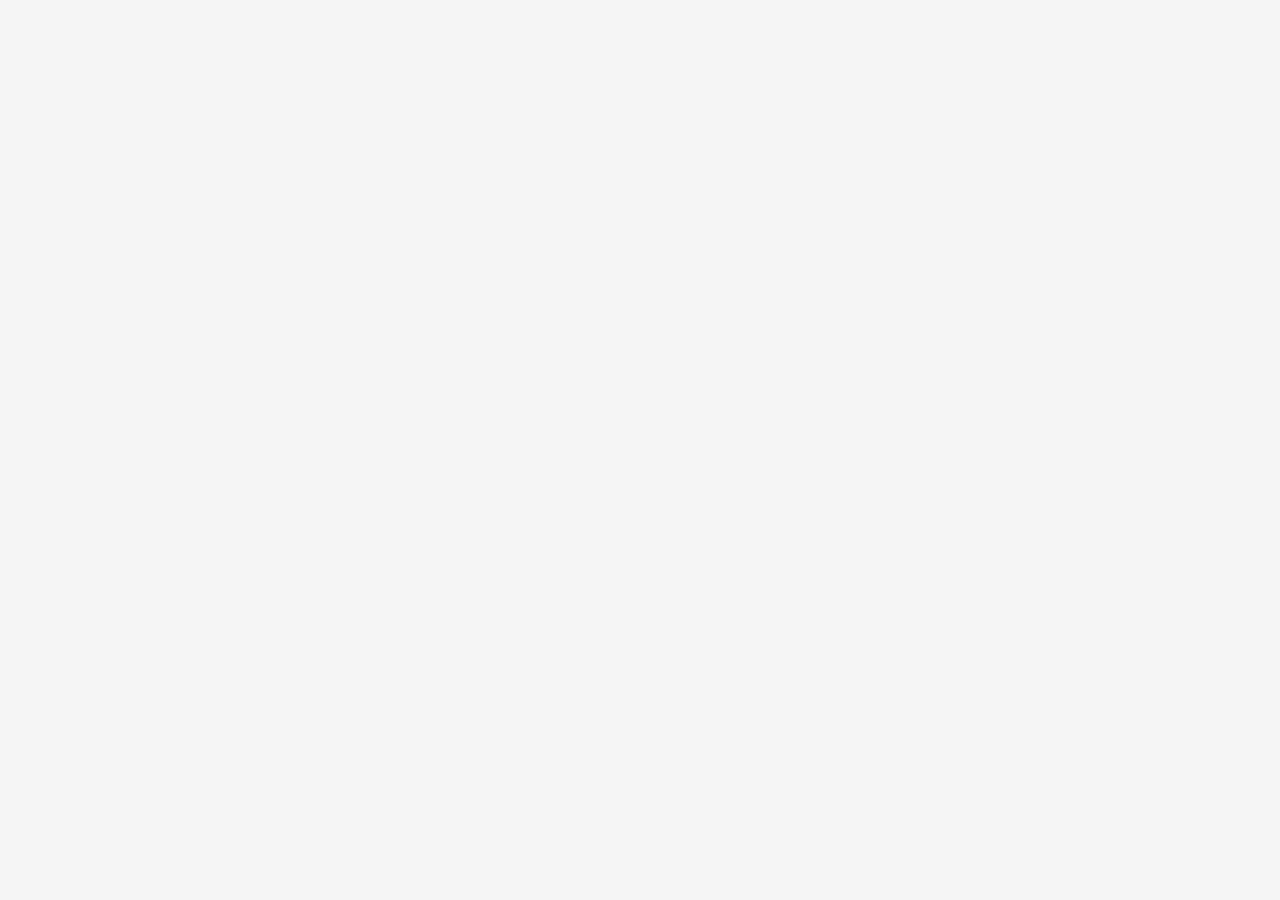
==== index.html @ ee931773 "Инициализация" ====
<!DOCTYPE html>
<html lang="ru-Ru">
  <head>
    <meta charset="utf-8">
    <title>Шаблон</title>
    <meta content="SM-group" name="author">
    <meta content="description" name="description">
    <meta content="prepros" name="keywords">
    <meta content="width=device-width, initial-scale=1" name="viewport">
    <meta content="ie=edge" http-equiv="x-ua-compatible">
    <link rel="shortcut icon" href="./favicon.ico" type="image/ico">
    <link rel="stylesheet" href="./assets/css/normalize.css">
    <link rel="stylesheet" href="./assets/css/animate.min.css">
    <link rel="stylesheet" href="./assets/css/hover-min.css">
    <link rel="stylesheet" href="./assets/css/app.css"><!--[if lt IE 9]>
    <script src="http://cdnjs.cloudflare.com/ajax/libs/html5shiv/3.7.2/html5shiv.min.js"></script><![endif]-->
  </head>
  <body>
    <div class="wrapper">
      <footer class="animated rubberBand">
        <div class="footer">
              <div class="example class2"></div>
        </div>
      </footer>
    </div>
    <script type="module" src="./assets/js/script.js"></script>
  </body>
</html>
---- assets/css/app.css ----
@charset "UTF-8";
/* ---БАЗОВАЯ НАСТРОЙКА СТРАНИЦЫ--- */
body, html {
  height: 100%;
  margin: 0;
}

.wrapper {
  position: relative;
  display: flex;
  flex-direction: column;
  min-height: 100%;
  background: #f5f5f5;
  color: #364f6b;
  overflow-x: hidden;
  font-family: "Roboto";
  font-weight: normal;
}

/* ---НАСТРОЙКА ШРИФТОВ СТРАНИЦЫ--- */
@font-face {
  font-family: 'Roboto';
  src: url("../fonts/Roboto-Regular.eot");
  src: local("☺"), url("../fonts/Roboto-Regular.woff") format("woff"), url("../fonts/Roboto-Regular.ttf") format("truetype");
  font-weight: 400;
  font-style: normal;
}

/* ---ПОДВАЛ СТРАНИЦЫ--- */
.content {
  flex: 1 0 auto;
}

footer {
  position: relative;
  background-color: #364f6b;
  color: #f5f5f5;
  flex: 0 0 auto;
}

.footer {
  text-align: center;
}
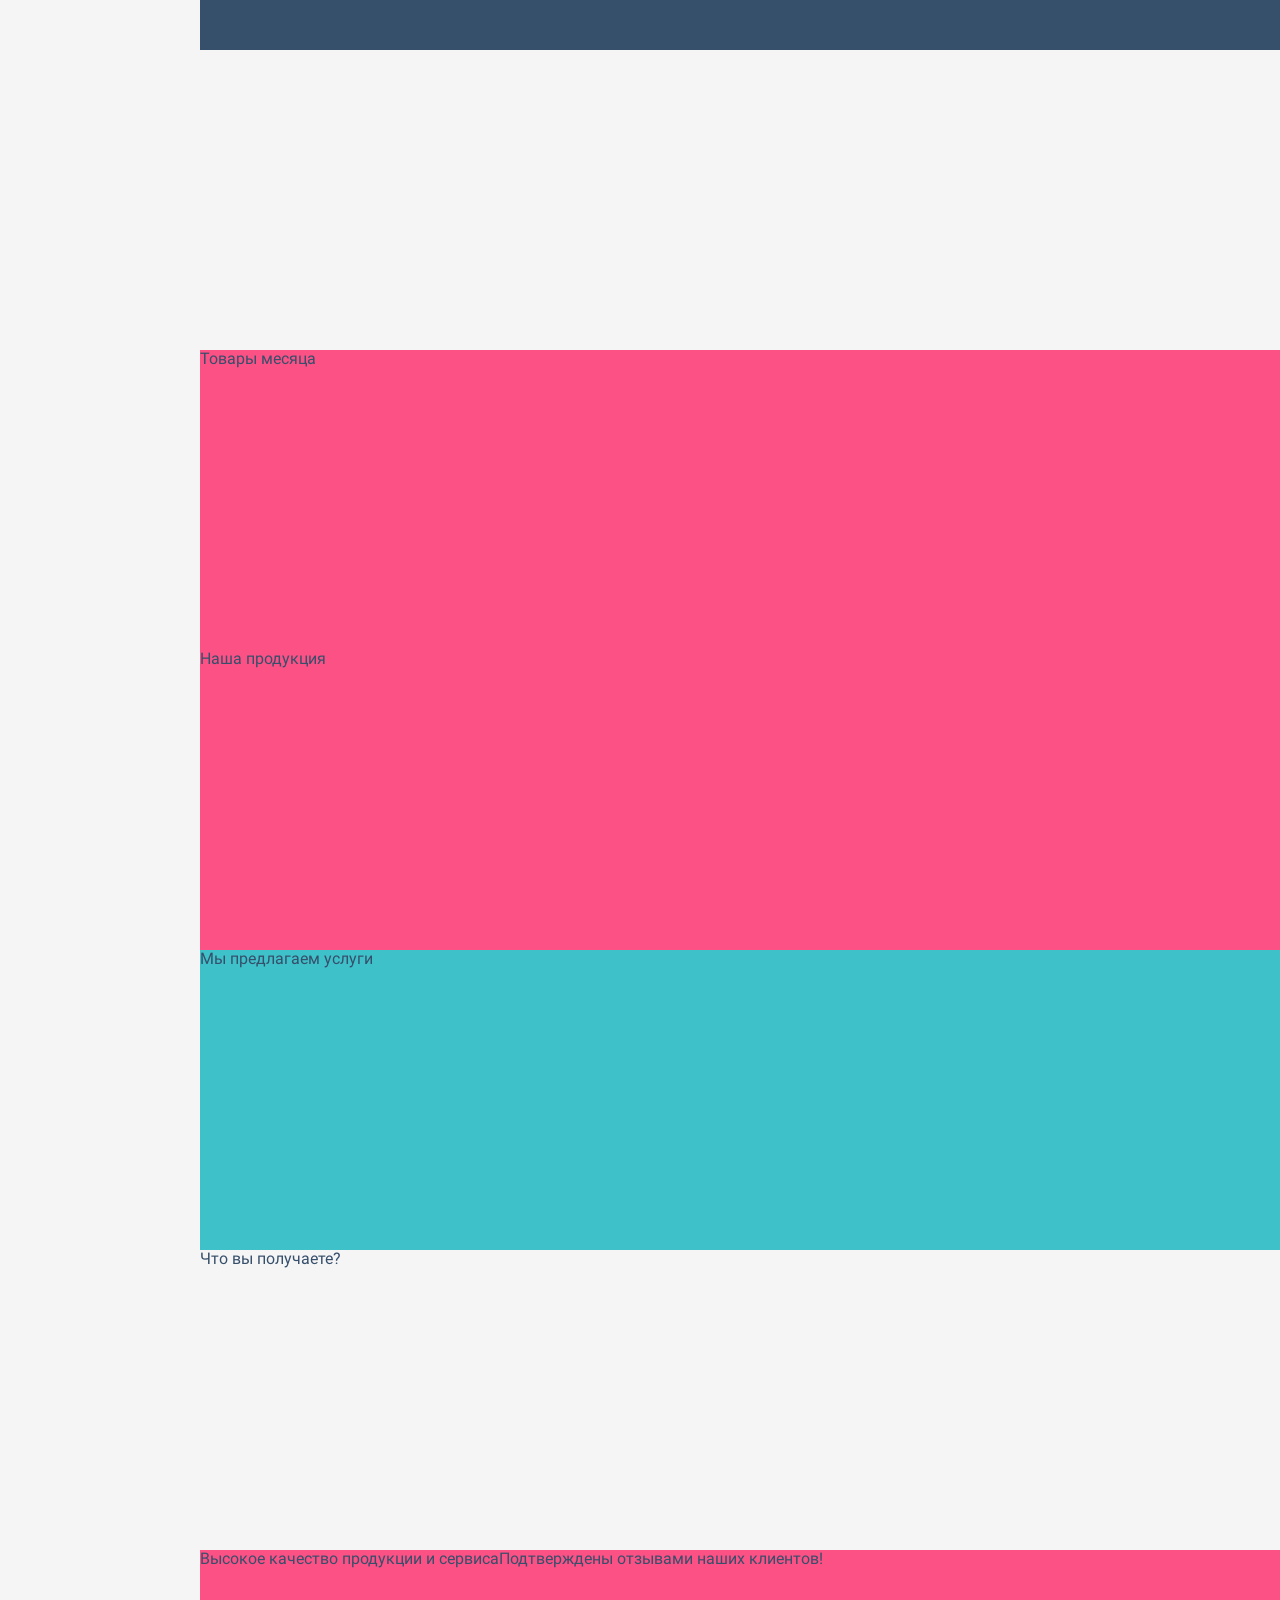
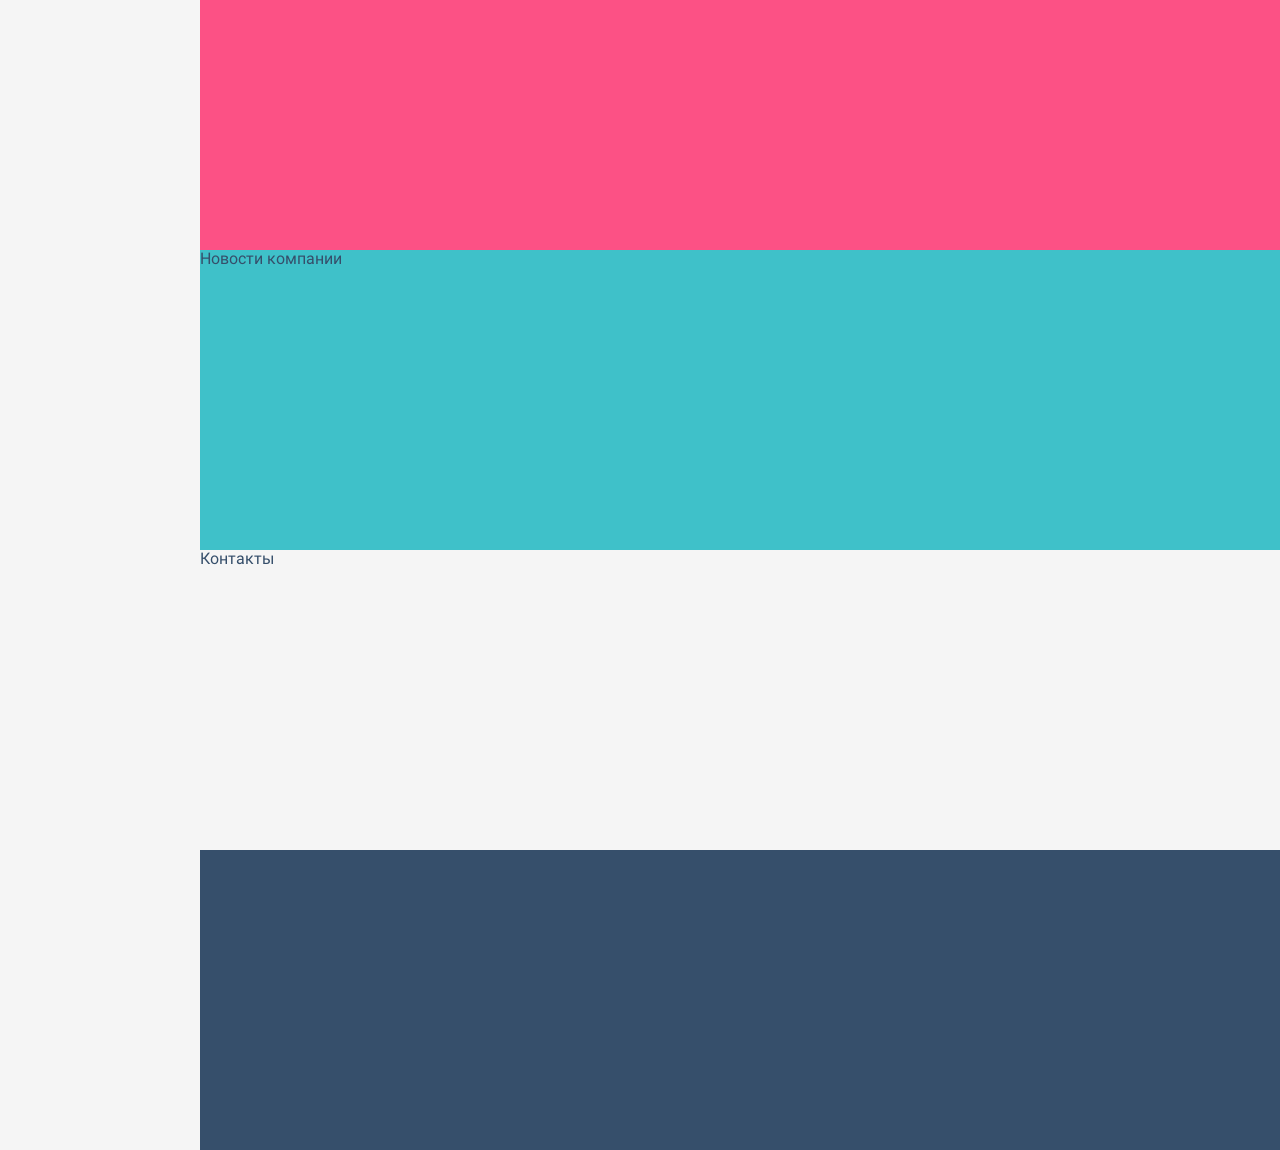
==== commit 9186978b: "Разбил главную страницу на разделы" ====
--- a/index.html
+++ b/index.html
@@ -17,12 +17,56 @@
   </head>
   <body>
     <div class="wrapper">
-      <footer class="animated rubberBand">
-        <div class="footer">
-              <div class="example class2"></div>
-        </div>
-      </footer>
+      <sidebar class="sidebar"></sidebar>
+      <div class="container">
+        <nav class="navigation"></nav>
+        <header class="header"></header>
+        <section class="section goods" id="goods">
+          <div class="goods__content">
+            <div class="goods__title">Товары месяца</div>
+            <div class="goods__body"></div>
+          </div>
+        </section>
+        <section class="section products" id="products">
+          <div class="products__content">
+            <div class="products__title">Наша продукция</div>
+            <div class="products__body"></div>
+          </div>
+        </section>
+        <section class="section services" id="services">
+          <div class="services__content">
+            <div class="services__title">Мы предлагаем услуги</div>
+            <div class="services__body"></div>
+          </div>
+        </section>
+        <section class="section advantages" id="advantages">
+          <div class="advantages__content">
+            <div class="advantages__title">Что вы получаете?</div>
+            <div class="advantages__body"></div>
+          </div>
+        </section>
+        <section class="section reviews" id="reviews">
+          <div class="reviews__content">
+            <div class="reviews__title"> <span>Высокое качество продукции и сервиса</span><span>Подтверждены отзывами наших клиентов!</span></div>
+            <div class="reviews__body"></div>
+          </div>
+        </section>
+        <section class="section news" id="news">
+          <div class="news__content">
+            <div class="news__title">Новости компании</div>
+            <div class="news__body"></div>
+          </div>
+        </section>
+        <section class="section contacts" id="contacts">
+          <div class="contacts__content">
+            <div class="contacts__title">Контакты</div>
+            <div class="contacts__body"></div>
+          </div>
+        </section>
+        <footer class="animated rubberBand">
+          <div class="footer"></div>
+        </footer>
+      </div>
     </div>
-    <script type="module" src="./assets/js/script.js"></script>
   </body>
 </html>
--- a/assets/css/app.css
+++ b/assets/css/app.css
@@ -26,6 +26,82 @@
   font-style: normal;
 }
 
+.goods {
+  position: relative;
+  min-height: 300px;
+  background: #f5f5f5;
+}
+
+.products {
+  position: relative;
+  min-height: 300px;
+  background: #fc5185;
+}
+
+.services {
+  position: relative;
+  min-height: 300px;
+  background: #3fc1c9;
+}
+
+.advantages {
+  position: relative;
+  min-height: 300px;
+  background: #f5f5f5;
+}
+
+.reviews {
+  position: relative;
+  min-height: 300px;
+  background: #fc5185;
+}
+
+.news {
+  position: relative;
+  min-height: 300px;
+  background: #3fc1c9;
+}
+
+.contacts {
+  position: relative;
+  min-height: 300px;
+  background: #f5f5f5;
+}
+
+.goods {
+  position: relative;
+  min-height: 300px;
+  background: #fc5185;
+}
+
+.container {
+  position: relative;
+  margin-left: 200px;
+}
+
+.sidebar {
+  position: fixed;
+  z-index: 999;
+  top: 0;
+  left: 0;
+  min-height: 100%;
+  width: 200px;
+  background: #f5f5f5;
+}
+
+.navigation {
+  position: relative;
+  min-height: 50px;
+  background: #364f6b;
+  color: #f5f5f5;
+}
+
+.header {
+  position: relative;
+  min-height: 300px;
+  background: #f5f5f5;
+}
+
 /* ---ПОДВАЛ СТРАНИЦЫ--- */
 .content {
   flex: 1 0 auto;
@@ -39,5 +115,6 @@
 }
 
 .footer {
+  min-height: 300px;
   text-align: center;
 }
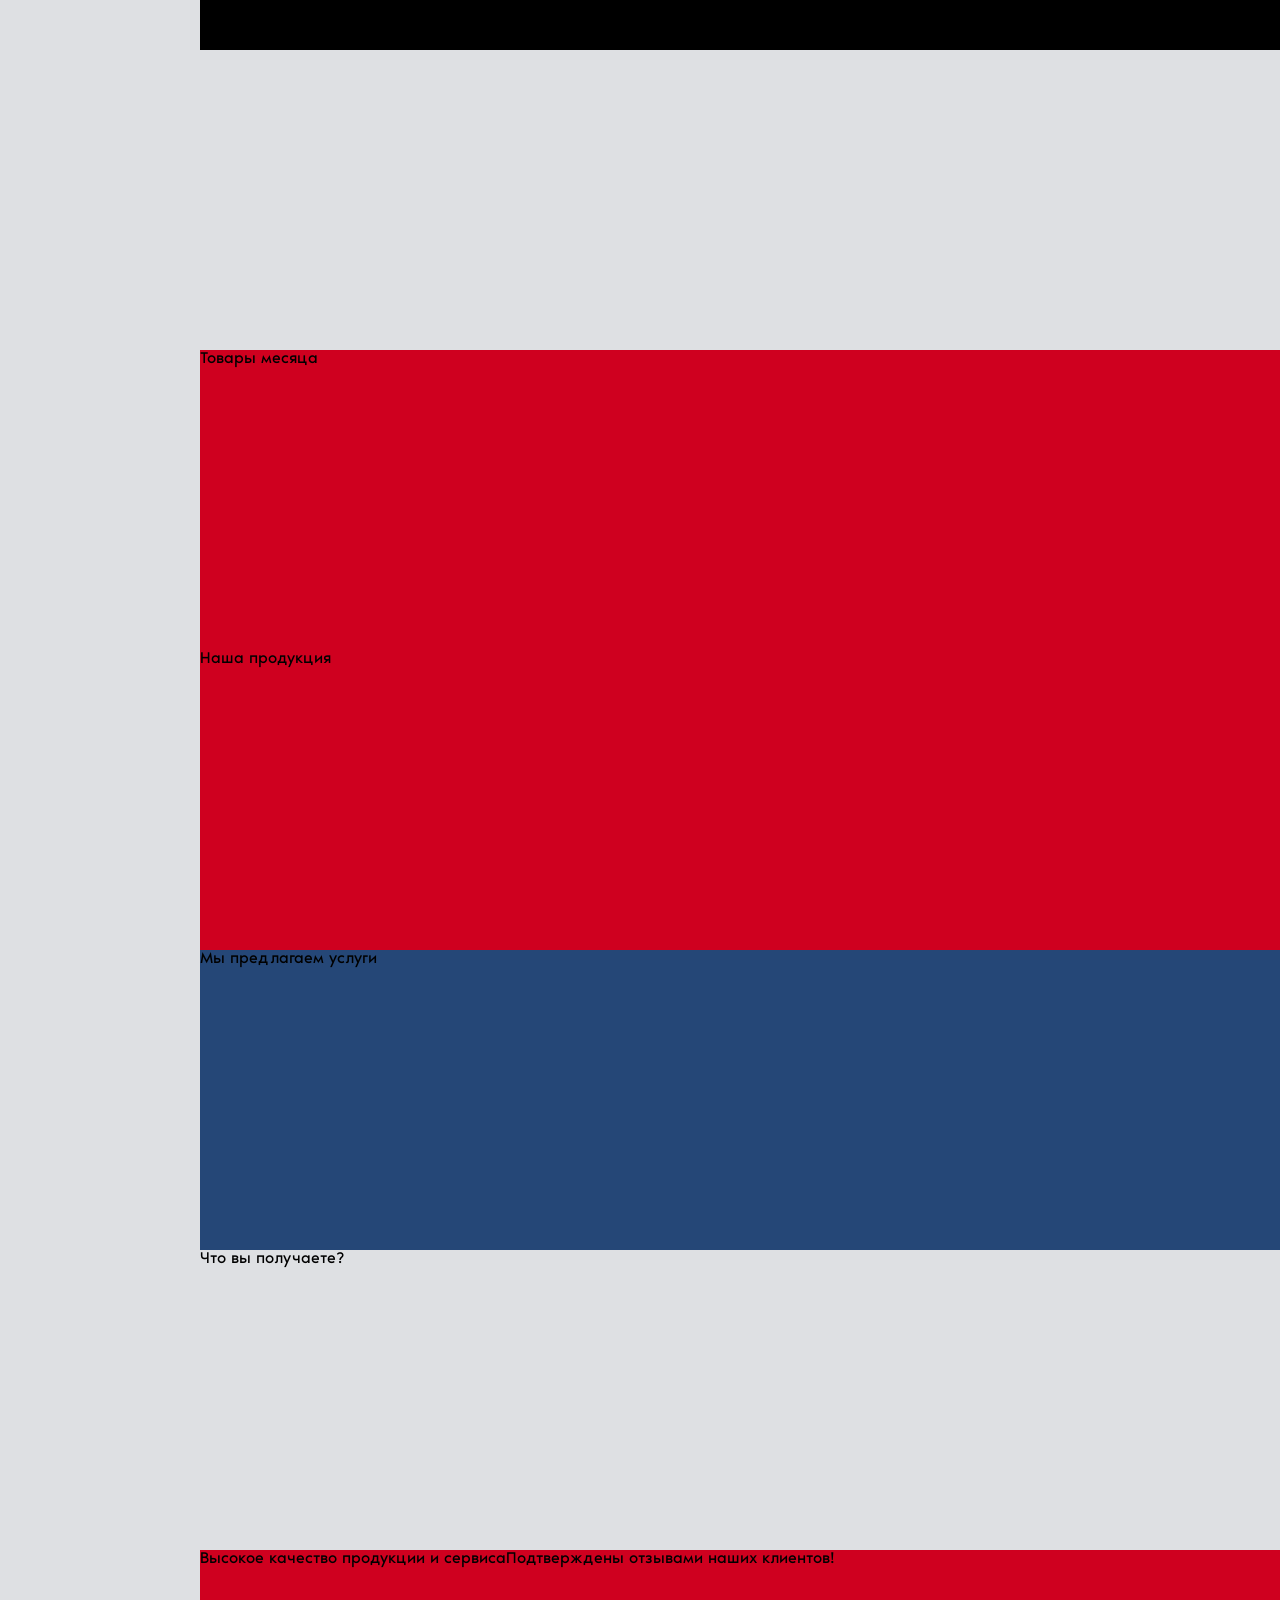
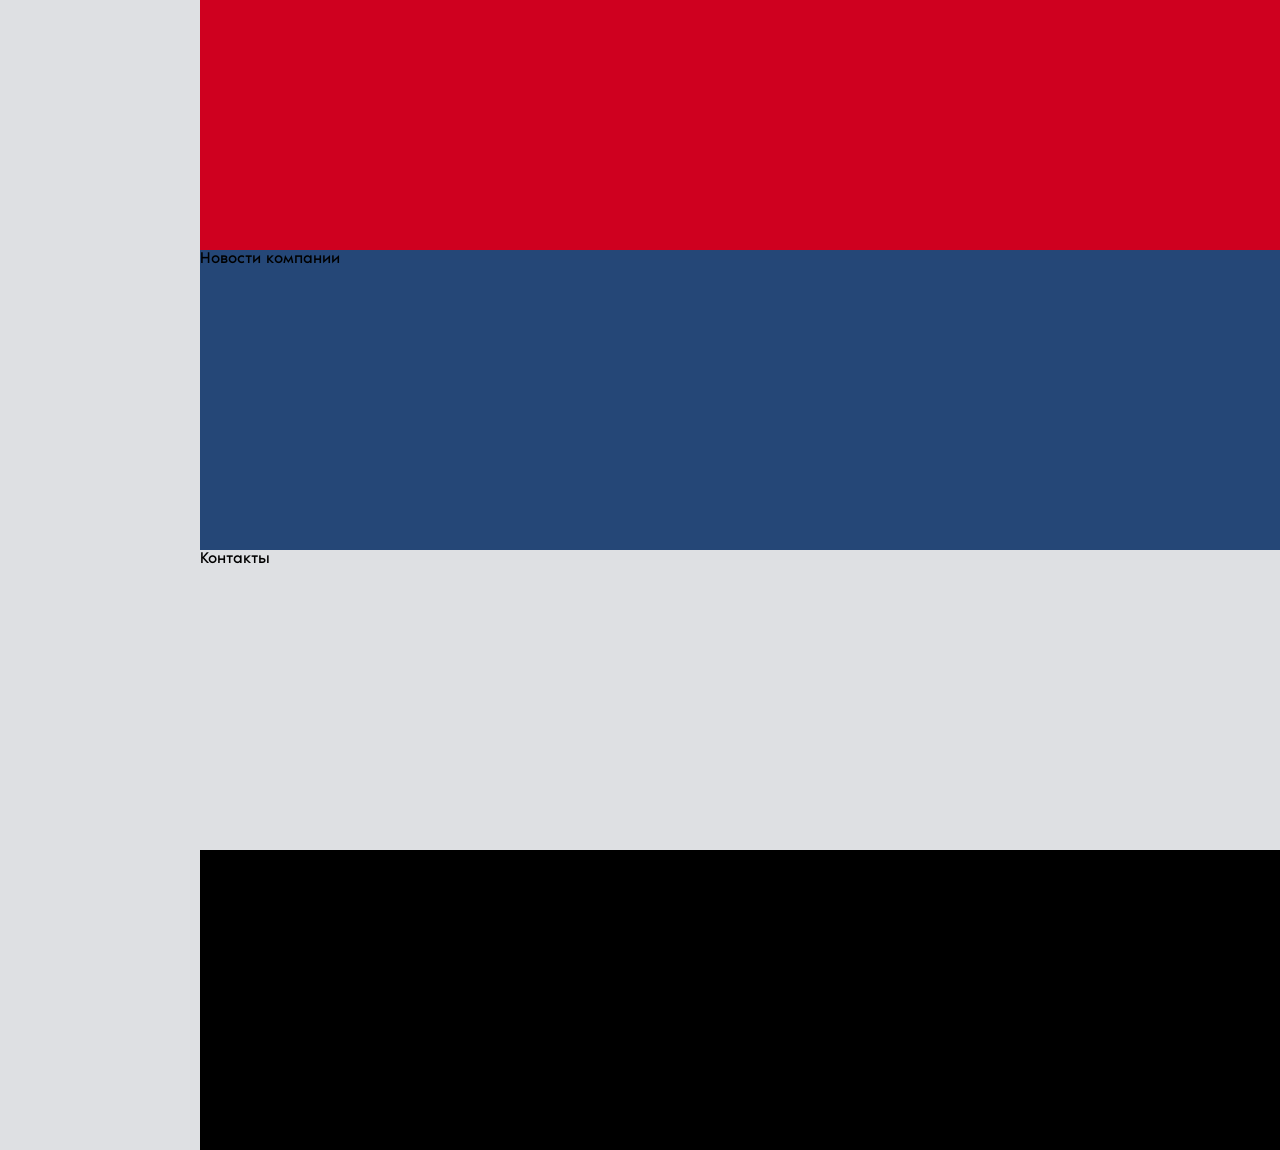
==== commit 07efde77: "Подготовка произведена кроме нарезки макета" ====
--- a/index.html
+++ b/index.html
@@ -2,7 +2,7 @@
 <html lang="ru-Ru">
   <head>
     <meta charset="utf-8">
-    <title>Шаблон</title>
+    <title>МГСЗ</title>
     <meta content="SM-group" name="author">
     <meta content="description" name="description">
     <meta content="prepros" name="keywords">
--- a/assets/css/app.css
+++ b/assets/css/app.css
@@ -10,68 +10,108 @@
   display: flex;
   flex-direction: column;
   min-height: 100%;
-  background: #f5f5f5;
-  color: #364f6b;
+  background: #dee0e3;
+  color: black;
   overflow-x: hidden;
-  font-family: "Roboto";
+  font-family: "NoirPro";
   font-weight: normal;
 }
 
 /* ---НАСТРОЙКА ШРИФТОВ СТРАНИЦЫ--- */
 @font-face {
+  font-family: 'NoirPro';
+  src: url("../fonts/NoirPro-Light.eot");
+  src: local("☺"), url("../fonts/NoirPro-Light.woff") format("woff"), url("../fonts/NoirPro-Light.ttf") format("truetype"), url("../fonts/NoirPro-Light.svg") format("svg");
+  font-weight: 300;
+  font-style: normal;
+}
+
+@font-face {
+  font-family: 'NoirPro';
+  src: url("../fonts/NoirPro-Regular.eot");
+  src: local("☺"), url("../fonts/NoirPro-Regular.woff") format("woff"), url("../fonts/NoirPro-Regular.ttf") format("truetype"), url("../fonts/NoirPro-Regular.svg") format("svg");
+  font-weight: normal;
+  font-style: normal;
+}
+
+@font-face {
+  font-family: 'NoirPro';
+  src: url("../fonts/NoirPro-Medium.eot");
+  src: local("☺"), url("../fonts/NoirPro-Medium.woff") format("woff"), url("../fonts/NoirPro-Medium.ttf") format("truetype"), url("../fonts/NoirPro-Medium.svg") format("svg");
+  font-weight: 500;
+  font-style: normal;
+}
+
+@font-face {
+  font-family: 'NoirPro';
+  src: url("../fonts/NoirPro-Bold.eot");
+  src: local("☺"), url("../fonts/NoirPro-Bold.woff") format("woff"), url("../fonts/NoirPro-Bold.ttf") format("truetype"), url("../fonts/NoirPro-Bold.svg") format("svg");
+  font-weight: 700;
+  font-style: normal;
+}
+
+@font-face {
+  font-family: 'Roboto';
+  src: url("../fonts/Roboto-Light.eot");
+  src: local("☺"), url("../fonts/Roboto-Light.woff") format("woff"), url("../fonts/Roboto-Light.ttf") format("truetype"), url("../fonts/Roboto-Light.svg") format("svg");
+  font-weight: 300;
+  font-style: normal;
+}
+
+@font-face {
   font-family: 'Roboto';
   src: url("../fonts/Roboto-Regular.eot");
-  src: local("☺"), url("../fonts/Roboto-Regular.woff") format("woff"), url("../fonts/Roboto-Regular.ttf") format("truetype");
-  font-weight: 400;
+  src: local("☺"), url("../fonts/Roboto-Regular.woff") format("woff"), url("../fonts/Roboto-Regular.ttf") format("truetype"), url("../fonts/Roboto-Regular.svg") format("svg");
+  font-weight: normal;
   font-style: normal;
 }
 
 .goods {
   position: relative;
   min-height: 300px;
-  background: #f5f5f5;
+  background: #dee0e3;
 }
 
 .products {
   position: relative;
   min-height: 300px;
-  background: #fc5185;
+  background: #cf001f;
 }
 
 .services {
   position: relative;
   min-height: 300px;
-  background: #3fc1c9;
+  background: #254777;
 }
 
 .advantages {
   position: relative;
   min-height: 300px;
-  background: #f5f5f5;
+  background: #dee0e3;
 }
 
 .reviews {
   position: relative;
   min-height: 300px;
-  background: #fc5185;
+  background: #cf001f;
 }
 
 .news {
   position: relative;
   min-height: 300px;
-  background: #3fc1c9;
+  background: #254777;
 }
 
 .contacts {
   position: relative;
   min-height: 300px;
-  background: #f5f5f5;
+  background: #dee0e3;
 }
 
 .goods {
   position: relative;
   min-height: 300px;
-  background: #fc5185;
+  background: #cf001f;
 }
 
 .container {
@@ -86,20 +126,20 @@
   left: 0;
   min-height: 100%;
   width: 200px;
-  background: #f5f5f5;
+  background: #dee0e3;
 }
 
 .navigation {
   position: relative;
   min-height: 50px;
-  background: #364f6b;
-  color: #f5f5f5;
+  background: black;
+  color: #dee0e3;
 }
 
 .header {
   position: relative;
   min-height: 300px;
-  background: #f5f5f5;
+  background: #dee0e3;
 }
 
 /* ---ПОДВАЛ СТРАНИЦЫ--- */
@@ -109,8 +149,8 @@
 
 footer {
   position: relative;
-  background-color: #364f6b;
-  color: #f5f5f5;
+  background-color: black;
+  color: #dee0e3;
   flex: 0 0 auto;
 }
 
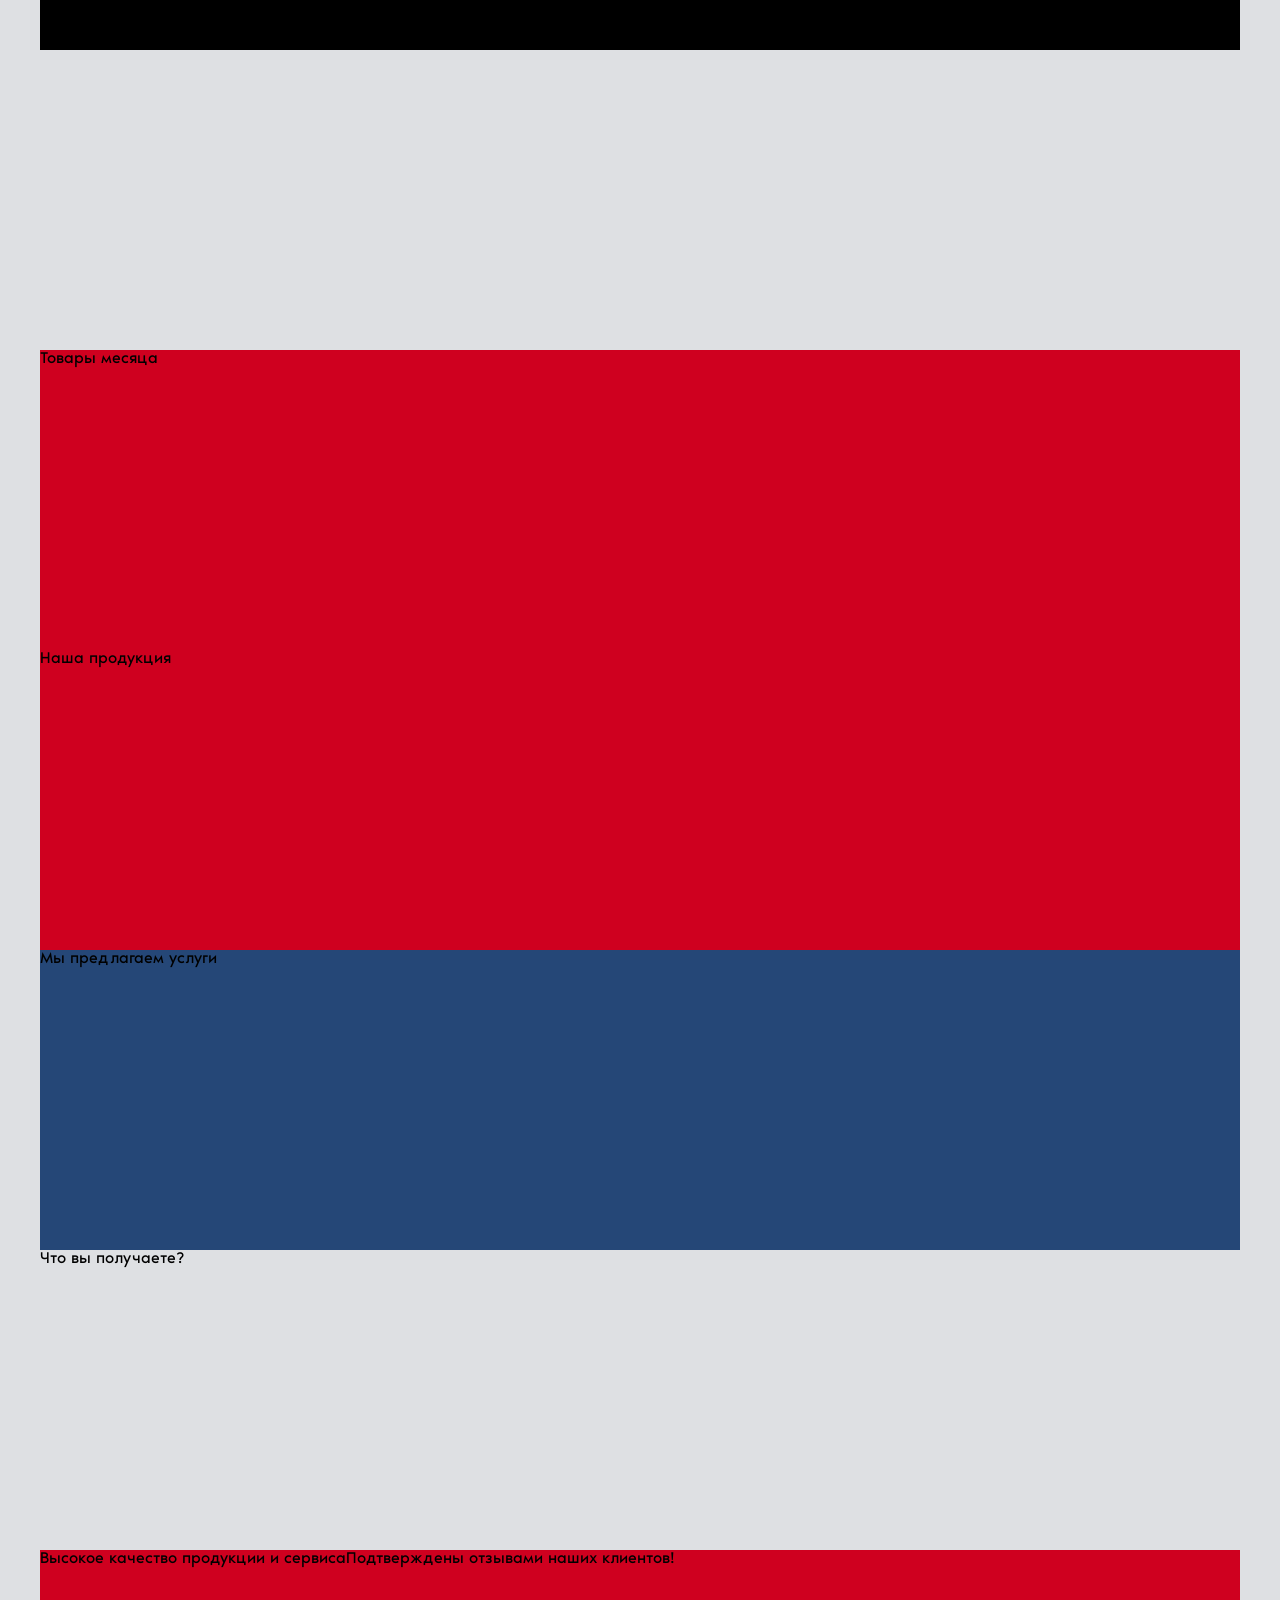
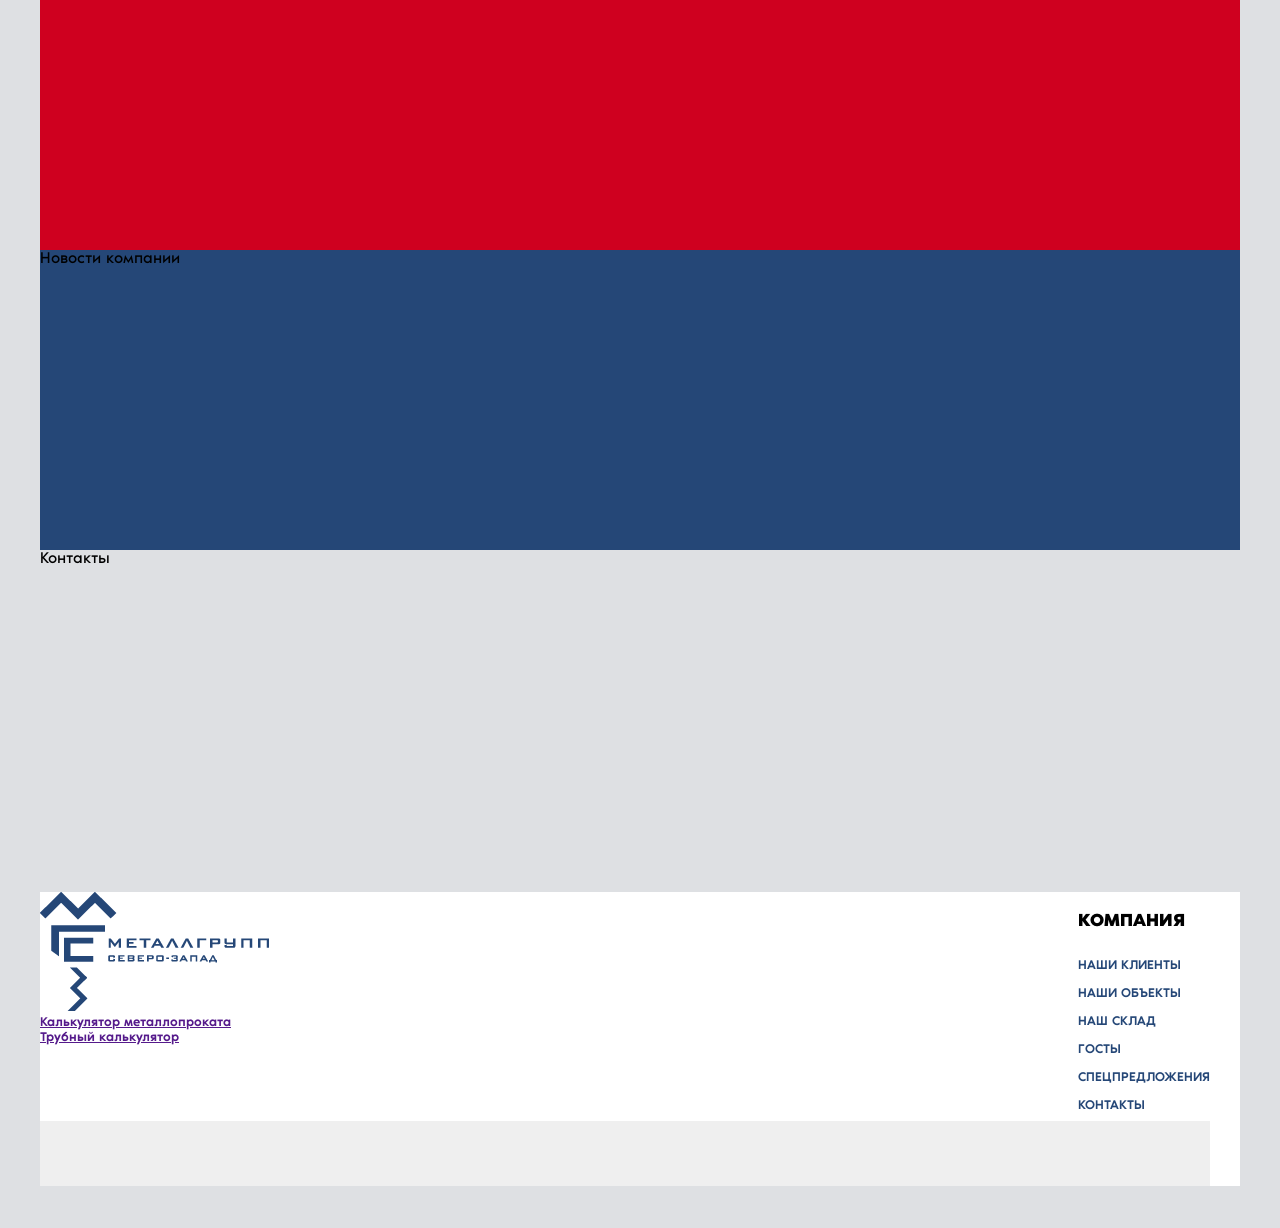
==== commit 273ae79a: "Почти сделал sidebar" ====
--- a/index.html
+++ b/index.html
@@ -17,7 +17,21 @@
   </head>
   <body>
     <div class="wrapper">
-      <sidebar class="sidebar"></sidebar>
+      <sidebar class="sidebar">
+        <div class="sidebar__logo"><img class="sidebar__svg" src="./assets/images/logo.png"></div>
+        <div class="sidebar__phones">
+          <div class="sidebar__place"><span>Санкт-Петербург</span><a href="tel:88124481348">
+              <p>8 (812) 448-13-48</p></a></div>
+          <div class="sidebar__place"><span>Москва</span><a href="tel:84996537548">
+              <p>8 (499) 653-75-48</p></a></div>
+        </div>
+        <div class="sidebar__call"><a href="#"><span>Заказать звонок</span></a></div>
+        <div class="sidebar__rolling"></div>
+        <div class="sidebar__construct"></div>
+        <div class="sidebar__services"></div>
+        <div class="sidebar__calc"></div>
+        <div class="sidebar__price"></div>
+      </sidebar>
       <div class="container">
         <nav class="navigation"></nav>
         <header class="header"></header>
@@ -64,7 +78,26 @@
           </div>
         </section>
         <footer class="animated rubberBand">
-          <div class="footer"></div>
+          <div class="footer">
+            <div class="footer__top">
+              <div class="footer__image">
+                <div class="footer__logo"><img src="./assets/images/logo.png" alt="logo"></div><a class="footer__calc-metal" href="">Калькулятор металлопроката</a><a class="footer__calc-tube" href="">Трубный калькулятор</a>
+              </div>
+                  <div class="footer-column">
+                    <div class="footer-column__name">Компания</div>
+                    <div class="footer-column__lines">
+                      <div class="footer-column__line1">Наши клиенты</div>
+                      <div class="footer-column__line2">Наши объекты</div>
+                      <div class="footer-column__line3">Наш склад</div>
+                      <div class="footer-column__line4">Госты</div>
+                      <div class="footer-column__line5">Спецпредложения</div>
+                      <div class="footer-column__line6">Контакты</div>
+                      <div class="footer-column__line7"></div>
+                    </div>
+                  </div>
+            </div>
+            <div class="footer__bottom"></div>
+          </div>
         </footer>
       </div>
     </div>
--- a/assets/css/app.css
+++ b/assets/css/app.css
@@ -108,6 +108,47 @@
   background: #dee0e3;
 }
 
+#burger {
+  position: absolute;
+  z-index: -1;
+  opacity: 0;
+}
+
+#burger:checked ~ .sidebar {
+  transform: translate3d(0, 0, 0);
+  box-shadow: 0 0 10px rgba(0, 0, 0, 0.7);
+}
+
+#burger:checked ~ .burger {
+  transform: translate3d(250px, 0, 0);
+}
+
+.burger {
+  position: fixed;
+  display: none;
+  width: 30px;
+  height: 30px;
+  top: 10px;
+  left: 10px;
+  transform: translate3d(0, 0, 0);
+  transition: all .4s;
+}
+
+.burger-line {
+  position: relative;
+  width: 100%;
+  height: 3px;
+  background: black;
+}
+
+@media (max-width: 1439px) {
+  .burger {
+    display: flex;
+    flex-direction: column;
+    justify-content: space-between;
+  }
+}
+
 .goods {
   position: relative;
   min-height: 300px;
@@ -116,7 +157,15 @@
 
 .container {
   position: relative;
-  margin-left: 200px;
+  width: calc($sidebar-width + 1200px);
+  margin-left: 240px;
+}
+
+@media (max-width: 1439px) {
+  .container {
+    width: 1200px;
+    margin: auto;
+  }
 }
 
 .sidebar {
@@ -124,9 +173,163 @@
   z-index: 999;
   top: 0;
   left: 0;
-  min-height: 100%;
-  width: 200px;
-  background: #dee0e3;
+  height: 100vh;
+  width: 240px;
+  background: #dee0e3;
+  box-shadow: 0 0 10px rgba(0, 0, 0, 0.7);
+  overflow-x: hidden;
+  overflow-y: auto;
+  scrollbar-width: none;
+}
+
+.sidebar::-webkit-scrollbar {
+  width: 0;
+}
+
+@media (max-width: 1439px) {
+  .sidebar {
+    transform: translate3d(-100%, 0, 0);
+    box-shadow: 0 0 0 rgba(0, 0, 0, 0.1);
+    transition: all 0.4s;
+  }
+}
+
+.sidebar__logo {
+  position: relative;
+  padding: 15px 10px;
+}
+
+.sidebar__svg {
+  position: relative;
+  width: 100%;
+  opacity: 0.3;
+}
+
+.sidebar__place {
+  position: relative;
+  display: flex;
+  flex-direction: column;
+}
+
+.sidebar__place span {
+  font-size: 12px;
+  font-family: "NoirPro";
+  font-weight: 500;
+  color: #729ccf;
+  text-transform: uppercase;
+  padding: 7px 30px;
+}
+
+.sidebar__place a {
+  font-size: 20px;
+  font-family: "NoirPro";
+  font-weight: 500;
+  color: #254777;
+  text-decoration: none;
+  text-transform: uppercase;
+  padding: 7px 30px;
+}
+
+.sidebar__call a {
+  font-size: 12px;
+  font-family: "NoirPro";
+  font-weight: 500;
+  color: #cf001f;
+  text-decoration: underline;
+  text-transform: uppercase;
+  line-height: 4;
+  padding: 7px 30px;
+}
+
+.sidebar__type {
+  position: relative;
+  display: none;
+  padding: 15px 30px;
+  font-size: 15px;
+  font-family: "NoirPro";
+  color: #254777;
+  font-weight: bold;
+  text-transform: uppercase;
+}
+
+.sidebar__type:after {
+  content: "";
+  position: absolute;
+  box-shadow: 0 1px 1px rgba(0, 0, 0, 0.3), 0 -1px 1px rgba(255, 255, 255, 0.3);
+  left: -3px;
+  width: calc(100% + 6px);
+  height: 1px;
+}
+
+.sidebar__type:after {
+  bottom: -0.5px;
+}
+
+.sidebar__category label h3 {
+  position: relative;
+  padding: 20px 30px;
+  margin: 0;
+  background: #d6d6d6;
+  -webkit-user-select: none;
+          user-select: none;
+  font-size: 14px;
+  font-family: "NoirPro";
+  color: black;
+  font-weight: bold;
+  text-transform: uppercase;
+}
+
+.sidebar__category input[type="checkbox"] {
+  position: absolute;
+  z-index: -1;
+  opacity: 0;
+}
+
+.sidebar__category input[type="checkbox"]:checked ~ .sidebar__type {
+  display: flex;
+  flex-direction: column;
+}
+
+.sidebar__other {
+  position: relative;
+  display: flex;
+  align-items: center;
+  justify-content: flex-start;
+  padding: 20px 30px;
+}
+
+.sidebar__other img {
+  position: relative;
+  width: 100%;
+  height: 100%;
+  object-fit: cover;
+  filter: invert(100%);
+}
+
+.sidebar__other span {
+  font-size: 14px;
+  font-family: "NoirPro";
+  font-weight: 500;
+  color: white;
+  text-transform: uppercase;
+  text-align: left;
+  padding-left: 15px;
+}
+
+.sidebar__icon {
+  position: relative;
+  width: 25px;
+  height: 25px;
+}
+
+.sidebar__calc {
+  position: relative;
+  background-color: #285087;
+}
+
+.sidebar__price {
+  position: relative;
+  background-color: #cf001f;
 }
 
 .navigation {
@@ -149,12 +352,62 @@
 
 footer {
   position: relative;
-  background-color: black;
-  color: #dee0e3;
+  background-color: white;
+  color: #254777;
   flex: 0 0 auto;
 }
 
 .footer {
-  min-height: 300px;
-  text-align: center;
-}
+  width: 1170px;
+  height: auto;
+  font-size: 13px;
+  font-weight: 500;
+  margin: 42px 0;
+}
+
+.footer__top {
+  position: relative;
+  display: flex;
+  justify-content: space-between;
+}
+
+.footer__image {
+  position: relative;
+  display: flex;
+  flex-direction: column;
+}
+
+.footer-column {
+  position: relative;
+  display: flex;
+  flex-direction: column;
+  align-items: flex-start;
+}
+
+.footer-column__name {
+  position: relative;
+  margin: 20px 0;
+  font-size: 18px;
+  font-weight: 600;
+  color: black;
+  text-transform: uppercase;
+}
+
+.footer-column__lines {
+  position: relative;
+  display: flex;
+  flex-direction: column;
+  align-items: flex-start;
+  line-height: 2.154;
+  text-transform: uppercase;
+}
+
+.footer__bottom {
+  position: relative;
+  width: 100%;
+  height: 65px;
+  display: flex;
+  justify-content: space-between;
+  align-items: center;
+  background-color: #efefef;
+}
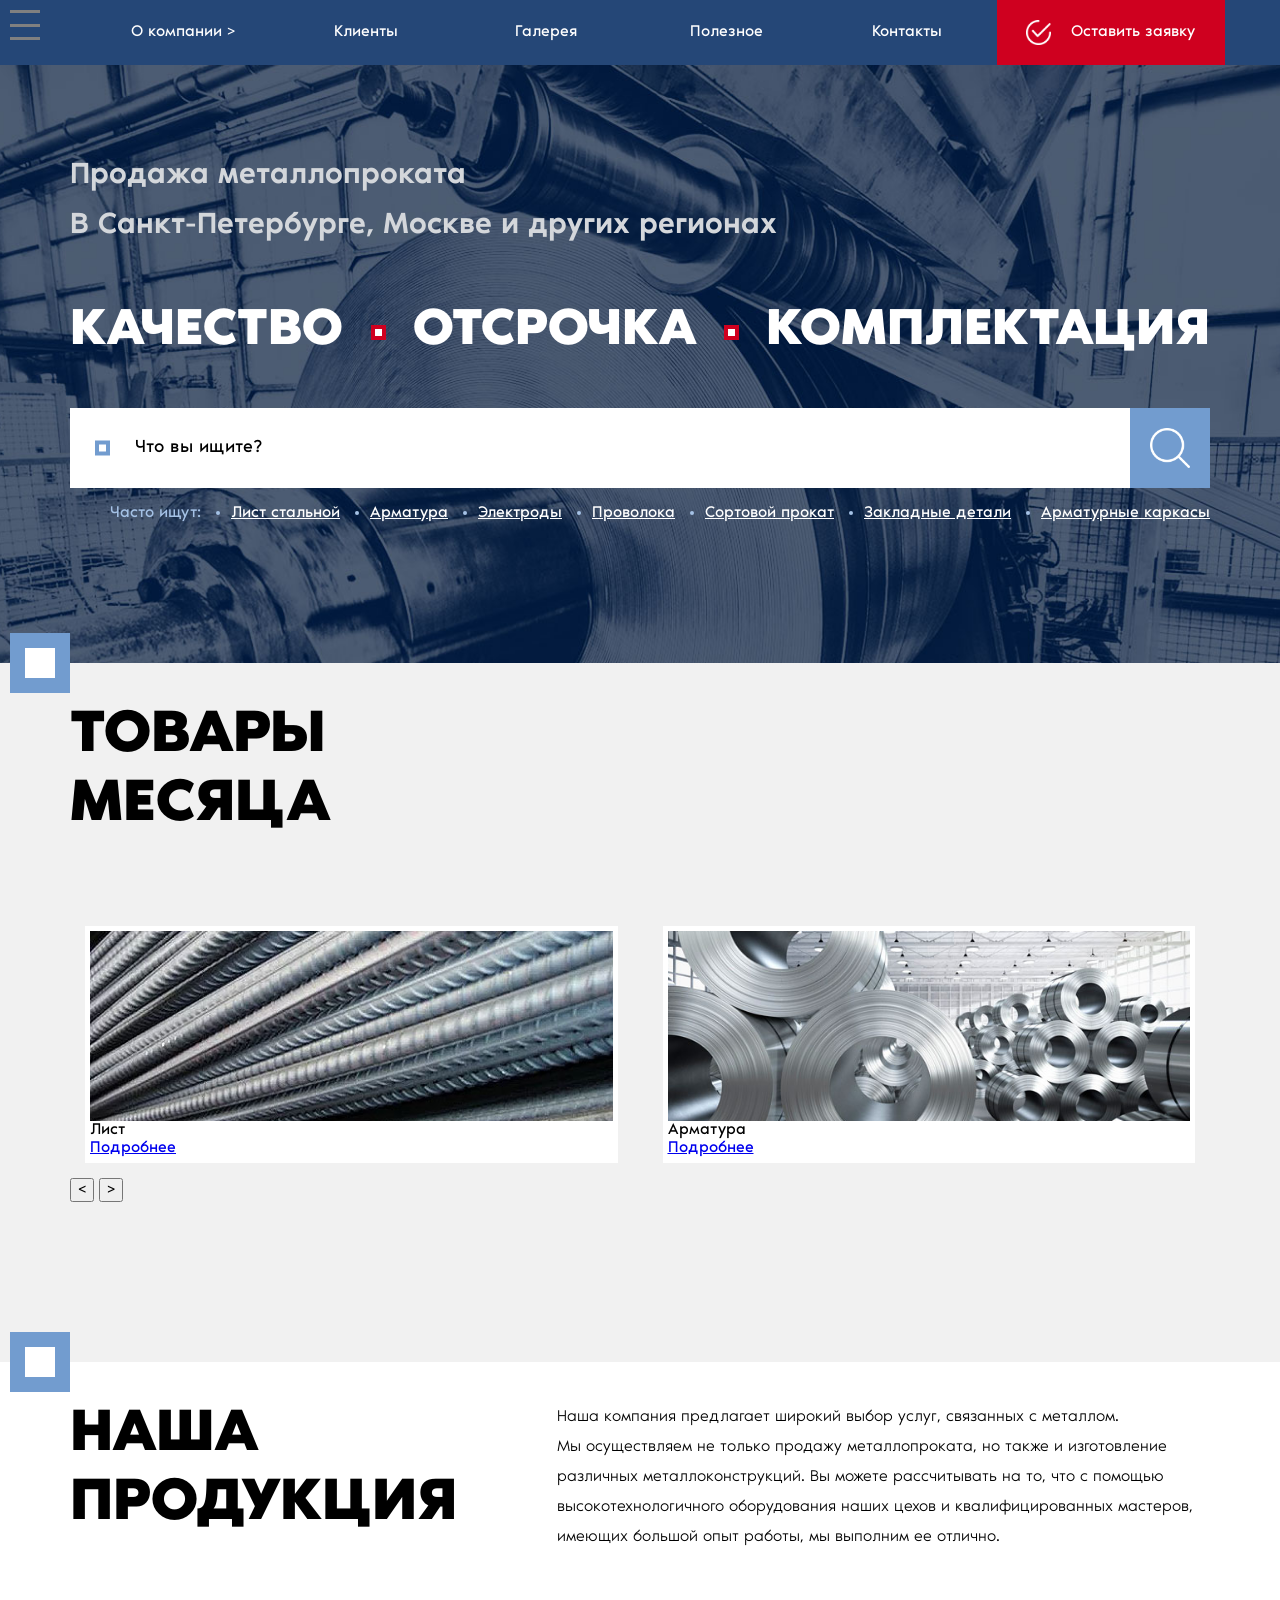
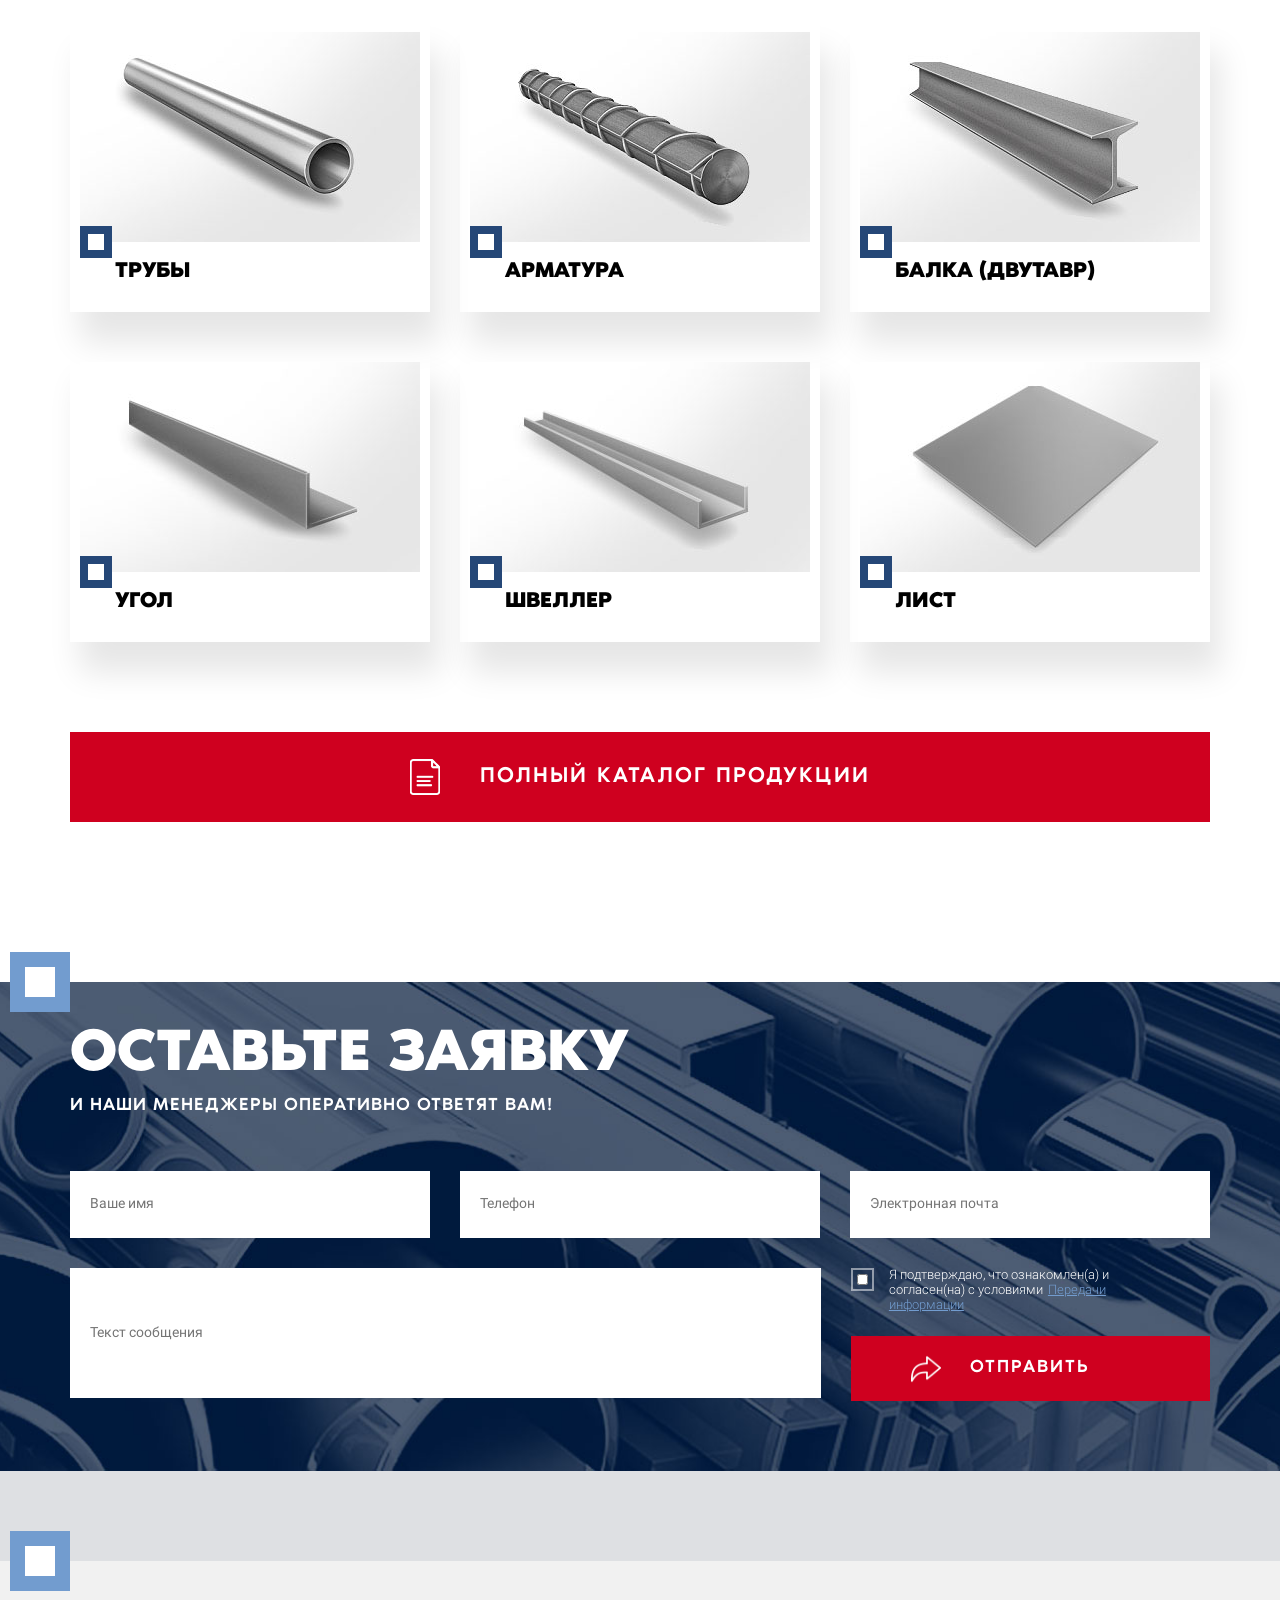
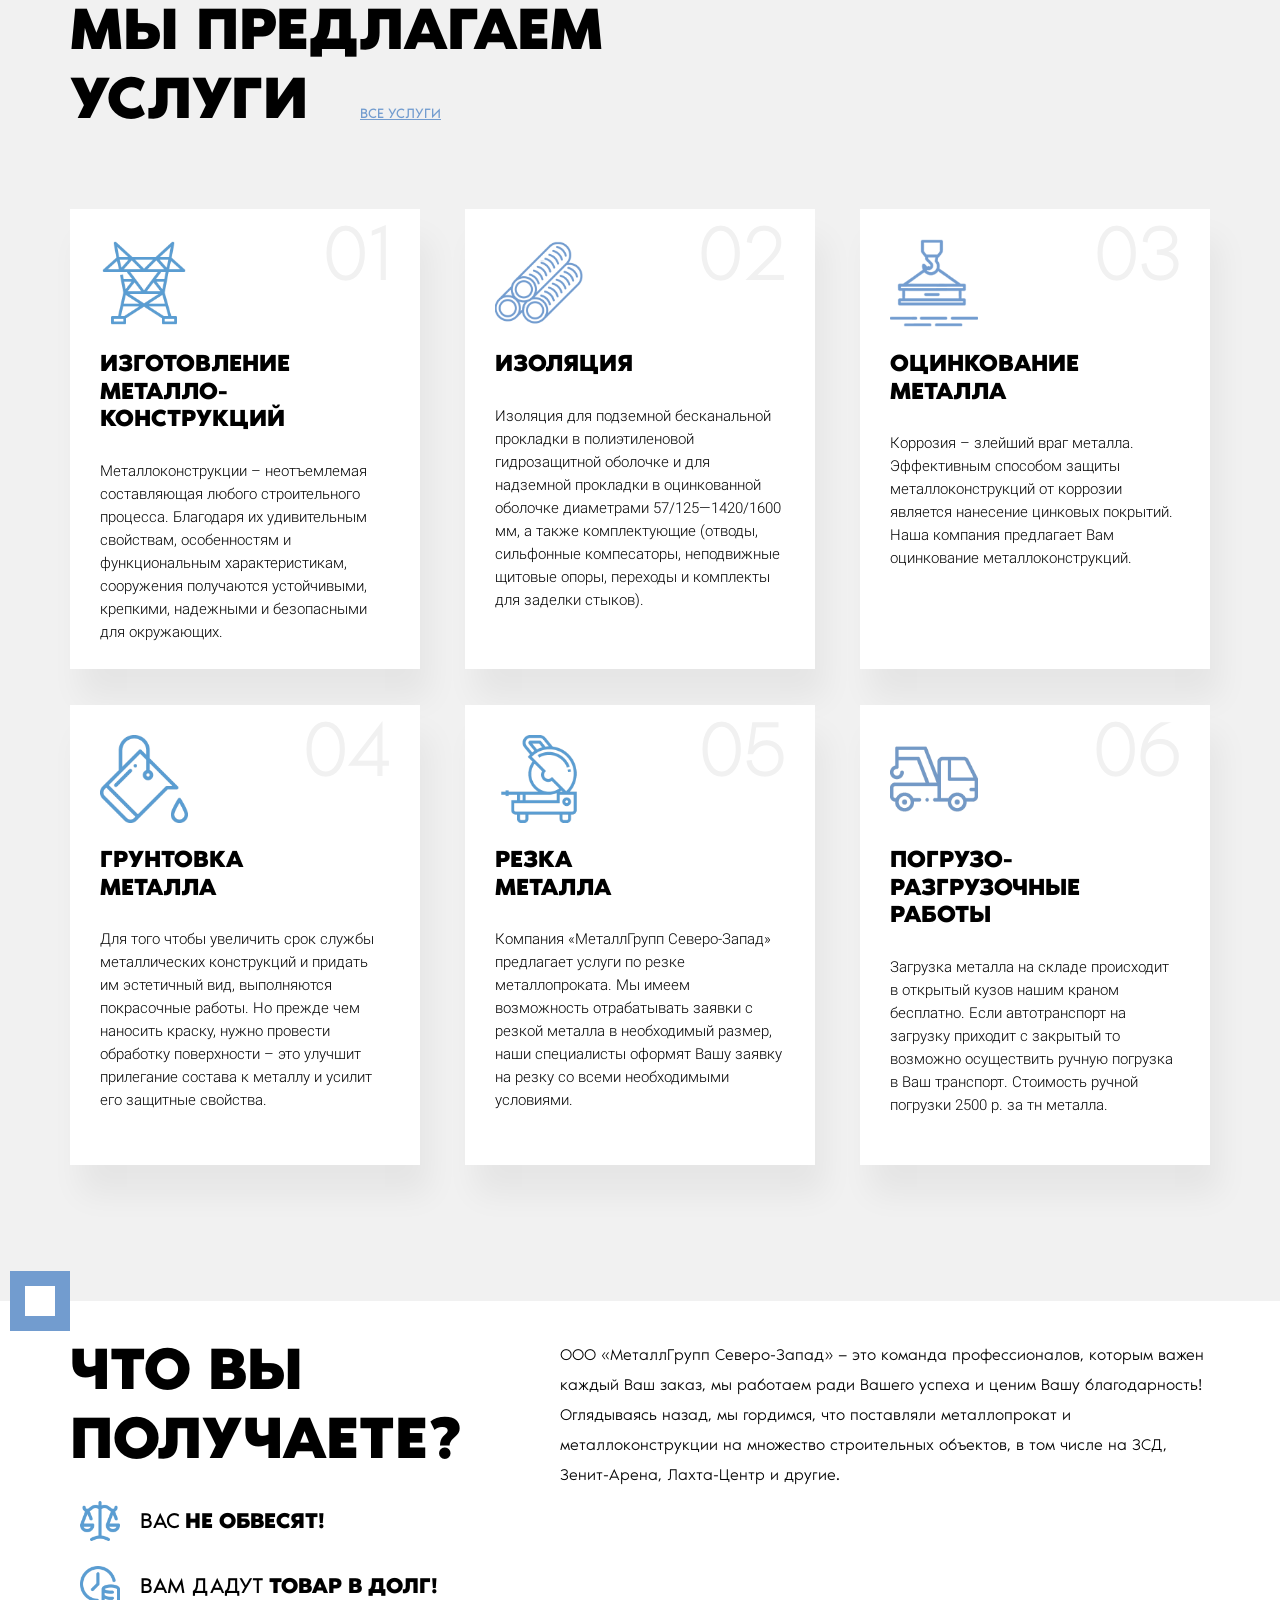
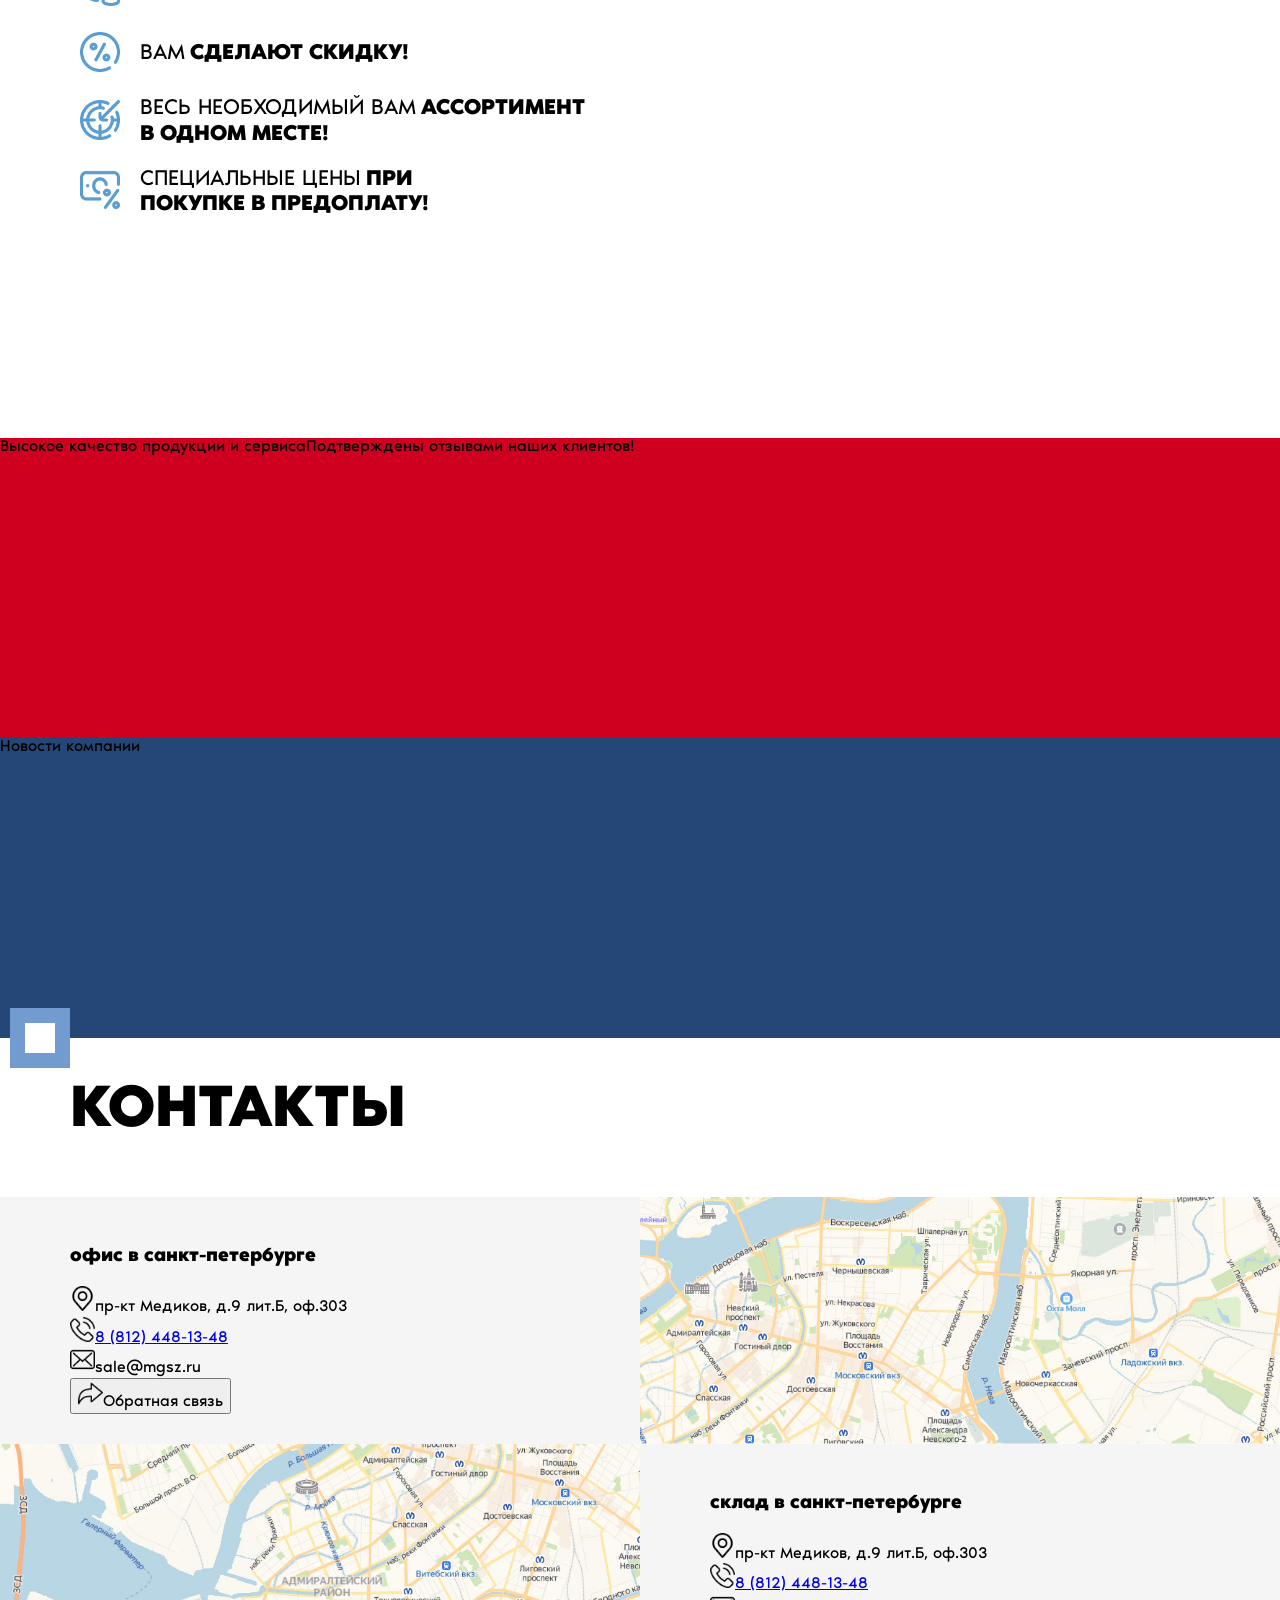
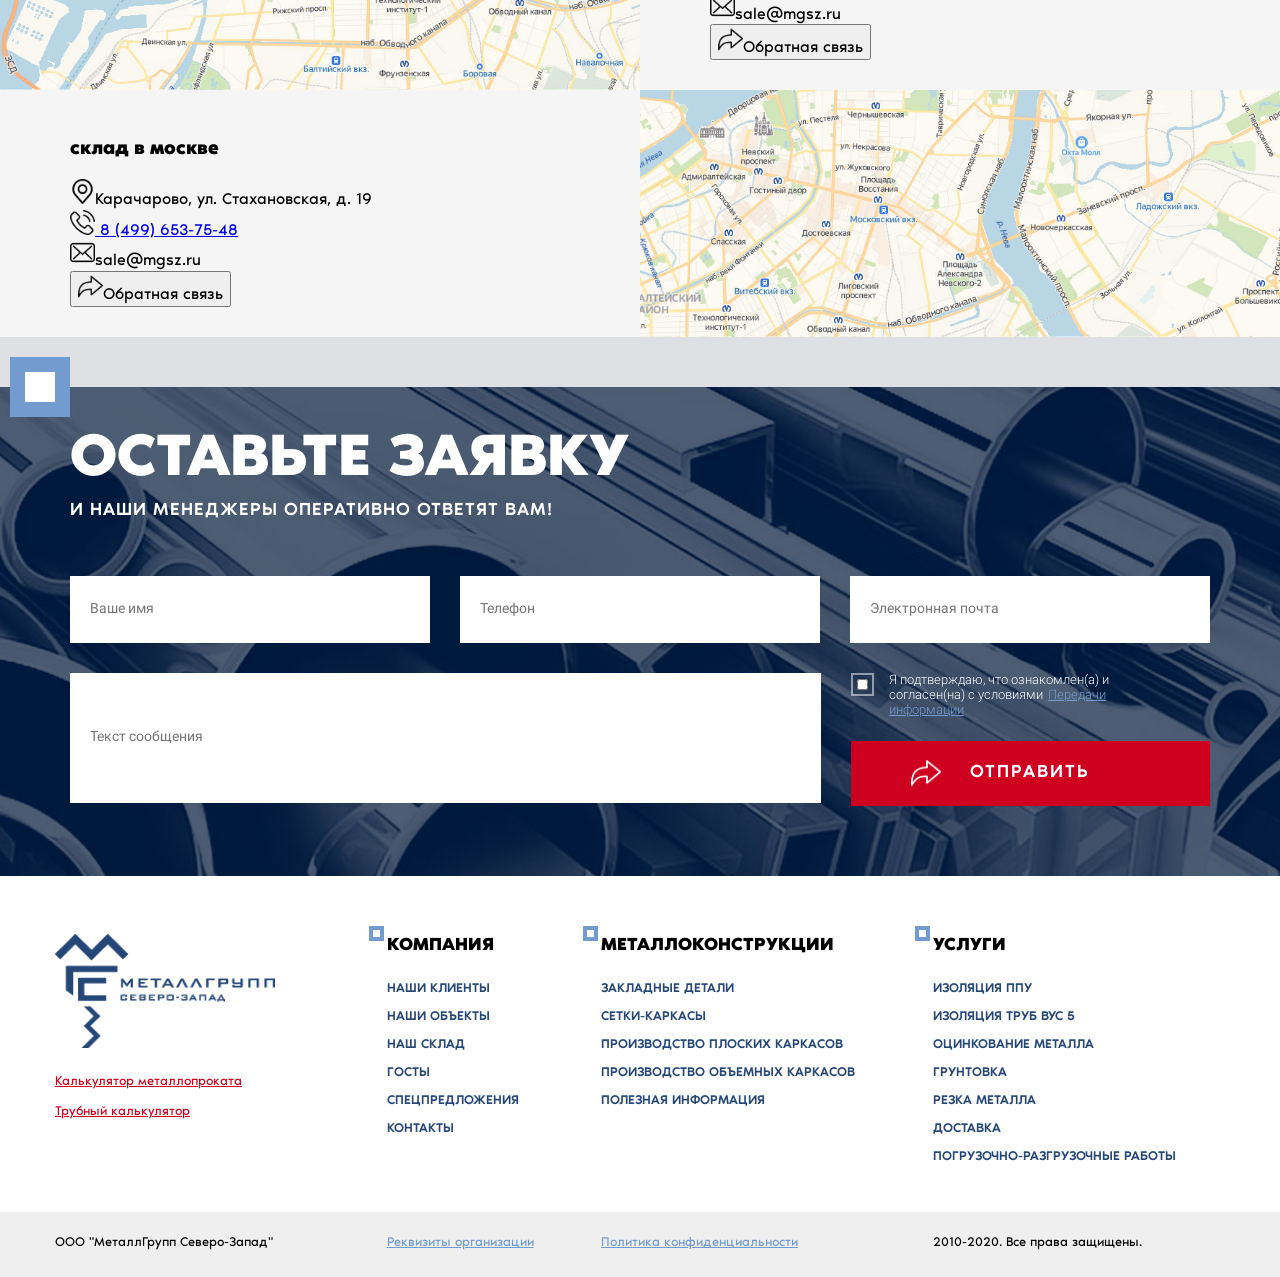
==== commit 674a7271: "Сделали огромный кусман работы" ====
--- a/index.html
+++ b/index.html
@@ -12,51 +12,508 @@
     <link rel="stylesheet" href="./assets/css/normalize.css">
     <link rel="stylesheet" href="./assets/css/animate.min.css">
     <link rel="stylesheet" href="./assets/css/hover-min.css">
+    <link rel="stylesheet" href="./assets/libraries/glide-3.4.1/dist/css/glide.core.min.css">
     <link rel="stylesheet" href="./assets/css/app.css"><!--[if lt IE 9]>
     <script src="http://cdnjs.cloudflare.com/ajax/libs/html5shiv/3.7.2/html5shiv.min.js"></script><![endif]-->
   </head>
   <body>
     <div class="wrapper">
+      <input type="checkbox" id="burger">
+      <label class="burger" for="burger">
+        <div class="burger-line"></div>
+        <div class="burger-line"></div>
+        <div class="burger-line"></div>
+      </label>
       <sidebar class="sidebar">
         <div class="sidebar__logo"><img class="sidebar__svg" src="./assets/images/logo.png"></div>
         <div class="sidebar__phones">
-          <div class="sidebar__place"><span>Санкт-Петербург</span><a href="tel:88124481348">
-              <p>8 (812) 448-13-48</p></a></div>
-          <div class="sidebar__place"><span>Москва</span><a href="tel:84996537548">
-              <p>8 (499) 653-75-48</p></a></div>
+          <div class="sidebar__place"><span>Санкт-Петербург</span><a href="tel:88124481348">8 (812) 448-13-48</a></div>
+          <div class="sidebar__place"><span>Москва</span><a href="tel:84996537548">8 (499) 653-75-48</a></div>
         </div>
-        <div class="sidebar__call"><a href="#"><span>Заказать звонок</span></a></div>
-        <div class="sidebar__rolling"></div>
-        <div class="sidebar__construct"></div>
-        <div class="sidebar__services"></div>
-        <div class="sidebar__calc"></div>
-        <div class="sidebar__price"></div>
+        <div class="sidebar__call"><a href="#">Заказать звонок</a></div>
+        <div class="sidebar__rolling sidebar__category">
+          <input type="checkbox" id="rolling">
+          <label for="rolling">
+            <h3>Металлопрокат</h3>
+          </label>
+              <div class="sideType">
+                <input type="checkbox" id="tube">
+                <label for="tube"><span>Трубы и фасонные изделия</span><span>></span></label>
+                <ul class="sideType__list">
+                  <li class="sideType__item"><a href="#">Изделие 1</a></li>
+                  <li class="sideType__item"><a href="#">Изделие 2</a></li>
+                  <li class="sideType__item"><a href="#">Изделие 3</a></li>
+                </ul>
+              </div>
+              <div class="sideType">
+                <input type="checkbox" id="fastener">
+                <label for="fastener"><span>Метизы</span><span>></span></label>
+                <ul class="sideType__list">
+                  <li class="sideType__item"><a href="#">Изделие 1</a></li>
+                  <li class="sideType__item"><a href="#">Изделие 2</a></li>
+                  <li class="sideType__item"><a href="#">Изделие 3</a></li>
+                </ul>
+              </div>
+              <div class="sideType">
+                <input type="checkbox" id="sheet">
+                <label for="sheet"><span>Листовой прокат</span><span>></span></label>
+                <ul class="sideType__list">
+                  <li class="sideType__item"><a href="#">Изделие 1</a></li>
+                  <li class="sideType__item"><a href="#">Изделие 2</a></li>
+                  <li class="sideType__item"><a href="#">Изделие 3</a></li>
+                </ul>
+              </div>
+              <div class="sideType">
+                <input type="checkbox" id="sort">
+                <label for="sort"><span>Сортовой прокат</span><span>></span></label>
+                <ul class="sideType__list">
+                  <li class="sideType__item"><a href="#">Изделие 1</a></li>
+                  <li class="sideType__item"><a href="#">Изделие 2</a></li>
+                  <li class="sideType__item"><a href="#">Изделие 3</a></li>
+                </ul>
+              </div>
+              <div class="sideType">
+                <input type="checkbox" id="dowel">
+                <label for="dowel"><span>Шпунn</span><span>></span></label>
+                <ul class="sideType__list">
+                </ul>
+              </div>
+              <div class="sideType">
+                <input type="checkbox" id="strip">
+                <label for="strip"><span>Полособульб</span><span>></span></label>
+                <ul class="sideType__list">
+                </ul>
+              </div>
+              <div class="sideType">
+                <input type="checkbox" id="forging">
+                <label for="forging"><span>Поковки</span><span>></span></label>
+                <ul class="sideType__list">
+                </ul>
+              </div>
+        </div>
+        <div class="sidebar__construct sidebar__category">
+          <input type="checkbox" id="construct">
+          <label for="construct">
+            <h3>Металлоконструкции</h3>
+          </label>
+              <div class="sideType">
+                <input type="checkbox" id="tube2">
+                <label for="tube2"><span>Трубы и фасонные изделия</span><span>></span></label>
+                <ul class="sideType__list">
+                  <li class="sideType__item"><a href="#">Изделие 1</a></li>
+                  <li class="sideType__item"><a href="#">Изделие 2</a></li>
+                  <li class="sideType__item"><a href="#">Изделие 3</a></li>
+                </ul>
+              </div>
+              <div class="sideType">
+                <input type="checkbox" id="fastener2">
+                <label for="fastener2"><span>Метизы</span><span>></span></label>
+                <ul class="sideType__list">
+                  <li class="sideType__item"><a href="#">Изделие 1</a></li>
+                  <li class="sideType__item"><a href="#">Изделие 2</a></li>
+                  <li class="sideType__item"><a href="#">Изделие 3</a></li>
+                </ul>
+              </div>
+              <div class="sideType">
+                <input type="checkbox" id="sheet2">
+                <label for="sheet2"><span>Листовой прокат</span><span>></span></label>
+                <ul class="sideType__list">
+                  <li class="sideType__item"><a href="#">Изделие 1</a></li>
+                  <li class="sideType__item"><a href="#">Изделие 2</a></li>
+                  <li class="sideType__item"><a href="#">Изделие 3</a></li>
+                </ul>
+              </div>
+              <div class="sideType">
+                <input type="checkbox" id="sort2">
+                <label for="sort2"><span>Сортовой прокат</span><span>></span></label>
+                <ul class="sideType__list">
+                  <li class="sideType__item"><a href="#">Изделие 1</a></li>
+                  <li class="sideType__item"><a href="#">Изделие 2</a></li>
+                  <li class="sideType__item"><a href="#">Изделие 3</a></li>
+                </ul>
+              </div>
+              <div class="sideType">
+                <input type="checkbox" id="dowel2">
+                <label for="dowel2"><span>Шпунn</span><span>></span></label>
+                <ul class="sideType__list">
+                </ul>
+              </div>
+              <div class="sideType">
+                <input type="checkbox" id="strip2">
+                <label for="strip2"><span>Полособульб</span><span>></span></label>
+                <ul class="sideType__list">
+                </ul>
+              </div>
+              <div class="sideType">
+                <input type="checkbox" id="forging2">
+                <label for="forging2"><span>Поковки</span><span>></span></label>
+                <ul class="sideType__list">
+                </ul>
+              </div>
+        </div>
+        <div class="sidebar__serv sidebar__category">
+          <input type="checkbox" id="serv">
+          <label for="serv">
+            <h3>Услуги</h3>
+          </label>
+              <div class="sideType">
+                <input type="checkbox" id="tube3">
+                <label for="tube3"><span>Трубы и фасонные изделия</span><span>></span></label>
+                <ul class="sideType__list">
+                  <li class="sideType__item"><a href="#">Изделие 1</a></li>
+                  <li class="sideType__item"><a href="#">Изделие 2</a></li>
+                  <li class="sideType__item"><a href="#">Изделие 3</a></li>
+                </ul>
+              </div>
+              <div class="sideType">
+                <input type="checkbox" id="fastener3">
+                <label for="fastener3"><span>Метизы</span><span>></span></label>
+                <ul class="sideType__list">
+                  <li class="sideType__item"><a href="#">Изделие 1</a></li>
+                  <li class="sideType__item"><a href="#">Изделие 2</a></li>
+                  <li class="sideType__item"><a href="#">Изделие 3</a></li>
+                </ul>
+              </div>
+              <div class="sideType">
+                <input type="checkbox" id="sheet3">
+                <label for="sheet3"><span>Листовой прокат</span><span>></span></label>
+                <ul class="sideType__list">
+                  <li class="sideType__item"><a href="#">Изделие 1</a></li>
+                  <li class="sideType__item"><a href="#">Изделие 2</a></li>
+                  <li class="sideType__item"><a href="#">Изделие 3</a></li>
+                </ul>
+              </div>
+              <div class="sideType">
+                <input type="checkbox" id="sort3">
+                <label for="sort3"><span>Сортовой прокат</span><span>></span></label>
+                <ul class="sideType__list">
+                  <li class="sideType__item"><a href="#">Изделие 1</a></li>
+                  <li class="sideType__item"><a href="#">Изделие 2</a></li>
+                  <li class="sideType__item"><a href="#">Изделие 3</a></li>
+                </ul>
+              </div>
+              <div class="sideType">
+                <input type="checkbox" id="dowel3">
+                <label for="dowel3"><span>Шпунn</span><span>></span></label>
+                <ul class="sideType__list">
+                </ul>
+              </div>
+              <div class="sideType">
+                <input type="checkbox" id="strip3">
+                <label for="strip3"><span>Полособульб</span><span>></span></label>
+                <ul class="sideType__list">
+                </ul>
+              </div>
+              <div class="sideType">
+                <input type="checkbox" id="forging3">
+                <label for="forging3"><span>Поковки</span><span>></span></label>
+                <ul class="sideType__list">
+                </ul>
+              </div>
+        </div>
+        <div class="sidebar__calc sidebar__other">
+          <div class="sidebar__icon"><img src="./assets/images/calculator.png" alt="calculator"></div><span>Калькулятор</span>
+        </div>
+        <div class="sidebar__price sidebar__other">
+          <div class="sidebar__icon"><img src="./assets/images/copy.png" alt="copy"></div><span>Скачать прайс-лист</span>
+        </div>
       </sidebar>
       <div class="container">
-        <nav class="navigation"></nav>
-        <header class="header"></header>
+        <nav class="navigation" id="navigation">
+          <div class="navigation__menu">
+            <ul class="navigation__list">
+              <li class="navigation__item"><a href=""><span>О компании</span><span>></span></a></li>
+              <li class="navigation__item"><a href=""><span>Клиенты</span></a></li>
+              <li class="navigation__item"><a href=""><span>Галерея</span></a></li>
+              <li class="navigation__item"><a href=""><span>Полезное</span></a></li>
+              <li class="navigation__item"><a href=""><span>Контакты</span></a></li>
+            </ul>
+            <button class="navigation__tick">
+              <div class="navigation__img"><img src="./assets/images/tick.png" alt="order"></div><span>Оставить заявку</span>
+            </button>
+          </div>
+        </nav>
+        <header class="header">
+          <div class="header__bg"><img src="./assets/images/bg_main_lg.jpg" alt="bg"></div>
+          <div class="header__content">
+            <h1 class="header__title"> <span>Продажа металлопроката</span><span>В Санкт-Петербурге, Москве и других регионах</span></h1>
+            <div class="header__advantages"><span>Качество</span>
+                  <div class="square-small-red">
+                    <div class="square-small-red__inner"></div>
+                  </div><span>Отсрочка</span>
+                  <div class="square-small-red">
+                    <div class="square-small-red__inner"></div>
+                  </div><span>Комплектация</span>
+            </div>
+            <div class="header__search">
+                  <div class="search" id="search">
+                    <div class="search__input">
+                          <div class="square-small-blue">
+                            <div class="square-small-blue__inner"></div>
+                          </div>
+                      <input type="text">
+                      <label>Что вы ищите?</label>
+                      <div class="search__magnify"><img src="./assets/images/magnifying-glass.png" alt="magnifying-glass"></div>
+                    </div>
+                  </div>
+            </div>
+            <div class="header__oft">
+              <ul class="oft">Часто ищут:
+                <li><a href="#">Лист стальной</a></li>
+                <li> <a href="#">Арматура</a></li>
+                <li> <a href="#">Электроды</a></li>
+                <li> <a href="#">Проволока</a></li>
+                <li> <a href="#">Сортовой прокат</a></li>
+                <li> <a href="#">Закладные детали</a></li>
+                <li> <a href="#">Арматурные каркасы</a></li>
+              </ul>
+            </div>
+          </div>
+        </header>
         <section class="section goods" id="goods">
           <div class="goods__content">
-            <div class="goods__title">Товары месяца</div>
-            <div class="goods__body"></div>
+                <div class="square-large-blue">
+                  <div class="square-large-blue__inner"></div>
+                </div>
+            <div class="products__heading">
+              <div class="products__title">Товары месяца</div>
+            </div>
+            <div class="goods__slider">
+              <div class="glide">
+                <div class="glide__track" data-glide-el="track">
+                  <div class="glide__slides goods__slides">
+                    <div class="glide-slide">
+                      <div class="good">
+                        <div class="good__image"><img src="./assets/images/goods_armature.jpg" alt="armature"></div>
+                            <div class="square-small-red">
+                              <div class="square-small-red__inner"></div>
+                            </div>
+                        <div class="good__title">Лист</div><a class="good__link" href="#">Подробнее</a>
+                      </div>
+                    </div>
+                    <div class="glide-slide">
+                      <div class="good">
+                        <div class="good__image"><img src="./assets/images/goods_steel.jpg" alt="steel"></div>
+                            <div class="square-small-red">
+                              <div class="square-small-red__inner"></div>
+                            </div>
+                        <div class="good__title">Арматура</div><a class="good__link" href="#">Подробнее</a>
+                      </div>
+                    </div>
+                    <div class="glide-slide">
+                      <div class="good">
+                        <div class="good__image"><img src="./assets/images/goods_steel.jpg" alt="steel"></div>
+                            <div class="square-small-red">
+                              <div class="square-small-red__inner"></div>
+                            </div>
+                        <div class="good__title">Арматура</div><a class="good__link" href="#">Подробнее</a>
+                      </div>
+                    </div>
+                  </div>
+                </div>
+                <div data-glide-el="controls">
+                  <button data-glide-dir="&lt;&lt;"><</button>
+                  <button data-glide-dir="&gt;&gt;">></button>
+                </div>
+              </div>
+            </div>
           </div>
         </section>
         <section class="section products" id="products">
           <div class="products__content">
-            <div class="products__title">Наша продукция</div>
-            <div class="products__body"></div>
+                <div class="square-large-blue">
+                  <div class="square-large-blue__inner"></div>
+                </div>
+            <div class="products__heading">
+              <div class="products__title">Наша продукция</div>
+              <div class="products__subtitle"> 
+                <p>Наша компания предлагает широкий выбор услуг, связанных с металлом.</p>
+                <p>Мы осуществляем не только продажу металлопроката, но также и изготовление различных металлоконструкций. Вы можете рассчитывать на то, что с помощью высокотехнологичного оборудования наших цехов и квалифицированных мастеров, имеющих большой опыт работы, мы выполним ее отлично.</p>
+              </div>
+            </div>
+            <div class="products__body">
+                  <div class="product">
+                    <div class="product__img"><img src="./assets/images/products_tube.jpg" alt="tube"></div>
+                    <div class="product__name">Трубы
+                          <div class="square-medium-blue">
+                            <div class="square-medium-blue__inner"></div>
+                          </div>
+                    </div>
+                  </div>
+                  <div class="product">
+                    <div class="product__img"><img src="./assets/images/products_armature.jpg" alt="armature"></div>
+                    <div class="product__name">Арматура
+                          <div class="square-medium-blue">
+                            <div class="square-medium-blue__inner"></div>
+                          </div>
+                    </div>
+                  </div>
+                  <div class="product">
+                    <div class="product__img"><img src="./assets/images/products_balk.jpg" alt="balk"></div>
+                    <div class="product__name">Балка (двутавр)
+                          <div class="square-medium-blue">
+                            <div class="square-medium-blue__inner"></div>
+                          </div>
+                    </div>
+                  </div>
+                  <div class="product">
+                    <div class="product__img"><img src="./assets/images/products_corner.jpg" alt="corner"></div>
+                    <div class="product__name">Угол
+                          <div class="square-medium-blue">
+                            <div class="square-medium-blue__inner"></div>
+                          </div>
+                    </div>
+                  </div>
+                  <div class="product">
+                    <div class="product__img"><img src="./assets/images/products_channel.jpg" alt="channel"></div>
+                    <div class="product__name">Швеллер
+                          <div class="square-medium-blue">
+                            <div class="square-medium-blue__inner"></div>
+                          </div>
+                    </div>
+                  </div>
+                  <div class="product">
+                    <div class="product__img"><img src="./assets/images/products_sheet.jpg" alt="sheet"></div>
+                    <div class="product__name">Лист
+                          <div class="square-medium-blue">
+                            <div class="square-medium-blue__inner"></div>
+                          </div>
+                    </div>
+                  </div>
+            </div>
+            <button class="products__button">
+              <div class="products__button-icon"><img src="./assets/images/products_button.png" alt="Полный каталог"></div>
+              <div class="products__button-text">Полный каталог продукции</div>
+            </button>
           </div>
         </section>
+            <div class="form">
+              <div class="form__bg"><img src="./assets/images/form_lg.jpg" alt="Фон формы"></div>
+              <div class="form__content">
+                    <div class="square-large-blue">
+                      <div class="square-large-blue__inner"></div>
+                    </div>
+                <div class="form__heading">
+                  <div class="form__title">Оставьте заявку</div>
+                  <div class="form__subtitle">и наши менеджеры оперативно ответят вам!</div>
+                </div>
+                <div class="form__body">
+                  <div class="form__body-top">
+                    <input type="name" placeholder="Ваше имя">
+                    <input type="phone" placeholder="Телефон">
+                    <input type="email" placeholder="Электронная почта">
+                  </div>
+                  <div class="form__body-bottom">
+                    <div class="form__body-message">
+                      <input type="textarea" placeholder="Текст сообщения">
+                    </div>
+                    <div class="form__body-submit">
+                      <div class="form__body-check">
+                        <div class="form__body-checker">
+                          <input type="checkbox">
+                        </div>
+                        <div class="form__body-text">Я подтверждаю, что ознакомлен(а) и согласен(на) с условиями<a href="">Передачи информации</a></div>
+                      </div>
+                      <button class="form__button">
+                        <div class="form__button-icon"><img src="./assets/images/form_button.png" alt="Отправить"></div>
+                        <div class="form__button-text">Отправить</div>
+                      </button>
+                    </div>
+                  </div>
+                </div>
+              </div>
+            </div>
         <section class="section services" id="services">
           <div class="services__content">
-            <div class="services__title">Мы предлагаем услуги</div>
-            <div class="services__body"></div>
+                <div class="square-large-blue">
+                  <div class="square-large-blue__inner"></div>
+                </div>
+            <div class="services__heading"><span class="services__title">Мы предлагаем услуги</span><a class="services__subtitle" href="">Все услуги</a></div>
+            <div class="services__body">
+                  <div class="service">
+                    <div class="service__heading">
+                      <div class="service__img"><img src="./assets/images/services_1.png" alt="service_1"></div>
+                      <div class="service__number">01</div>
+                    </div>
+                    <div class="service__title">Изготовление металло- конструкций</div>
+                    <div class="service__subtitle">Металлоконструкции – неотъемлемая составляющая любого строительного процесса. Благодаря их удивительным свойствам, особенностям и функциональным характеристикам, сооружения получаются устойчивыми, крепкими, надежными и безопасными для окружающих.</div>
+                  </div>
+                  <div class="service">
+                    <div class="service__heading">
+                      <div class="service__img"><img src="./assets/images/services_2.png" alt="service_2"></div>
+                      <div class="service__number">02</div>
+                    </div>
+                    <div class="service__title">Изоляция</div>
+                    <div class="service__subtitle">Изоляция для подземной бесканальной прокладки в полиэтиленовой гидрозащитной оболочке и для надземной прокладки в оцинкованной оболочке диаметрами 57/125—1420/1600 мм, а также комплектующие (отводы, сильфонные компесаторы, неподвижные щитовые опоры, переходы и комплекты для заделки стыков).</div>
+                  </div>
+                  <div class="service">
+                    <div class="service__heading">
+                      <div class="service__img"><img src="./assets/images/services_3.png" alt="service_3"></div>
+                      <div class="service__number">03</div>
+                    </div>
+                    <div class="service__title">Оцинкование металла</div>
+                    <div class="service__subtitle">Коррозия – злейший враг металла. Эффективным способом защиты металлоконструкций от коррозии является нанесение цинковых покрытий. Наша компания предлагает Вам оцинкование металлоконструкций.</div>
+                  </div>
+                  <div class="service">
+                    <div class="service__heading">
+                      <div class="service__img"><img src="./assets/images/services_4.png" alt="service_4"></div>
+                      <div class="service__number">04</div>
+                    </div>
+                    <div class="service__title">Грунтовка металла</div>
+                    <div class="service__subtitle">Для того чтобы увеличить срок службы металлических конструкций и придать им эстетичный вид, выполняются покрасочные работы. Но прежде чем наносить краску, нужно провести обработку поверхности – это улучшит прилегание состава к металлу и усилит его защитные свойства.</div>
+                  </div>
+                  <div class="service">
+                    <div class="service__heading">
+                      <div class="service__img"><img src="./assets/images/services_5.png" alt="service_5"></div>
+                      <div class="service__number">05</div>
+                    </div>
+                    <div class="service__title">Резка металла</div>
+                    <div class="service__subtitle">Компания «МеталлГрупп Северо-Запад» предлагает услуги по резке металлопроката. Мы имеем возможность отрабатывать заявки с резкой металла в необходимый размер, наши специалисты оформят Вашу заявку на резку со всеми необходимыми условиями. </div>
+                  </div>
+                  <div class="service">
+                    <div class="service__heading">
+                      <div class="service__img"><img src="./assets/images/services_6.png" alt="service_6"></div>
+                      <div class="service__number">06</div>
+                    </div>
+                    <div class="service__title">Погрузо-разгрузочные работы</div>
+                    <div class="service__subtitle">Загрузка металла на складе происходит в открытый кузов нашим краном бесплатно. Если автотранспорт на загрузку приходит с закрытый то возможно осуществить  ручную погрузка в Ваш транспорт. Стоимость ручной погрузки 2500 р. за тн металла.</div>
+                  </div>
+            </div>
           </div>
         </section>
         <section class="section advantages" id="advantages">
           <div class="advantages__content">
-            <div class="advantages__title">Что вы получаете?</div>
-            <div class="advantages__body"></div>
+                <div class="square-large-blue">
+                  <div class="square-large-blue__inner"></div>
+                </div>
+            <div class="advantages__heading">
+              <h2 class="advantages__title">Что вы получаете?</h2>
+              <div class="advantages__subtitle">
+                <p>ООО «МеталлГрупп Северо-Запад» — это команда профессионалов, которым важен каждый Ваш заказ, мы работаем ради Вашего успеха и ценим Вашу благодарность! Оглядываясь назад, мы гордимся, что поставляли металлопрокат и металлоконструкции на множество строительных объектов, в том числе на ЗСД, Зенит-Арена, Лахта-Центр и другие.</p>
+              </div>
+            </div>
+            <div class="advantages__list">
+              <div class="advantages__item">
+                <div class="advantages__image"><img src="./assets/images/advantages_1.png" alt="advantages_1"></div>
+                <div class="advantages__text"><span>Вас</span><span>не обвесят!</span></div>
+              </div>
+              <div class="advantages__item">
+                <div class="advantages__image"><img src="./assets/images/advantages_2.png" alt="advantages_2"></div>
+                <div class="advantages__text"><span>Вам дадут</span><span>товар в долг!</span></div>
+              </div>
+              <div class="advantages__item">
+                <div class="advantages__image"><img src="./assets/images/advantages_3.png" alt="advantages_3"></div>
+                <div class="advantages__text"><span>Вам</span><span>сделают скидку!</span></div>
+              </div>
+              <div class="advantages__item">
+                <div class="advantages__image"><img src="./assets/images/advantages_4.png" alt="advantages_4"></div>
+                <div class="advantages__text"><span>Весь необходимый вам</span><span>ассортимент в одном месте!</span></div>
+              </div>
+              <div class="advantages__item">
+                <div class="advantages__image"><img src="./assets/images/advantages_5.png" alt="advantages_5"></div>
+                <div class="advantages__text"><span>Специальные цены</span><span>при покупке в предоплату!</span></div>
+              </div>
+            </div>
           </div>
         </section>
         <section class="section reviews" id="reviews">
@@ -73,33 +530,160 @@
         </section>
         <section class="section contacts" id="contacts">
           <div class="contacts__content">
-            <div class="contacts__title">Контакты</div>
-            <div class="contacts__body"></div>
+                <div class="square-large-blue">
+                  <div class="square-large-blue__inner"></div>
+                </div>
+            <div class="contacts__heading">
+              <div class="contacts__title">Контакты</div>
+            </div>
+          </div>
+          <div class="contacts__maps">
+            <div class="contacts__piece contacts__data sp-office">
+                  <div class="contact">
+                    <h3 class="contact__title">офис в санкт-петербурге</h3>
+                    <div class="contact__address"><img src="./assets/images/place.png" alt="address"><span>пр-кт Медиков, д.9 лит.Б, оф.303</span></div><a class="contact__phone" href="tel:88124481348"><img src="./assets/images/phone-call.png" alt="address"><span>8 (812) 448-13-48</span></a>
+                    <div class="contact__address"><img src="./assets/images/envelope.png" alt="address"><span>sale@mgsz.ru</span></div>
+                    <button class="contact__link"><img src="./assets/images/next2.png" alt="link"><span>Обратная связь</span></button>
+                  </div>
+            </div>
+            <div class="contacts__piece contacts__map sp-office"><img src="./assets/images/sp-office.jpg" alt="sp-office"></div>
+            <div class="contacts__piece contacts__data sp-stock">
+                  <div class="contact">
+                    <h3 class="contact__title">склад в санкт-петербурге</h3>
+                    <div class="contact__address"><img src="./assets/images/place.png" alt="address"><span>пр-кт Медиков, д.9 лит.Б, оф.303</span></div><a class="contact__phone" href="tel:88124481348"><img src="./assets/images/phone-call.png" alt="address"><span>8 (812) 448-13-48</span></a>
+                    <div class="contact__address"><img src="./assets/images/envelope.png" alt="address"><span>sale@mgsz.ru</span></div>
+                    <button class="contact__link"><img src="./assets/images/next2.png" alt="link"><span>Обратная связь</span></button>
+                  </div>
+            </div>
+            <div class="contacts__piece contacts__map sp-stock"><img src="./assets/images/sp-stock.jpg" alt="sp-office"></div>
+            <div class="contacts__piece contacts__data msk-stock">
+                  <div class="contact">
+                    <h3 class="contact__title">склад в москве</h3>
+                    <div class="contact__address"><img src="./assets/images/place.png" alt="address"><span>Карачарово, ул. Стахановская, д. 19</span></div><a class="contact__phone" href="tel: 84996537548"><img src="./assets/images/phone-call.png" alt="address"><span> 8 (499) 653-75-48</span></a>
+                    <div class="contact__address"><img src="./assets/images/envelope.png" alt="address"><span>sale@mgsz.ru</span></div>
+                    <button class="contact__link"><img src="./assets/images/next2.png" alt="link"><span>Обратная связь</span></button>
+                  </div>
+            </div>
+            <div class="contacts__piece contacts__map msk-stock"><img src="./assets/images/msk-stock.jpg" alt="sp-office"></div>
           </div>
         </section>
+            <div class="form">
+              <div class="form__bg"><img src="./assets/images/form_lg.jpg" alt="Фон формы"></div>
+              <div class="form__content">
+                    <div class="square-large-blue">
+                      <div class="square-large-blue__inner"></div>
+                    </div>
+                <div class="form__heading">
+                  <div class="form__title">Оставьте заявку</div>
+                  <div class="form__subtitle">и наши менеджеры оперативно ответят вам!</div>
+                </div>
+                <div class="form__body">
+                  <div class="form__body-top">
+                    <input type="name" placeholder="Ваше имя">
+                    <input type="phone" placeholder="Телефон">
+                    <input type="email" placeholder="Электронная почта">
+                  </div>
+                  <div class="form__body-bottom">
+                    <div class="form__body-message">
+                      <input type="textarea" placeholder="Текст сообщения">
+                    </div>
+                    <div class="form__body-submit">
+                      <div class="form__body-check">
+                        <div class="form__body-checker">
+                          <input type="checkbox">
+                        </div>
+                        <div class="form__body-text">Я подтверждаю, что ознакомлен(а) и согласен(на) с условиями<a href="">Передачи информации</a></div>
+                      </div>
+                      <button class="form__button">
+                        <div class="form__button-icon"><img src="./assets/images/form_button.png" alt="Отправить"></div>
+                        <div class="form__button-text">Отправить</div>
+                      </button>
+                    </div>
+                  </div>
+                </div>
+              </div>
+            </div>
         <footer class="animated rubberBand">
           <div class="footer">
-            <div class="footer__top">
-              <div class="footer__image">
-                <div class="footer__logo"><img src="./assets/images/logo.png" alt="logo"></div><a class="footer__calc-metal" href="">Калькулятор металлопроката</a><a class="footer__calc-tube" href="">Трубный калькулятор</a>
-              </div>
-                  <div class="footer-column">
-                    <div class="footer-column__name">Компания</div>
-                    <div class="footer-column__lines">
-                      <div class="footer-column__line1">Наши клиенты</div>
-                      <div class="footer-column__line2">Наши объекты</div>
-                      <div class="footer-column__line3">Наш склад</div>
-                      <div class="footer-column__line4">Госты</div>
-                      <div class="footer-column__line5">Спецпредложения</div>
-                      <div class="footer-column__line6">Контакты</div>
-                      <div class="footer-column__line7"></div>
-                    </div>
-                  </div>
-            </div>
-            <div class="footer__bottom"></div>
-          </div>
+            <div class="footer__content">
+              <div class="footer__top">
+                <div class="footer__image">
+                  <div class="footer__logo"><img src="./assets/images/logo.png" alt="logo"></div><a class="footer__calc-metal" href="">Калькулятор металлопроката</a><a class="footer__calc-tube" href="">Трубный калькулятор</a>
+                </div>
+                    <div class="footer-column">
+                          <div class="square-small-blue">
+                            <div class="square-small-blue__inner"></div>
+                          </div>
+                      <div class="footer-column__name">Компания</div>
+                      <div class="footer-column__lines">
+                        <div class="footer-column__line">Наши клиенты</div>
+                        <div class="footer-column__line">Наши объекты</div>
+                        <div class="footer-column__line">Наш склад</div>
+                        <div class="footer-column__line">Госты</div>
+                        <div class="footer-column__line">Спецпредложения</div>
+                        <div class="footer-column__line">Контакты</div>
+                        <!-- .footer-column__line.footer-column__line2=line2-->
+                        <!-- .footer-column__line.footer-column__line3=line3-->
+                        <!-- .footer-column__line.footer-column__line4=line4-->
+                        <!-- .footer-column__line.footer-column__line5=line5-->
+                        <!-- .footer-column__line.footer-column__line6=line6-->
+                        <!-- .footer-column__line.footer-column__line7=line7-->
+                      </div>
+                    </div>
+                    <div class="footer-column">
+                          <div class="square-small-blue">
+                            <div class="square-small-blue__inner"></div>
+                          </div>
+                      <div class="footer-column__name">Металлоконструкции</div>
+                      <div class="footer-column__lines">
+                        <div class="footer-column__line">Закладные детали</div>
+                        <div class="footer-column__line">Сетки-каркасы</div>
+                        <div class="footer-column__line">Производство плоских каркасов</div>
+                        <div class="footer-column__line">Производство объемных каркасов</div>
+                        <div class="footer-column__line">Полезная информация</div>
+                        <!-- .footer-column__line.footer-column__line2=line2-->
+                        <!-- .footer-column__line.footer-column__line3=line3-->
+                        <!-- .footer-column__line.footer-column__line4=line4-->
+                        <!-- .footer-column__line.footer-column__line5=line5-->
+                        <!-- .footer-column__line.footer-column__line6=line6-->
+                        <!-- .footer-column__line.footer-column__line7=line7-->
+                      </div>
+                    </div>
+                    <div class="footer-column">
+                          <div class="square-small-blue">
+                            <div class="square-small-blue__inner"></div>
+                          </div>
+                      <div class="footer-column__name">Услуги</div>
+                      <div class="footer-column__lines">
+                        <div class="footer-column__line">Изоляция ППУ</div>
+                        <div class="footer-column__line">Изоляция труб ВУС 5</div>
+                        <div class="footer-column__line">Оцинкование металла</div>
+                        <div class="footer-column__line">Грунтовка</div>
+                        <div class="footer-column__line">Резка металла</div>
+                        <div class="footer-column__line">Доставка</div>
+                        <div class="footer-column__line">Погрузочно-разгрузочные работы</div>
+                        <!-- .footer-column__line.footer-column__line2=line2-->
+                        <!-- .footer-column__line.footer-column__line3=line3-->
+                        <!-- .footer-column__line.footer-column__line4=line4-->
+                        <!-- .footer-column__line.footer-column__line5=line5-->
+                        <!-- .footer-column__line.footer-column__line6=line6-->
+                        <!-- .footer-column__line.footer-column__line7=line7-->
+                      </div>
+                    </div>
+              </div>
+              <div class="footer__bottom">
+                <div class="footer__bottom-columns">
+                  <div class="footer__company">ООО "МеталлГрупп Северо-Запад"</div><a class="footer__requisites" href="">Реквизиты организации</a><a class="footer__politics" href="">Политика конфиденциальности</a>
+                  <div class="footer__year">2010-2020. Все права защищены.</div>
+                </div>
+              </div>
+            </div>
+          </div>
+          <div class="footer__bottom-bg"></div>
         </footer>
       </div>
     </div>
+    <script src="./assets/libraries/glide-3.4.1/dist/glide.min.js"></script>
+    <script src="./assets/js/script.js"></script>
   </body>
 </html>
--- a/assets/css/app.css
+++ b/assets/css/app.css
@@ -17,6 +17,10 @@
   font-weight: normal;
 }
 
+.wrapper a {
+  cursor: pointer;
+}
+
 /* ---НАСТРОЙКА ШРИФТОВ СТРАНИЦЫ--- */
 @font-face {
   font-family: 'NoirPro';
@@ -69,43 +73,619 @@
 .goods {
   position: relative;
   min-height: 300px;
-  background: #dee0e3;
+  width: 100%;
+  background: #f1f1f1;
+}
+
+.goods__content {
+  position: relative;
+  max-width: 1170px;
+  height: auto;
+  margin: auto;
+  padding: 40px 15px 160px;
+  box-sizing: border-box;
+}
+
+.goods__heading {
+  position: relative;
+  display: flex;
+  margin-bottom: 70px;
+}
+
+.goods__title {
+  position: relative;
+  width: 390px;
+  margin-right: 100px;
+  font-size: 60px;
+  font-weight: 700;
+  text-transform: uppercase;
+}
+
+.goods__slider {
+  position: relative;
+  width: 100%;
+}
+
+.goods__slides {
+  position: relative;
+  width: 100%;
+  display: flex;
+}
+
+.good {
+  position: relative;
+  width: calc(100% - 30px);
+  flex-grow: 0;
+  flex-shrink: 0;
+  margin: 15px;
+  padding: 5px;
+  background: white;
+  overflow: hidden;
+}
+
+.good__image {
+  position: relative;
+  width: 100%;
+  height: 190px;
+}
+
+.good__image img {
+  position: relative;
+  width: 100%;
+  height: 100%;
+  object-fit: cover;
+}
+
+.good .square-small-red {
+  z-index: 5;
 }
 
 .products {
+  position: relative;
+  width: 100%;
+  background: white;
+}
+
+.products__content {
+  position: relative;
+  max-width: 1170px;
+  height: auto;
+  margin: auto;
+  padding: 40px 15px 160px;
+  box-sizing: border-box;
+}
+
+.products__heading {
+  position: relative;
+  display: flex;
+  margin-bottom: 70px;
+}
+
+.products__title {
+  position: relative;
+  width: 390px;
+  margin-right: 100px;
+  font-size: 60px;
+  font-weight: 700;
+  text-transform: uppercase;
+}
+
+.products__subtitle {
+  position: relative;
+  font-size: 16px;
+  font-weight: 300;
+  line-height: 30px;
+}
+
+.products__subtitle p {
+  margin: 0;
+}
+
+.products__body {
+  position: relative;
+  width: 100%;
+  display: flex;
+  flex-wrap: wrap;
+  justify-content: space-between;
+  margin-bottom: 50px;
+}
+
+.products__button {
+  position: relative;
+  display: flex;
+  justify-content: center;
+  align-items: center;
+  width: 100%;
+  height: 90px;
+  background-color: #cf001f;
+  border: none;
+  outline: none;
+  color: white;
+  text-transform: uppercase;
+  font-size: 22px;
+  font-weight: 500;
+  letter-spacing: 2px;
+  cursor: pointer;
+}
+
+.products__button-icon {
+  position: relative;
+  height: 36px;
+  width: 30px;
+  margin-right: 40px;
+}
+
+.products__button-icon img {
+  width: 100%;
+  height: 100%;
+  object-fit: cover;
+}
+
+.product {
+  position: relative;
+  width: 340px;
+  height: 270px;
+  box-shadow: 10px 30px 30px rgba(0, 0, 0, 0.1);
+  margin-bottom: 40px;
+  padding: 10px;
+  font-size: 22px;
+  text-transform: uppercase;
+  font-weight: 700;
+}
+
+.product__img {
+  width: 100%;
+  height: 210px;
+}
+
+.product__img img {
+  height: 100%;
+  width: 100%;
+  object-fit: cover;
+}
+
+.product__name {
+  position: relative;
+  display: flex;
+  align-items: center;
+  width: 100%;
+  height: calc(100% - 210px);
+  margin: auto 35px;
+}
+
+.services {
+  position: relative;
+  width: 100%;
+  background: #f1f1f1;
+}
+
+.services__content {
+  position: relative;
+  max-width: 1170px;
+  height: auto;
+  margin: 90px auto 0;
+  padding: 40px 15px 100px;
+  box-sizing: border-box;
+}
+
+.services__heading {
+  position: relative;
+  display: inline-block;
+  margin-bottom: 70px;
+}
+
+.services__title {
+  position: relative;
+  display: inline-block;
+  width: 540px;
+  font-size: 60px;
+  font-weight: 700;
+  text-transform: uppercase;
+}
+
+.services__subtitle {
+  position: relative;
+  display: inline-block;
+  left: -250px;
+  color: #729ccf;
+  text-transform: uppercase;
+  font-size: 14px;
+}
+
+.services__body {
+  position: relative;
+  width: 100%;
+  height: 100%;
+  display: flex;
+  flex-wrap: wrap;
+  justify-content: space-between;
+}
+
+.service {
+  position: relative;
+  width: 350px;
+  height: 460px;
+  box-sizing: border-box;
+  background: white;
+  box-shadow: 10px 30px 30px rgba(0, 0, 0, 0.05);
+  margin-bottom: 36px;
+  padding: 30px;
+  font-size: 22px;
+  font-weight: 700;
+}
+
+.service__heading {
+  position: relative;
+  display: flex;
+  justify-content: space-between;
+}
+
+.service__img {
+  width: 88px;
+  height: 88px;
+}
+
+.service__img img {
+  height: 100%;
+  width: 100%;
+  object-fit: cover;
+}
+
+.service__number {
+  position: relative;
+  font-size: 80px;
+  font-weight: 300;
+  color: #f1f1f1;
+  letter-spacing: -3px;
+  line-height: 47px;
+}
+
+.service__title {
+  position: relative;
+  display: flex;
+  justify-content: flex-start;
+  width: 65%;
+  font-size: 24px;
+  margin: 25px 0;
+  text-transform: uppercase;
+}
+
+.service__subtitle {
+  font-family: Roboto;
+  font-weight: 300;
+  font-size: 15px;
+  line-height: 23px;
+}
+
+.advantages {
+  position: relative;
+  width: 100%;
+  background: white;
+}
+
+.advantages__content {
+  position: relative;
+  max-width: 1170px;
+  height: auto;
+  margin: auto;
+  padding: 40px 15px 160px;
+  box-sizing: border-box;
+}
+
+.advantages__heading {
+  position: relative;
+  display: flex;
+}
+
+.advantages__title {
+  position: relative;
+  width: 390px;
+  margin: 0;
+  margin-right: 100px;
+  font-size: 60px;
+  font-weight: 700;
+  text-transform: uppercase;
+}
+
+.advantages__subtitle {
+  position: relative;
+  font-size: 16px;
+  font-weight: 300;
+  line-height: 30px;
+}
+
+.advantages__subtitle p {
+  margin: 0;
+}
+
+.advantages__list {
+  position: relative;
+  width: 40%;
+  display: flex;
+  flex-wrap: wrap;
+  justify-content: space-between;
+  margin-bottom: 50px;
+}
+
+.advantages__item {
+  position: relative;
+  width: 100%;
+  display: flex;
+  align-items: center;
+  margin: 10px 0;
+}
+
+.advantages__image {
+  position: relative;
+  width: 40px;
+  margin: 0 10px;
+  flex-shrink: 0;
+}
+
+.advantages__image img {
+  position: relative;
+  width: 100%;
+  height: 100%;
+  object-fit: cover;
+}
+
+.advantages__text {
+  font-size: 22px;
+  font-family: 'NoirPro';
+  margin: 0 10px;
+}
+
+.advantages__text span {
+  width: 100%;
+  text-transform: uppercase;
+}
+
+.advantages__text span:first-child {
+  white-space: nowrap;
+}
+
+.advantages__text span:last-child {
+  padding-left: 5px;
+  font-weight: 600;
+}
+
+.reviews {
   position: relative;
   min-height: 300px;
   background: #cf001f;
 }
 
-.services {
+.news {
   position: relative;
   min-height: 300px;
   background: #254777;
 }
 
-.advantages {
-  position: relative;
-  min-height: 300px;
-  background: #dee0e3;
-}
-
-.reviews {
-  position: relative;
-  min-height: 300px;
-  background: #cf001f;
-}
-
-.news {
-  position: relative;
-  min-height: 300px;
-  background: #254777;
-}
-
 .contacts {
   position: relative;
-  min-height: 300px;
-  background: #dee0e3;
+  width: 100%;
+  background: white;
+}
+
+.contacts__content {
+  position: relative;
+  max-width: 1170px;
+  height: auto;
+  margin: auto;
+  padding: 40px 15px;
+  box-sizing: border-box;
+}
+
+.contacts__heading {
+  position: relative;
+  display: flex;
+  margin-bottom: 10px;
+}
+
+.contacts__title {
+  position: relative;
+  width: 390px;
+  margin-right: 100px;
+  font-size: 60px;
+  font-weight: 700;
+  text-transform: uppercase;
+}
+
+.contacts__maps {
+  position: relative;
+  width: 100%;
+  display: flex;
+  flex-wrap: wrap;
+  justify-content: space-between;
+  margin-bottom: 50px;
+}
+
+.contacts__piece {
+  position: relative;
+  width: 50%;
+  min-height: 100px;
+}
+
+.contacts__data {
+  position: relative;
+  background: #f5f5f5;
+  padding: 30px 0;
+  display: flex;
+  justify-content: center;
+}
+
+.contacts__data.sp-office {
+  order: 1;
+}
+
+.contacts__data.sp-stock {
+  order: 4;
+}
+
+.contacts__data.msk-stock {
+  order: 5;
+}
+
+.contacts__map {
+  background: transparent;
+  overflow: hidden;
+}
+
+.contacts__map img {
+  position: relative;
+  width: 100%;
+  height: 100%;
+  object-fit: cover;
+}
+
+.contacts__map.sp-office {
+  order: 2;
+}
+
+.contacts__map.sp-stock {
+  order: 3;
+}
+
+.contacts__map.msk-stock {
+  order: 6;
+}
+
+.contact {
+  position: relative;
+  width: 500px;
+}
+
+.contact img {
+  position: relative;
+  width: 25px;
+}
+
+.oft {
+  position: relative;
+  display: flex;
+  justify-content: space-between;
+  font-family: "NoirPro";
+  font-size: 16px;
+  color: #a5c2e6;
+}
+
+.oft li a {
+  font-family: "NoirPro";
+  font-size: 16px;
+  color: white;
+}
+
+.search__input {
+  position: relative;
+  width: 100%;
+  height: 100%;
+  overflow: hidden;
+  margin: 15px 0;
+}
+
+.search__input:hover label {
+  transform: translate3d(-200%, 0, 0);
+}
+
+.search__input input {
+  position: relative;
+  box-sizing: border-box;
+  border: 0;
+  outline: 0;
+  width: 100%;
+  height: 80px;
+  padding-left: 65px;
+}
+
+.search__input input:focus ~ label {
+  transform: translate3d(-200%, 0, 0);
+}
+
+.search__input label {
+  position: absolute;
+  line-height: 80px;
+  left: 65px;
+  font-size: 18px;
+  transform: translate3d(0, 0, 0);
+  transition: all .4s;
+}
+
+.search__input .square-small-blue {
+  position: absolute;
+  top: 50%;
+  transform: translateY(-50%);
+  z-index: 5;
+  left: 25px;
+}
+
+.search__magnify {
+  position: absolute;
+  top: 50%;
+  transform: translateY(-50%);
+  right: 0;
+  display: flex;
+  justify-content: center;
+  align-items: center;
+  background: #729ccf;
+  width: 80px;
+  height: 100%;
+}
+
+.search__magnify img {
+  width: 40px;
+  height: 40px;
+  filter: invert(100%);
+}
+
+.sideType {
+  position: relative;
+  display: none;
+  padding: 15px 30px;
+  font-size: 15px;
+  font-family: "NoirPro";
+  color: #254777;
+  font-weight: bold;
+  text-transform: uppercase;
+}
+
+.sideType:after {
+  content: "";
+  position: absolute;
+  box-shadow: 0 1px 1px rgba(0, 0, 0, 0.3), 0 -1px 1px rgba(255, 255, 255, 0.3);
+  left: -3px;
+  width: calc(100% + 6px);
+  height: 1px;
+}
+
+.sideType:after {
+  bottom: -0.5px;
+}
+
+.sideType label span:last-child {
+  position: relative;
+  padding: 0 5px;
+  letter-spacing: 1px;
+  writing-mode: horizontal-tb;
+}
+
+.sideType__list {
+  position: relative;
+  display: none;
+}
+
+.sideType input[type="checkbox"] {
+  position: absolute;
+  z-index: -1;
+  opacity: 0;
+}
+
+.sideType input[type="checkbox"]:checked ~ .sideType__list {
+  display: flex;
+  flex-direction: column;
+}
+
+.sideType input[type="checkbox"]:checked ~ label span:last-child {
+  writing-mode: vertical-lr;
 }
 
 #burger {
@@ -125,6 +705,7 @@
 
 .burger {
   position: fixed;
+  z-index: 999;
   display: none;
   width: 30px;
   height: 30px;
@@ -138,7 +719,7 @@
   position: relative;
   width: 100%;
   height: 3px;
-  background: black;
+  background: gray;
 }
 
 @media (max-width: 1439px) {
@@ -149,22 +730,218 @@
   }
 }
 
-.goods {
-  position: relative;
-  min-height: 300px;
-  background: #cf001f;
+.form {
+  position: relative;
+  width: 100%;
+  height: auto;
+  background: white;
+}
+
+.form__bg {
+  position: absolute;
+  display: block;
+  top: 0;
+  width: 100%;
+  height: 100%;
+  z-index: 1;
+}
+
+.form__bg img {
+  width: 100%;
+  height: 100%;
+  object-fit: cover;
+}
+
+.form__content {
+  position: relative;
+  top: 0;
+  width: 1170px;
+  height: auto;
+  margin: auto;
+  padding: 40px 15px 70px;
+  box-sizing: border-box;
+  z-index: 2;
+  color: white;
+  background: transparent;
+}
+
+.form__heading {
+  position: relative;
+  display: flex;
+  flex-direction: column;
+  margin-bottom: 50px;
+  width: 100%;
+}
+
+.form__title {
+  position: relative;
+  margin-right: 100px;
+  font-size: 60px;
+  font-weight: 700;
+  text-transform: uppercase;
+}
+
+.form__subtitle {
+  position: relative;
+  font-size: 18px;
+  text-transform: uppercase;
+  font-weight: 500;
+  letter-spacing: 1px;
+  line-height: 30px;
+}
+
+.form__subtitle p {
+  margin: 0;
+}
+
+.form__body {
+  position: relative;
+  width: 100%;
+  display: flex;
+  flex-direction: column;
+}
+
+.form__body-top {
+  position: relative;
+  display: flex;
+  width: 100%;
+  justify-content: space-between;
+  margin-bottom: 30px;
+}
+
+.form__body-top input {
+  width: 33%;
+  height: 65px;
+  padding-left: 20px;
+  border: none;
+}
+
+.form__body-top input:nth-child(2) {
+  margin: 0 30px;
+}
+
+.form__body-top input::placeholder {
+  font-size: 14px;
+  font-family: Roboto;
+  font-weight: normal;
+}
+
+.form__body-bottom {
+  position: relative;
+  display: flex;
+}
+
+.form__body-message {
+  position: relative;
+  width: 69%;
+  height: 130px;
+  margin-right: 30px;
+}
+
+.form__body-message input {
+  width: 100%;
+  height: 100%;
+  padding-left: 20px;
+  border: none;
+  box-sizing: border-box;
+}
+
+.form__body-message input::placeholder {
+  font-size: 14px;
+  font-family: Roboto;
+  font-weight: normal;
+}
+
+.form__body-submit {
+  position: relative;
+  display: flex;
+  flex-direction: column;
+  width: 33%;
+}
+
+.form__body-check {
+  position: relative;
+  display: flex;
+}
+
+.form__body-checker {
+  position: relative;
+  display: flex;
+  width: 19px;
+  height: 19px;
+  border: 2px solid rgba(255, 255, 255, 0.5);
+  margin-right: 15px;
+}
+
+.form__body-checker input {
+  position: absolute;
+  left: 4px;
+  top: 4px;
+  border: none;
+  border-radius: 0;
+  height: 11px;
+  width: 11px;
+}
+
+.form__body-text {
+  position: relative;
+  width: 80%;
+  display: inline;
+  font-family: Roboto;
+  font-size: 13px;
+  font-weight: 300;
+}
+
+.form__body-text a {
+  position: relative;
+  display: inline;
+  margin-left: 5px;
+  color: #729ccf;
+}
+
+.form__button {
+  position: relative;
+  display: flex;
+  justify-content: center;
+  align-items: center;
+  width: 100%;
+  height: 65px;
+  margin-top: 23px;
+  background-color: #cf001f;
+  border: none;
+  outline: none;
+  color: white;
+  text-transform: uppercase;
+  font-size: 18px;
+  font-weight: 500;
+  letter-spacing: 2px;
+  cursor: pointer;
+}
+
+.form__button-icon {
+  position: absolute;
+  left: 60px;
+  height: 30px;
+  width: 30px;
+  margin-right: 40px;
+}
+
+.form__button-icon img {
+  width: 100%;
+  height: 100%;
+  object-fit: contain;
 }
 
 .container {
   position: relative;
-  width: calc($sidebar-width + 1200px);
+  width: calc(100% - 240px);
   margin-left: 240px;
 }
 
 @media (max-width: 1439px) {
   .container {
-    width: 1200px;
-    margin: auto;
+    width: 100%;
+    margin: 0;
   }
 }
 
@@ -241,28 +1018,8 @@
   padding: 7px 30px;
 }
 
-.sidebar__type {
-  position: relative;
-  display: none;
-  padding: 15px 30px;
-  font-size: 15px;
-  font-family: "NoirPro";
-  color: #254777;
-  font-weight: bold;
-  text-transform: uppercase;
-}
-
-.sidebar__type:after {
-  content: "";
-  position: absolute;
-  box-shadow: 0 1px 1px rgba(0, 0, 0, 0.3), 0 -1px 1px rgba(255, 255, 255, 0.3);
-  left: -3px;
-  width: calc(100% + 6px);
-  height: 1px;
-}
-
-.sidebar__type:after {
-  bottom: -0.5px;
+.sidebar__category {
+  position: relative;
 }
 
 .sidebar__category label h3 {
@@ -285,9 +1042,26 @@
   opacity: 0;
 }
 
-.sidebar__category input[type="checkbox"]:checked ~ .sidebar__type {
+.sidebar__category input[type="checkbox"]:checked ~ .sideType {
   display: flex;
   flex-direction: column;
+}
+
+.sidebar__category:before, .sidebar__category:after {
+  content: "";
+  position: absolute;
+  box-shadow: 0 1px 1px rgba(0, 0, 0, 0.3), 0 -1px 1px rgba(255, 255, 255, 0.3);
+  left: -3px;
+  width: calc(100% + 6px);
+  height: 1px;
+}
+
+.sidebar__category:before {
+  top: -0.5px;
+}
+
+.sidebar__category:after {
+  bottom: -0.5px;
 }
 
 .sidebar__other {
@@ -334,15 +1108,147 @@
 
 .navigation {
   position: relative;
-  min-height: 50px;
-  background: black;
-  color: #dee0e3;
+  height: 65px;
+  background: #254777;
+  color: white;
+}
+
+.navigation__menu {
+  position: relative;
+  width: 1170px;
+  margin: auto;
+  height: 100%;
+  display: flex;
+  justify-content: space-between;
+  align-items: center;
+}
+
+.navigation__list {
+  position: relative;
+  width: 100%;
+  height: 100%;
+  display: flex;
+  justify-content: flex-start;
+  align-items: center;
+}
+
+.navigation__item {
+  position: relative;
+  display: flex;
+  align-items: center;
+  justify-content: center;
+  width: 100%;
+  height: 100%;
+}
+
+.navigation__item a {
+  text-decoration: none;
+  color: white;
+}
+
+.navigation__item a span:nth-child(2) {
+  padding: 0 5px;
+}
+
+.navigation__tick {
+  position: relative;
+  width: 25%;
+  height: 100%;
+  background: #cf001f;
+  border: none;
+  outline: none;
+  display: flex;
+  justify-content: center;
+  align-items: center;
+}
+
+.navigation__tick span {
+  position: relative;
+  padding: 10px;
+  color: white;
+}
+
+.navigation__img {
+  position: relative;
+  width: 25px;
+  height: 25px;
+  padding: 10px;
+}
+
+.navigation__img img {
+  position: relative;
+  width: 100%;
+  height: 100%;
+  object-fit: cover;
 }
 
 .header {
   position: relative;
+  z-index: 0;
   min-height: 300px;
   background: #dee0e3;
+}
+
+.header__bg {
+  position: absolute;
+  z-index: 1;
+  width: 100%;
+  height: 100%;
+  overflow: hidden;
+}
+
+.header__bg img {
+  position: relative;
+  width: 100%;
+  height: 100%;
+  object-fit: cover;
+}
+
+.header__content {
+  position: relative;
+  padding: 65px 15px 125px;
+  z-index: 5;
+  width: 1170px;
+  margin: auto;
+  box-sizing: border-box;
+}
+
+.header__title {
+  position: relative;
+  display: flex;
+  flex-direction: column;
+}
+
+.header__title span {
+  position: relative;
+  font-size: 30px;
+  font-family: "NoirPro";
+  font-weight: 500;
+  line-height: 50px;
+  color: #d4d7db;
+}
+
+.header__advantages {
+  position: relative;
+  display: flex;
+  width: 100%;
+  justify-content: space-between;
+  align-items: center;
+}
+
+.header__advantages span {
+  font-size: 52px;
+  font-family: "NoirPro";
+  font-weight: 600;
+  color: white;
+  padding: 30px 0;
+  text-transform: uppercase;
+}
+
+.header__advantages .square-small-red {
+  position: relative;
+  left: 0;
+  top: 0;
 }
 
 /* ---ПОДВАЛ СТРАНИЦЫ--- */
@@ -358,23 +1264,58 @@
 }
 
 .footer {
-  width: 1170px;
+  width: 100%;
   height: auto;
   font-size: 13px;
   font-weight: 500;
-  margin: 42px 0;
+  z-index: 2;
+}
+
+.footer__content {
+  position: relative;
+  width: 1170px;
+  margin: auto;
+  padding: 40px 15px 0;
 }
 
 .footer__top {
   position: relative;
   display: flex;
   justify-content: space-between;
+  padding-bottom: 40px;
+}
+
+.footer__top a {
+  color: #cf001f;
+  font-weight: normal;
 }
 
 .footer__image {
   position: relative;
   display: flex;
   flex-direction: column;
+  width: 25%;
+}
+
+.footer__logo {
+  position: relative;
+  margin: 15px 0 25px;
+  width: 220px;
+}
+
+.footer__logo img {
+  width: 100%;
+  height: 100%;
+  object-fit: contain;
+}
+
+.footer__calc-metal {
+  position: relative;
+  margin-bottom: 15px;
+}
+
+.footer__calc-tube {
+  position: relative;
 }
 
 .footer-column {
@@ -382,6 +1323,22 @@
   display: flex;
   flex-direction: column;
   align-items: flex-start;
+}
+
+.footer-column:first-child {
+  width: 25%;
+}
+
+.footer-column:nth-child(2) {
+  width: 15%;
+}
+
+.footer-column:nth-child(3) {
+  width: 25%;
+}
+
+.footer-column:last-child {
+  width: 25%;
 }
 
 .footer-column__name {
@@ -407,7 +1364,111 @@
   width: 100%;
   height: 65px;
   display: flex;
+  align-items: center;
+  color: black;
+  font-weight: normal;
+}
+
+.footer__bottom-columns {
+  position: relative;
+  display: flex;
+  width: 100%;
   justify-content: space-between;
-  align-items: center;
+}
+
+.footer__bottom-columns a {
+  color: #729ccf;
+}
+
+.footer__bottom-bg {
+  position: absolute;
+  width: 100%;
+  height: 65px;
+  bottom: 0;
   background-color: #efefef;
-}
+  z-index: -1;
+}
+
+.footer__company {
+  width: 25%;
+}
+
+.footer__requisites {
+  width: 15%;
+}
+
+.footer__politics {
+  width: 25%;
+}
+
+.footer__year {
+  width: 25%;
+}
+
+.square-small-blue {
+  position: absolute;
+  height: 15px;
+  width: 15px;
+  background-color: #729ccf;
+  left: -18px;
+  top: 10px;
+}
+
+.square-small-blue__inner {
+  position: relative;
+  margin: 4px;
+  height: 7px;
+  width: 7px;
+  background-color: white;
+}
+
+.square-medium-blue {
+  position: absolute;
+  height: 32px;
+  width: 32px;
+  background-color: #254777;
+  left: -35px;
+  top: -16px;
+}
+
+.square-medium-blue__inner {
+  position: relative;
+  margin: 8px;
+  height: 16px;
+  width: 16px;
+  background-color: white;
+}
+
+.square-large-blue {
+  position: absolute;
+  height: 60px;
+  width: 60px;
+  background-color: #729ccf;
+  left: -45px;
+  top: -30px;
+}
+
+.square-large-blue__inner {
+  position: relative;
+  margin: 15px;
+  height: 30px;
+  width: 30px;
+  background-color: white;
+}
+
+.square-small-red {
+  position: absolute;
+  height: 15px;
+  width: 15px;
+  background-color: #cf001f;
+  left: -18px;
+  top: 10px;
+}
+
+.square-small-red__inner {
+  position: relative;
+  margin: 4px;
+  height: 7px;
+  width: 7px;
+  background-color: white;
+}
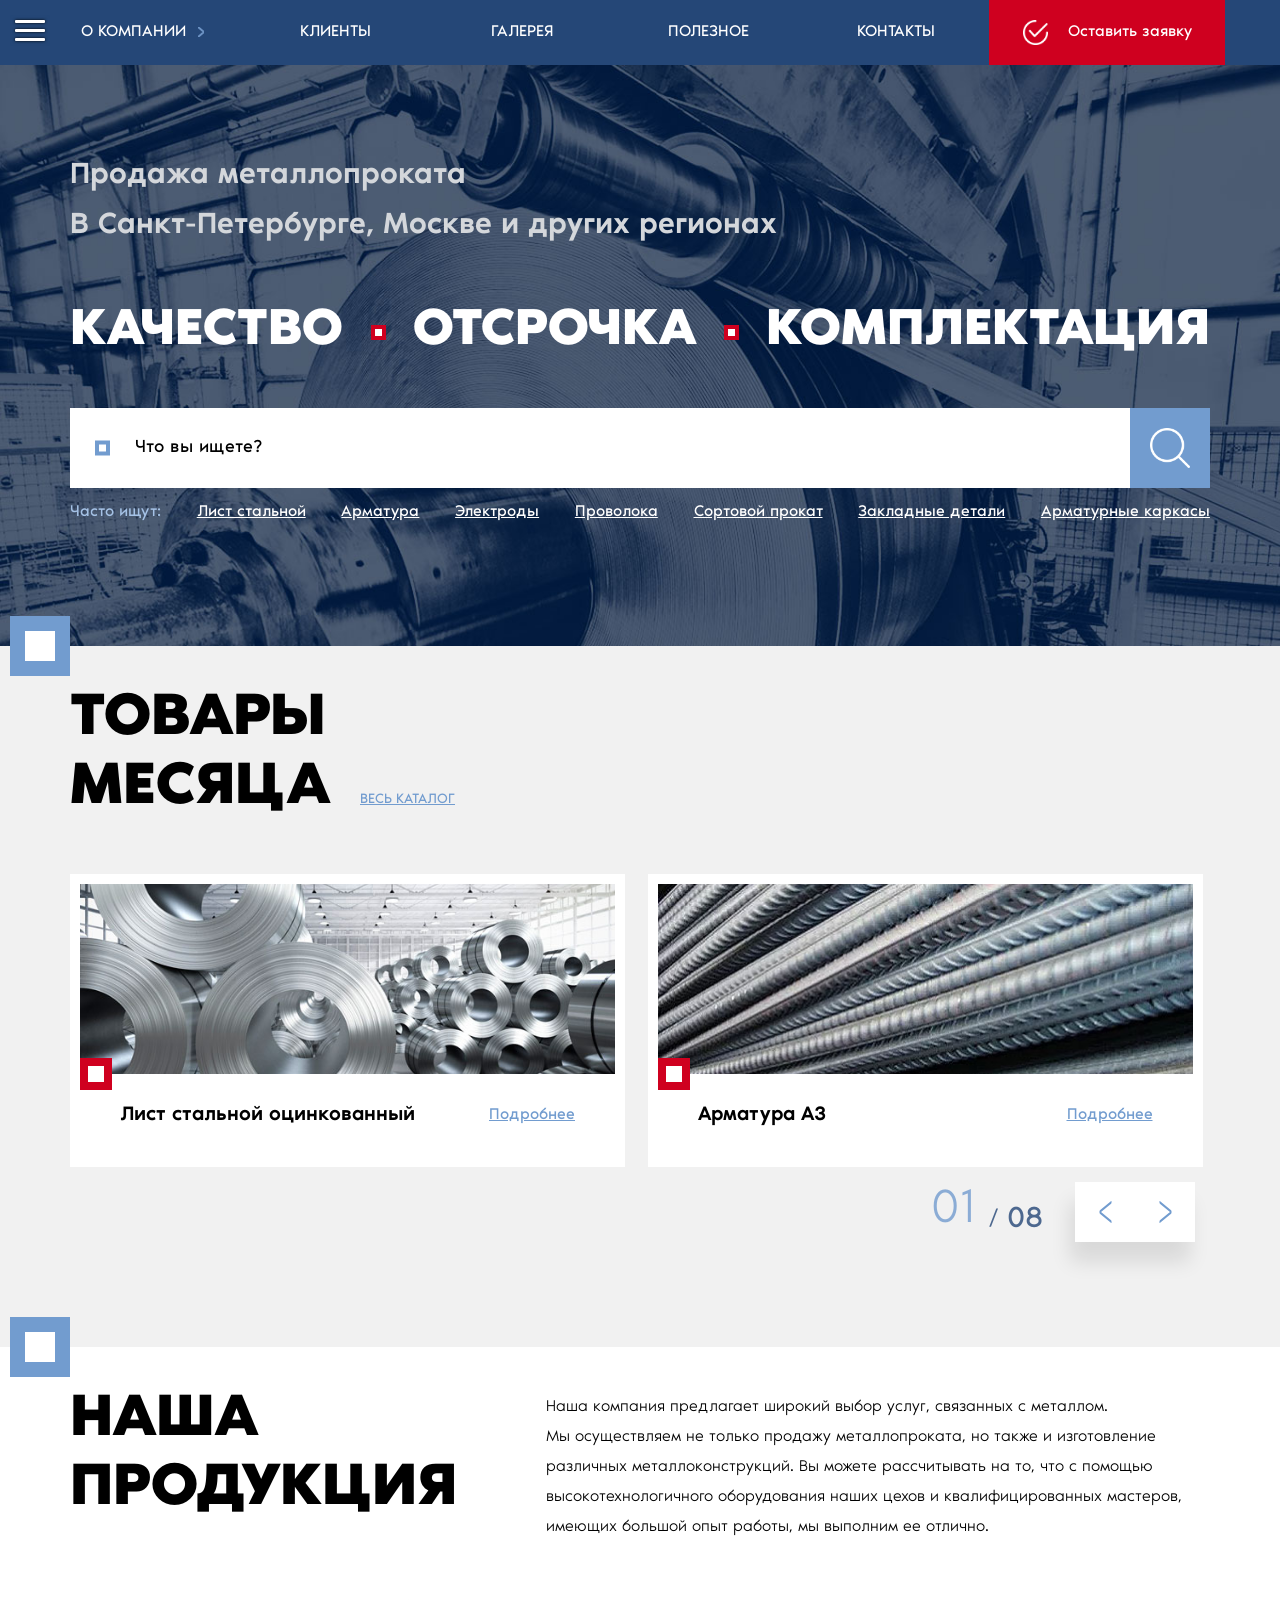
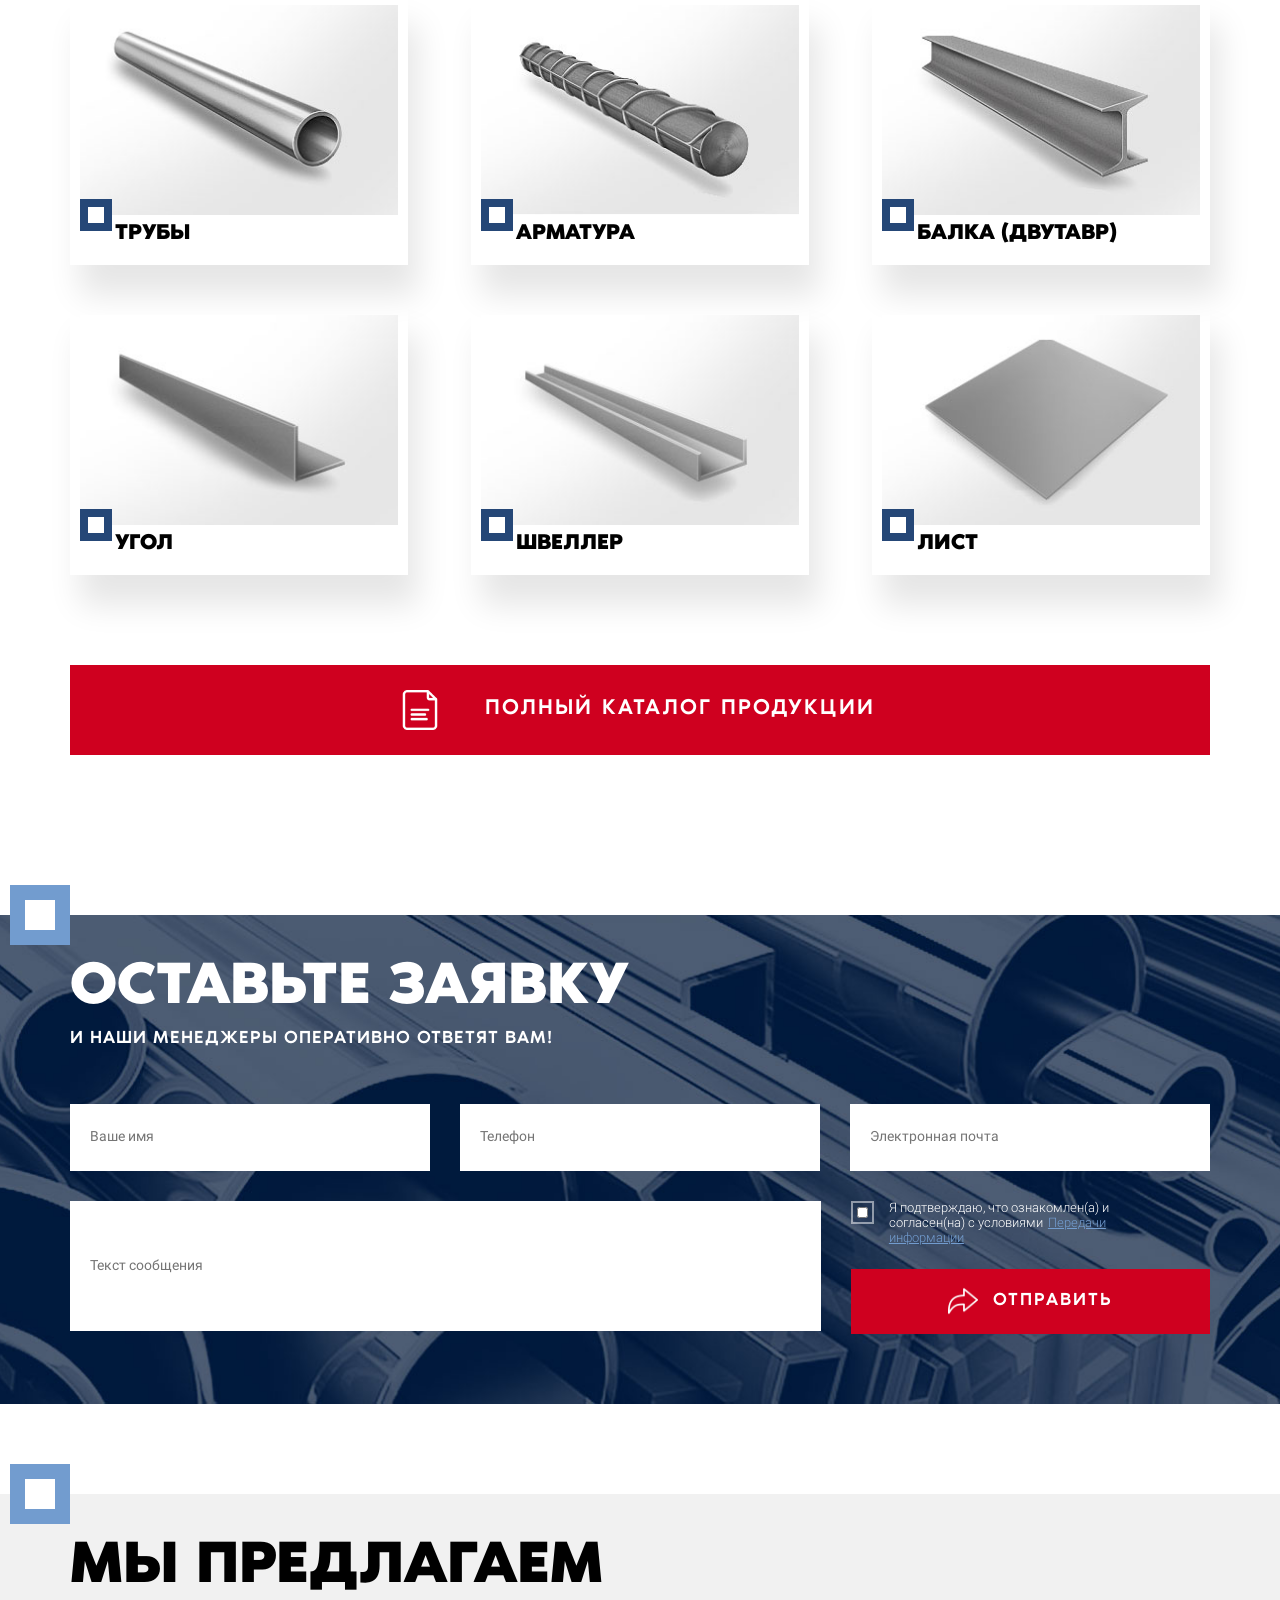
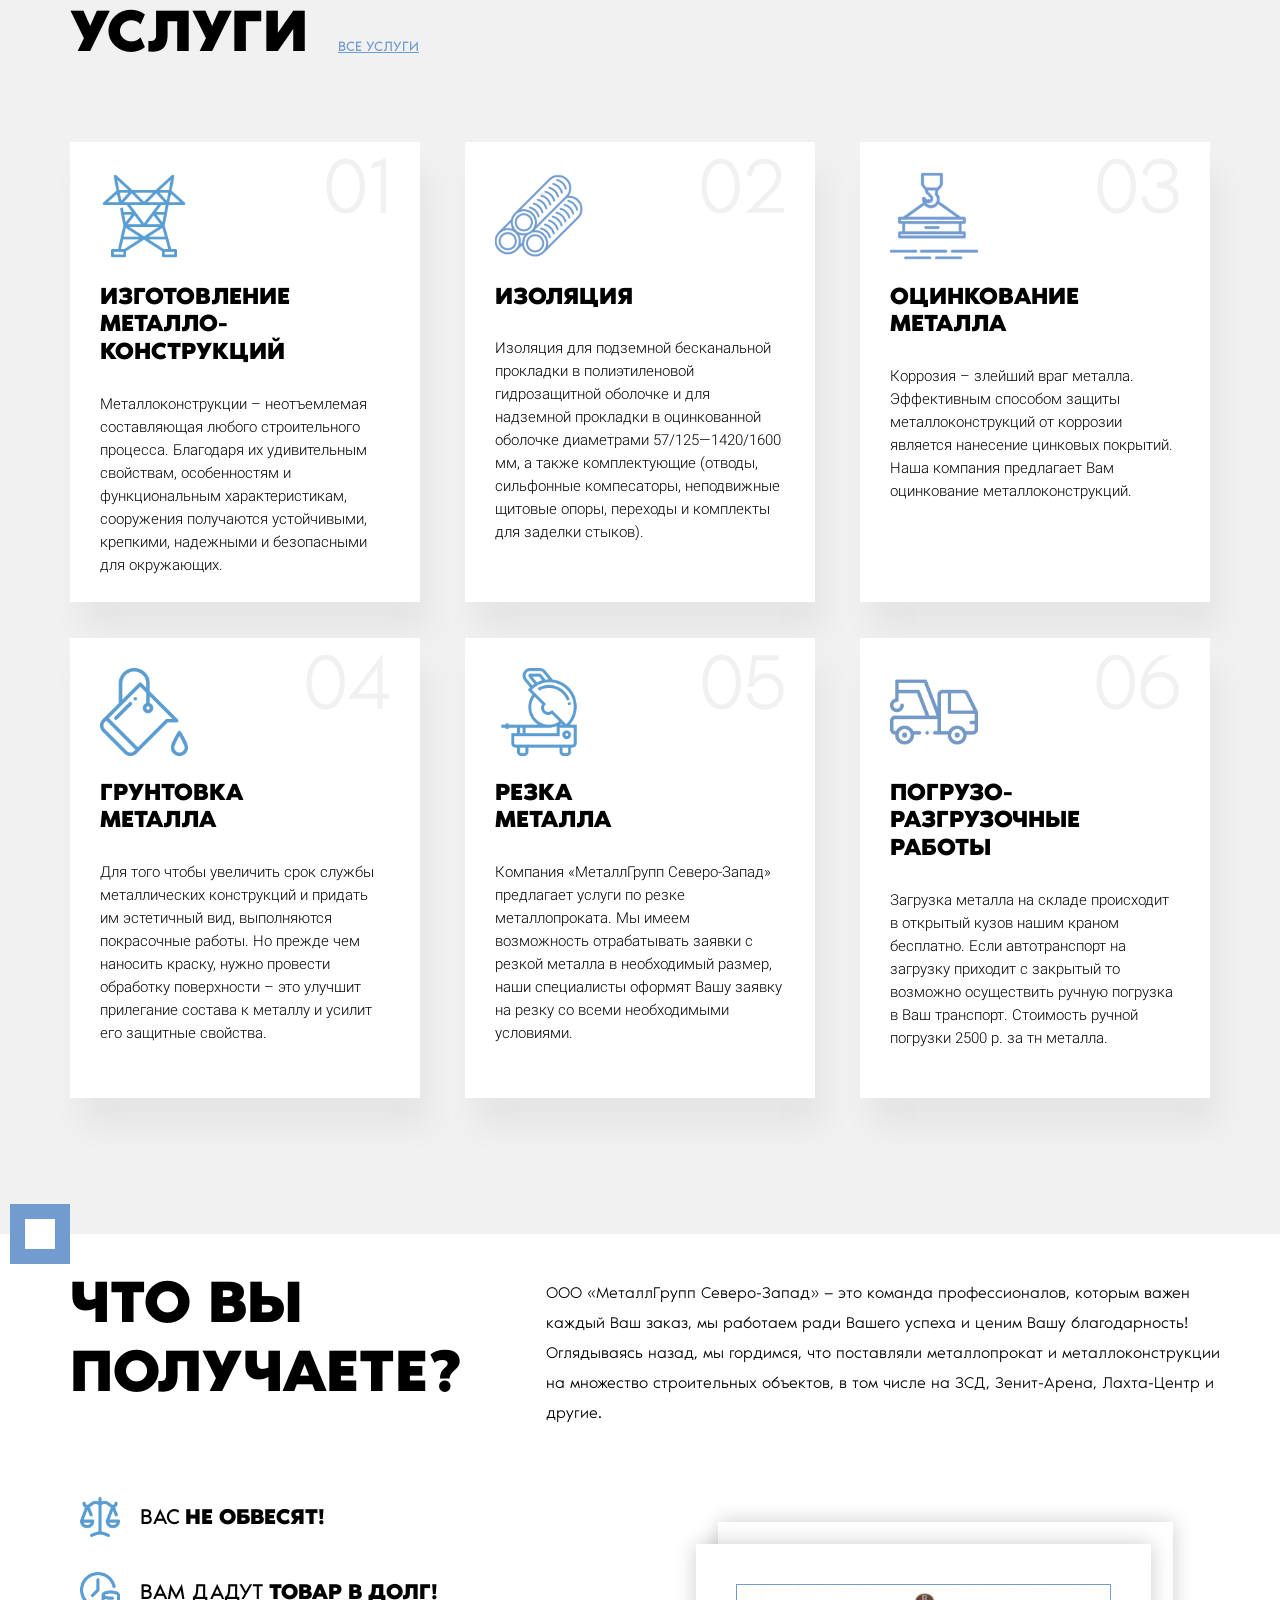
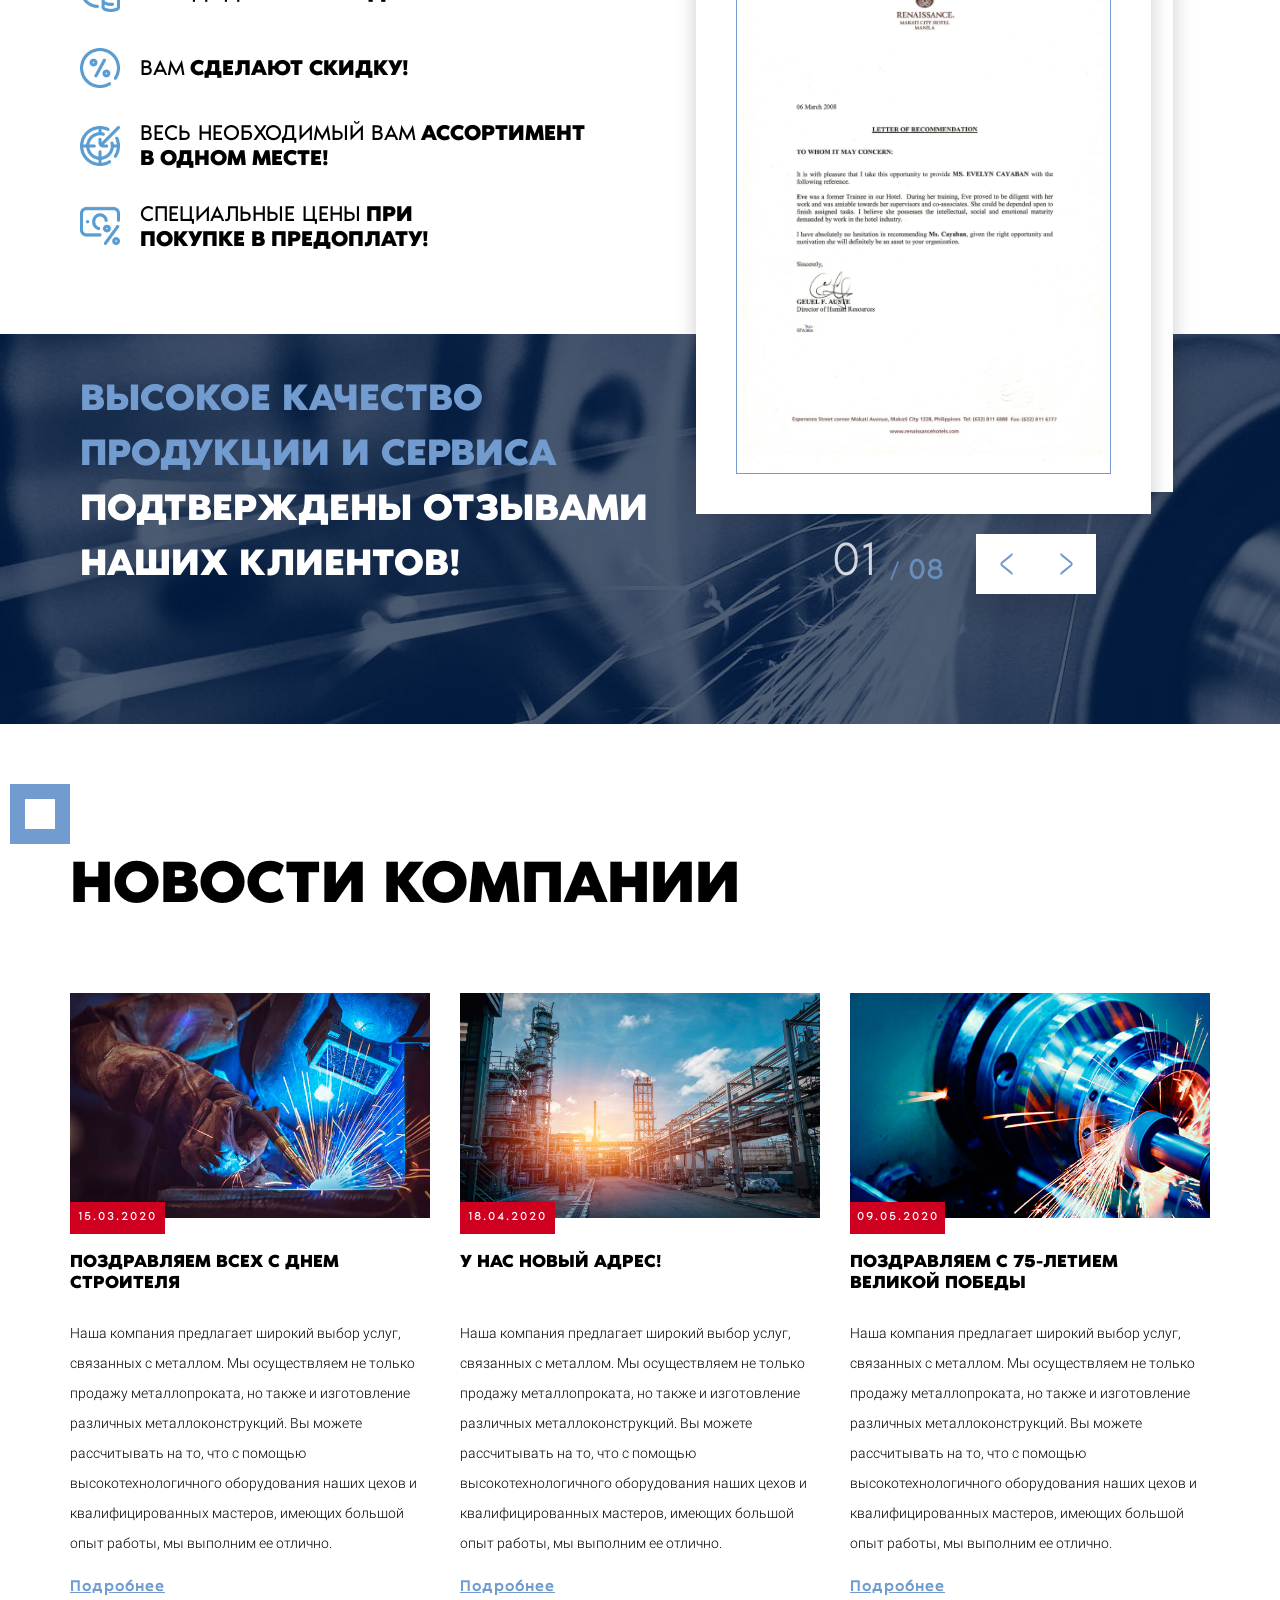
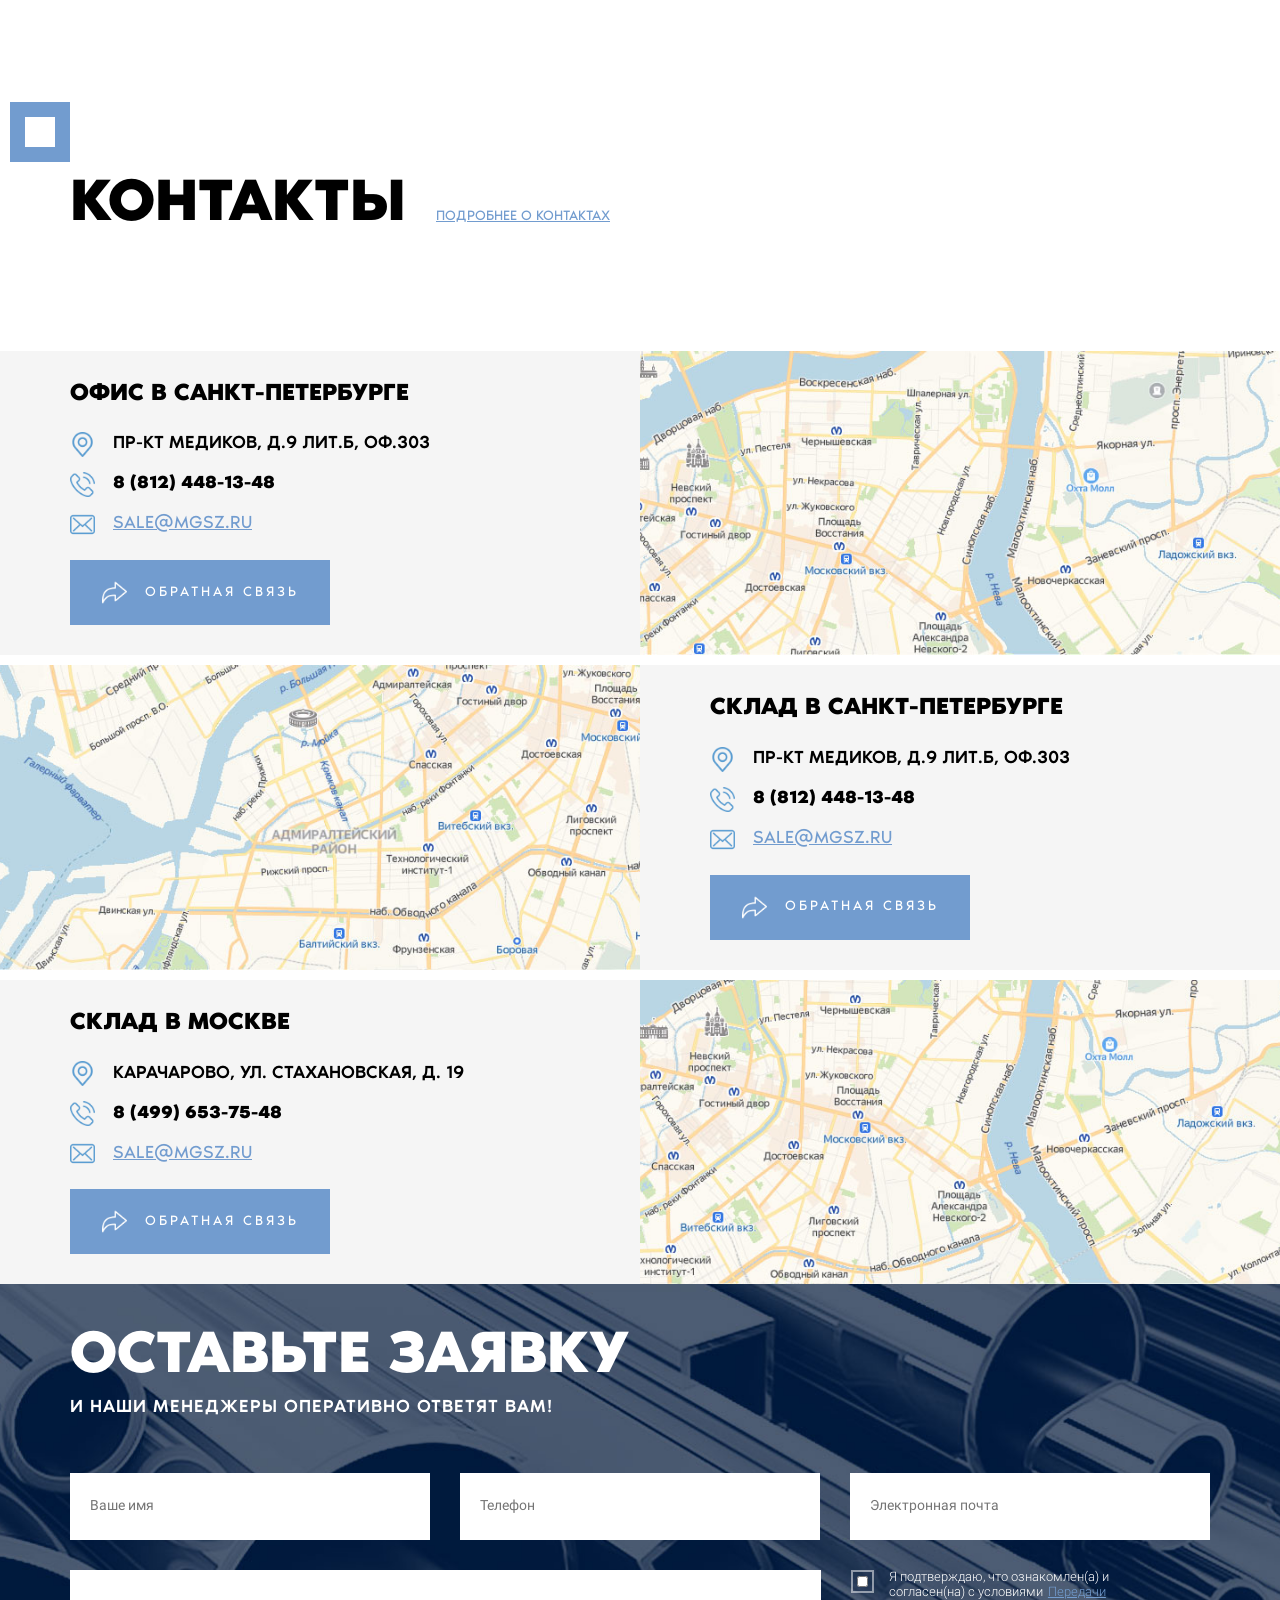
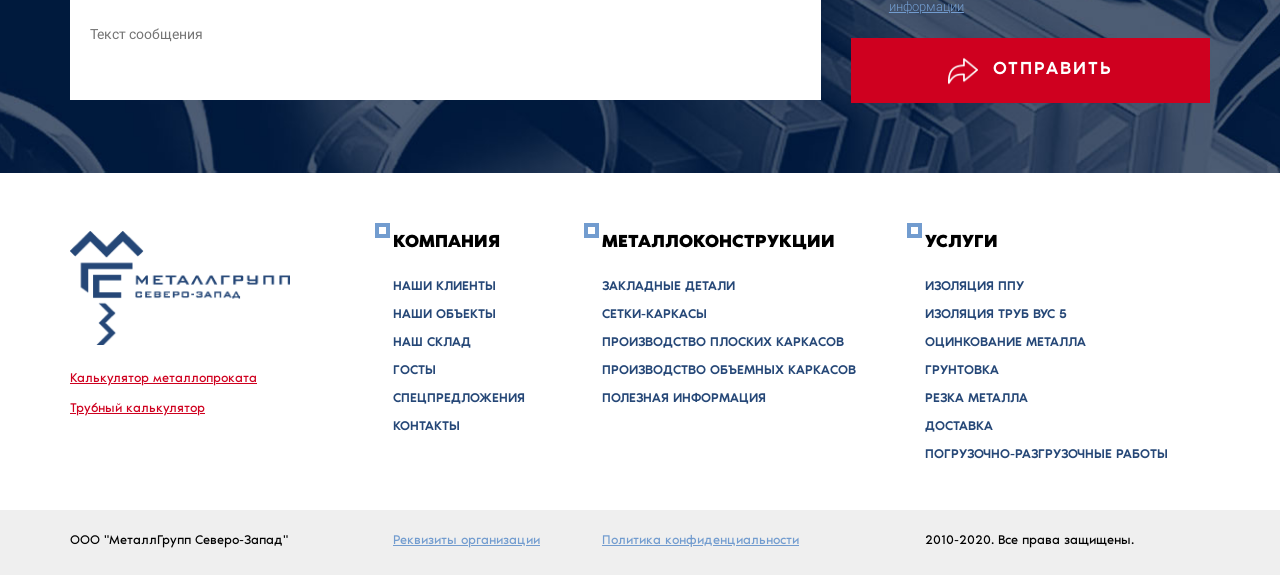
==== commit 2480e822: "Готов index.html" ====
--- a/index.html
+++ b/index.html
@@ -18,12 +18,16 @@
   </head>
   <body>
     <div class="wrapper">
-      <input type="checkbox" id="burger">
-      <label class="burger" for="burger">
+      <div class="navburger for-active" id="navburger">
+        <div class="navburger-line"></div>
+        <div class="navburger-line"></div>
+        <div class="navburger-line"></div>
+      </div>
+      <div class="burger for-active" id="burger">
         <div class="burger-line"></div>
         <div class="burger-line"></div>
         <div class="burger-line"></div>
-      </label>
+      </div>
       <sidebar class="sidebar">
         <div class="sidebar__logo"><img class="sidebar__svg" src="./assets/images/logo.png"></div>
         <div class="sidebar__phones">
@@ -32,184 +36,358 @@
         </div>
         <div class="sidebar__call"><a href="#">Заказать звонок</a></div>
         <div class="sidebar__rolling sidebar__category">
-          <input type="checkbox" id="rolling">
-          <label for="rolling">
-            <h3>Металлопрокат</h3>
-          </label>
-              <div class="sideType">
-                <input type="checkbox" id="tube">
-                <label for="tube"><span>Трубы и фасонные изделия</span><span>></span></label>
-                <ul class="sideType__list">
-                  <li class="sideType__item"><a href="#">Изделие 1</a></li>
-                  <li class="sideType__item"><a href="#">Изделие 2</a></li>
-                  <li class="sideType__item"><a href="#">Изделие 3</a></li>
-                </ul>
-              </div>
-              <div class="sideType">
-                <input type="checkbox" id="fastener">
-                <label for="fastener"><span>Метизы</span><span>></span></label>
-                <ul class="sideType__list">
-                  <li class="sideType__item"><a href="#">Изделие 1</a></li>
-                  <li class="sideType__item"><a href="#">Изделие 2</a></li>
-                  <li class="sideType__item"><a href="#">Изделие 3</a></li>
-                </ul>
-              </div>
-              <div class="sideType">
-                <input type="checkbox" id="sheet">
-                <label for="sheet"><span>Листовой прокат</span><span>></span></label>
-                <ul class="sideType__list">
-                  <li class="sideType__item"><a href="#">Изделие 1</a></li>
-                  <li class="sideType__item"><a href="#">Изделие 2</a></li>
-                  <li class="sideType__item"><a href="#">Изделие 3</a></li>
-                </ul>
-              </div>
-              <div class="sideType">
-                <input type="checkbox" id="sort">
-                <label for="sort"><span>Сортовой прокат</span><span>></span></label>
-                <ul class="sideType__list">
-                  <li class="sideType__item"><a href="#">Изделие 1</a></li>
-                  <li class="sideType__item"><a href="#">Изделие 2</a></li>
-                  <li class="sideType__item"><a href="#">Изделие 3</a></li>
-                </ul>
-              </div>
-              <div class="sideType">
-                <input type="checkbox" id="dowel">
-                <label for="dowel"><span>Шпунn</span><span>></span></label>
-                <ul class="sideType__list">
-                </ul>
-              </div>
-              <div class="sideType">
-                <input type="checkbox" id="strip">
-                <label for="strip"><span>Полособульб</span><span>></span></label>
-                <ul class="sideType__list">
-                </ul>
-              </div>
-              <div class="sideType">
-                <input type="checkbox" id="forging">
-                <label for="forging"><span>Поковки</span><span>></span></label>
-                <ul class="sideType__list">
-                </ul>
-              </div>
+          <h3 class="sidebar__title for-active"> <span>Металлопрокат</span>
+                <svg class="arrow" xmlns="http://www.w3.org/2000/svg" viewBox="0 0 10 6">
+                  <path d="M0 0 L5 6 L10 0"></path>
+                </svg>
+          </h3>
+          <div class="sidebar__list">
+                <div class="sideType">
+                  <div class="sideType__title for-active"><span>Трубы и фасонные изделия</span>
+                        <svg class="arrow" xmlns="http://www.w3.org/2000/svg" viewBox="0 0 10 6">
+                          <path d="M0 0 L5 6 L10 0"></path>
+                        </svg>
+                  </div>
+                  <ul class="sideType__list">
+                    <li class="sideTypeSub">
+                      <div class="sideTypeSub__title for-active"><span>Изделие 1</span></div>
+                    </li>
+                    <li class="sideTypeSub">
+                      <div class="sideTypeSub__title for-active"><span>Изделие 2</span></div>
+                    </li>
+                    <li class="sideTypeSub">
+                      <div class="sideTypeSub__title for-active"><span>Изделие 3</span></div>
+                    </li>
+                  </ul>
+                </div>
+                <div class="sideType">
+                  <div class="sideType__title for-active"><span>Метизы</span>
+                        <svg class="arrow" xmlns="http://www.w3.org/2000/svg" viewBox="0 0 10 6">
+                          <path d="M0 0 L5 6 L10 0"></path>
+                        </svg>
+                  </div>
+                  <ul class="sideType__list">
+                    <li class="sideTypeSub">
+                      <div class="sideTypeSub__title for-active"><span>Изделие 1</span></div>
+                    </li>
+                    <li class="sideTypeSub">
+                      <div class="sideTypeSub__title for-active"><span>Изделие 2</span></div>
+                    </li>
+                    <li class="sideTypeSub">
+                      <div class="sideTypeSub__title for-active"><span>Изделие 3</span></div>
+                    </li>
+                  </ul>
+                </div>
+                <div class="sideType">
+                  <div class="sideType__title for-active"><span>Листовой прокат</span>
+                        <svg class="arrow" xmlns="http://www.w3.org/2000/svg" viewBox="0 0 10 6">
+                          <path d="M0 0 L5 6 L10 0"></path>
+                        </svg>
+                  </div>
+                  <ul class="sideType__list">
+                    <li class="sideTypeSub">
+                      <div class="sideTypeSub__title for-active"><span>Изделие 1</span></div>
+                    </li>
+                    <li class="sideTypeSub">
+                      <div class="sideTypeSub__title for-active"><span>Изделие 2</span></div>
+                    </li>
+                    <li class="sideTypeSub">
+                      <div class="sideTypeSub__title for-active"><span>Изделие 3</span></div>
+                    </li>
+                  </ul>
+                </div>
+            <div class="sideType">
+              <div class="sideType__title for-active"><span>Сортовой прокат</span>
+                    <svg class="arrow" xmlns="http://www.w3.org/2000/svg" viewBox="0 0 10 6">
+                      <path d="M0 0 L5 6 L10 0"></path>
+                    </svg>
+              </div>
+              <ul class="sideType__list">
+                <li class="sideType__item">
+                  <div class="sideTypeSub__title for-active"><span>Арматура</span>
+                        <svg class="arrow" xmlns="http://www.w3.org/2000/svg" viewBox="0 0 10 6">
+                          <path d="M0 0 L5 6 L10 0"></path>
+                        </svg>
+                  </div>
+                  <ul class="sideTypeSub__list">
+                    <li class="sideTypeSub__item"><a href="#">Арматура</a></li>
+                    <li class="sideTypeSub__item"><a href="#">Арматура а3</a></li>
+                    <li class="sideTypeSub__item"><a href="#">Арматура ат800</a></li>
+                  </ul>
+                </li>
+                <li class="sideType__item">
+                  <div class="sideTypeSub__title for-active"><span>Катанка</span></div>
+                </li>
+                <li class="sideType__item">
+                  <div class="sideTypeSub__title for-active"><span>Балка</span>
+                        <svg class="arrow" xmlns="http://www.w3.org/2000/svg" viewBox="0 0 10 6">
+                          <path d="M0 0 L5 6 L10 0"></path>
+                        </svg>
+                  </div>
+                </li>
+                <li class="sideType__item">
+                  <div class="sideTypeSub__title for-active"><span>КругКвадрат</span>
+                        <svg class="arrow" xmlns="http://www.w3.org/2000/svg" viewBox="0 0 10 6">
+                          <path d="M0 0 L5 6 L10 0"></path>
+                        </svg>
+                  </div>
+                </li>
+                <li class="sideType__item">
+                  <div class="sideTypeSub__title for-active"><span>Полоса</span>
+                        <svg class="arrow" xmlns="http://www.w3.org/2000/svg" viewBox="0 0 10 6">
+                          <path d="M0 0 L5 6 L10 0"></path>
+                        </svg>
+                  </div>
+                </li>
+                <li class="sideType__item">
+                  <div class="sideTypeSub__title for-active"><span>Шестигранник</span>
+                        <svg class="arrow" xmlns="http://www.w3.org/2000/svg" viewBox="0 0 10 6">
+                          <path d="M0 0 L5 6 L10 0"></path>
+                        </svg>
+                  </div>
+                </li>
+                <li class="sideType__item">
+                  <div class="sideTypeSub__title for-active"><span>Швеллер</span>
+                        <svg class="arrow" xmlns="http://www.w3.org/2000/svg" viewBox="0 0 10 6">
+                          <path d="M0 0 L5 6 L10 0"></path>
+                        </svg>
+                  </div>
+                </li>
+                <li class="sideType__item">
+                  <div class="sideTypeSub__title for-active"><span>Угол</span>
+                        <svg class="arrow" xmlns="http://www.w3.org/2000/svg" viewBox="0 0 10 6">
+                          <path d="M0 0 L5 6 L10 0"></path>
+                        </svg>
+                  </div>
+                </li>
+              </ul>
+            </div>
+            <div class="sideType">
+              <div class="sideType__title"><span>Шпунт</span></div>
+            </div>
+            <div class="sideType">
+              <div class="sideType__title"><span>Полособульб</span></div>
+            </div>
+            <div class="sideType">
+              <div class="sideType__title"><span>Поковки</span></div>
+            </div>
+          </div>
         </div>
         <div class="sidebar__construct sidebar__category">
-          <input type="checkbox" id="construct">
-          <label for="construct">
-            <h3>Металлоконструкции</h3>
-          </label>
-              <div class="sideType">
-                <input type="checkbox" id="tube2">
-                <label for="tube2"><span>Трубы и фасонные изделия</span><span>></span></label>
-                <ul class="sideType__list">
-                  <li class="sideType__item"><a href="#">Изделие 1</a></li>
-                  <li class="sideType__item"><a href="#">Изделие 2</a></li>
-                  <li class="sideType__item"><a href="#">Изделие 3</a></li>
-                </ul>
-              </div>
-              <div class="sideType">
-                <input type="checkbox" id="fastener2">
-                <label for="fastener2"><span>Метизы</span><span>></span></label>
-                <ul class="sideType__list">
-                  <li class="sideType__item"><a href="#">Изделие 1</a></li>
-                  <li class="sideType__item"><a href="#">Изделие 2</a></li>
-                  <li class="sideType__item"><a href="#">Изделие 3</a></li>
-                </ul>
-              </div>
-              <div class="sideType">
-                <input type="checkbox" id="sheet2">
-                <label for="sheet2"><span>Листовой прокат</span><span>></span></label>
-                <ul class="sideType__list">
-                  <li class="sideType__item"><a href="#">Изделие 1</a></li>
-                  <li class="sideType__item"><a href="#">Изделие 2</a></li>
-                  <li class="sideType__item"><a href="#">Изделие 3</a></li>
-                </ul>
-              </div>
-              <div class="sideType">
-                <input type="checkbox" id="sort2">
-                <label for="sort2"><span>Сортовой прокат</span><span>></span></label>
-                <ul class="sideType__list">
-                  <li class="sideType__item"><a href="#">Изделие 1</a></li>
-                  <li class="sideType__item"><a href="#">Изделие 2</a></li>
-                  <li class="sideType__item"><a href="#">Изделие 3</a></li>
-                </ul>
-              </div>
-              <div class="sideType">
-                <input type="checkbox" id="dowel2">
-                <label for="dowel2"><span>Шпунn</span><span>></span></label>
-                <ul class="sideType__list">
-                </ul>
-              </div>
-              <div class="sideType">
-                <input type="checkbox" id="strip2">
-                <label for="strip2"><span>Полособульб</span><span>></span></label>
-                <ul class="sideType__list">
-                </ul>
-              </div>
-              <div class="sideType">
-                <input type="checkbox" id="forging2">
-                <label for="forging2"><span>Поковки</span><span>></span></label>
-                <ul class="sideType__list">
-                </ul>
-              </div>
+          <h3 class="sidebar__title for-active"><span>Металлоконструкции</span>
+                <svg class="arrow" xmlns="http://www.w3.org/2000/svg" viewBox="0 0 10 6">
+                  <path d="M0 0 L5 6 L10 0"></path>
+                </svg>
+          </h3>
+          <div class="sidebar__list">
+                <div class="sideType">
+                  <div class="sideType__title for-active"><span>Трубы и фасонные изделия</span>
+                        <svg class="arrow" xmlns="http://www.w3.org/2000/svg" viewBox="0 0 10 6">
+                          <path d="M0 0 L5 6 L10 0"></path>
+                        </svg>
+                  </div>
+                  <ul class="sideType__list">
+                    <li class="sideTypeSub">
+                      <div class="sideTypeSub__title for-active"><span>Изделие 1</span></div>
+                    </li>
+                    <li class="sideTypeSub">
+                      <div class="sideTypeSub__title for-active"><span>Изделие 2</span></div>
+                    </li>
+                    <li class="sideTypeSub">
+                      <div class="sideTypeSub__title for-active"><span>Изделие 3</span></div>
+                    </li>
+                  </ul>
+                </div>
+                <div class="sideType">
+                  <div class="sideType__title for-active"><span>Метизы</span>
+                        <svg class="arrow" xmlns="http://www.w3.org/2000/svg" viewBox="0 0 10 6">
+                          <path d="M0 0 L5 6 L10 0"></path>
+                        </svg>
+                  </div>
+                  <ul class="sideType__list">
+                    <li class="sideTypeSub">
+                      <div class="sideTypeSub__title for-active"><span>Изделие 1</span></div>
+                    </li>
+                    <li class="sideTypeSub">
+                      <div class="sideTypeSub__title for-active"><span>Изделие 2</span></div>
+                    </li>
+                    <li class="sideTypeSub">
+                      <div class="sideTypeSub__title for-active"><span>Изделие 3</span></div>
+                    </li>
+                  </ul>
+                </div>
+                <div class="sideType">
+                  <div class="sideType__title for-active"><span>Листовой прокат</span>
+                        <svg class="arrow" xmlns="http://www.w3.org/2000/svg" viewBox="0 0 10 6">
+                          <path d="M0 0 L5 6 L10 0"></path>
+                        </svg>
+                  </div>
+                  <ul class="sideType__list">
+                    <li class="sideTypeSub">
+                      <div class="sideTypeSub__title for-active"><span>Изделие 1</span></div>
+                    </li>
+                    <li class="sideTypeSub">
+                      <div class="sideTypeSub__title for-active"><span>Изделие 2</span></div>
+                    </li>
+                    <li class="sideTypeSub">
+                      <div class="sideTypeSub__title for-active"><span>Изделие 3</span></div>
+                    </li>
+                  </ul>
+                </div>
+                <div class="sideType">
+                  <div class="sideType__title for-active"><span>Сортовой прокат</span>
+                        <svg class="arrow" xmlns="http://www.w3.org/2000/svg" viewBox="0 0 10 6">
+                          <path d="M0 0 L5 6 L10 0"></path>
+                        </svg>
+                  </div>
+                  <ul class="sideType__list">
+                    <li class="sideTypeSub">
+                      <div class="sideTypeSub__title for-active"><span>Изделие 1</span></div>
+                    </li>
+                    <li class="sideTypeSub">
+                      <div class="sideTypeSub__title for-active"><span>Изделие 2</span></div>
+                    </li>
+                    <li class="sideTypeSub">
+                      <div class="sideTypeSub__title for-active"><span>Изделие 3</span></div>
+                    </li>
+                  </ul>
+                </div>
+                <div class="sideType">
+                  <div class="sideType__title for-active"><span>Шпунn</span>
+                        <svg class="arrow" xmlns="http://www.w3.org/2000/svg" viewBox="0 0 10 6">
+                          <path d="M0 0 L5 6 L10 0"></path>
+                        </svg>
+                  </div>
+                  <ul class="sideType__list">
+                  </ul>
+                </div>
+                <div class="sideType">
+                  <div class="sideType__title for-active"><span>Полособульб</span>
+                        <svg class="arrow" xmlns="http://www.w3.org/2000/svg" viewBox="0 0 10 6">
+                          <path d="M0 0 L5 6 L10 0"></path>
+                        </svg>
+                  </div>
+                  <ul class="sideType__list">
+                  </ul>
+                </div>
+                <div class="sideType">
+                  <div class="sideType__title for-active"><span>Поковки</span>
+                        <svg class="arrow" xmlns="http://www.w3.org/2000/svg" viewBox="0 0 10 6">
+                          <path d="M0 0 L5 6 L10 0"></path>
+                        </svg>
+                  </div>
+                  <ul class="sideType__list">
+                  </ul>
+                </div>
+          </div>
         </div>
         <div class="sidebar__serv sidebar__category">
-          <input type="checkbox" id="serv">
-          <label for="serv">
-            <h3>Услуги</h3>
-          </label>
-              <div class="sideType">
-                <input type="checkbox" id="tube3">
-                <label for="tube3"><span>Трубы и фасонные изделия</span><span>></span></label>
-                <ul class="sideType__list">
-                  <li class="sideType__item"><a href="#">Изделие 1</a></li>
-                  <li class="sideType__item"><a href="#">Изделие 2</a></li>
-                  <li class="sideType__item"><a href="#">Изделие 3</a></li>
-                </ul>
-              </div>
-              <div class="sideType">
-                <input type="checkbox" id="fastener3">
-                <label for="fastener3"><span>Метизы</span><span>></span></label>
-                <ul class="sideType__list">
-                  <li class="sideType__item"><a href="#">Изделие 1</a></li>
-                  <li class="sideType__item"><a href="#">Изделие 2</a></li>
-                  <li class="sideType__item"><a href="#">Изделие 3</a></li>
-                </ul>
-              </div>
-              <div class="sideType">
-                <input type="checkbox" id="sheet3">
-                <label for="sheet3"><span>Листовой прокат</span><span>></span></label>
-                <ul class="sideType__list">
-                  <li class="sideType__item"><a href="#">Изделие 1</a></li>
-                  <li class="sideType__item"><a href="#">Изделие 2</a></li>
-                  <li class="sideType__item"><a href="#">Изделие 3</a></li>
-                </ul>
-              </div>
-              <div class="sideType">
-                <input type="checkbox" id="sort3">
-                <label for="sort3"><span>Сортовой прокат</span><span>></span></label>
-                <ul class="sideType__list">
-                  <li class="sideType__item"><a href="#">Изделие 1</a></li>
-                  <li class="sideType__item"><a href="#">Изделие 2</a></li>
-                  <li class="sideType__item"><a href="#">Изделие 3</a></li>
-                </ul>
-              </div>
-              <div class="sideType">
-                <input type="checkbox" id="dowel3">
-                <label for="dowel3"><span>Шпунn</span><span>></span></label>
-                <ul class="sideType__list">
-                </ul>
-              </div>
-              <div class="sideType">
-                <input type="checkbox" id="strip3">
-                <label for="strip3"><span>Полособульб</span><span>></span></label>
-                <ul class="sideType__list">
-                </ul>
-              </div>
-              <div class="sideType">
-                <input type="checkbox" id="forging3">
-                <label for="forging3"><span>Поковки</span><span>></span></label>
-                <ul class="sideType__list">
-                </ul>
-              </div>
+          <h3 class="sidebar__title for-active"><span>Услуги</span>
+                <svg class="arrow" xmlns="http://www.w3.org/2000/svg" viewBox="0 0 10 6">
+                  <path d="M0 0 L5 6 L10 0"></path>
+                </svg>
+          </h3>
+          <div class="sidebar__list">
+                <div class="sideType">
+                  <div class="sideType__title for-active"><span>Трубы и фасонные изделия</span>
+                        <svg class="arrow" xmlns="http://www.w3.org/2000/svg" viewBox="0 0 10 6">
+                          <path d="M0 0 L5 6 L10 0"></path>
+                        </svg>
+                  </div>
+                  <ul class="sideType__list">
+                    <li class="sideTypeSub">
+                      <div class="sideTypeSub__title for-active"><span>Изделие 1</span></div>
+                    </li>
+                    <li class="sideTypeSub">
+                      <div class="sideTypeSub__title for-active"><span>Изделие 2</span></div>
+                    </li>
+                    <li class="sideTypeSub">
+                      <div class="sideTypeSub__title for-active"><span>Изделие 3</span></div>
+                    </li>
+                  </ul>
+                </div>
+                <div class="sideType">
+                  <div class="sideType__title for-active"><span>Метизы</span>
+                        <svg class="arrow" xmlns="http://www.w3.org/2000/svg" viewBox="0 0 10 6">
+                          <path d="M0 0 L5 6 L10 0"></path>
+                        </svg>
+                  </div>
+                  <ul class="sideType__list">
+                    <li class="sideTypeSub">
+                      <div class="sideTypeSub__title for-active"><span>Изделие 1</span></div>
+                    </li>
+                    <li class="sideTypeSub">
+                      <div class="sideTypeSub__title for-active"><span>Изделие 2</span></div>
+                    </li>
+                    <li class="sideTypeSub">
+                      <div class="sideTypeSub__title for-active"><span>Изделие 3</span></div>
+                    </li>
+                  </ul>
+                </div>
+                <div class="sideType">
+                  <div class="sideType__title for-active"><span>Листовой прокат</span>
+                        <svg class="arrow" xmlns="http://www.w3.org/2000/svg" viewBox="0 0 10 6">
+                          <path d="M0 0 L5 6 L10 0"></path>
+                        </svg>
+                  </div>
+                  <ul class="sideType__list">
+                    <li class="sideTypeSub">
+                      <div class="sideTypeSub__title for-active"><span>Изделие 1</span></div>
+                    </li>
+                    <li class="sideTypeSub">
+                      <div class="sideTypeSub__title for-active"><span>Изделие 2</span></div>
+                    </li>
+                    <li class="sideTypeSub">
+                      <div class="sideTypeSub__title for-active"><span>Изделие 3</span></div>
+                    </li>
+                  </ul>
+                </div>
+                <div class="sideType">
+                  <div class="sideType__title for-active"><span>Сортовой прокат</span>
+                        <svg class="arrow" xmlns="http://www.w3.org/2000/svg" viewBox="0 0 10 6">
+                          <path d="M0 0 L5 6 L10 0"></path>
+                        </svg>
+                  </div>
+                  <ul class="sideType__list">
+                    <li class="sideTypeSub">
+                      <div class="sideTypeSub__title for-active"><span>Изделие 1</span></div>
+                    </li>
+                    <li class="sideTypeSub">
+                      <div class="sideTypeSub__title for-active"><span>Изделие 2</span></div>
+                    </li>
+                    <li class="sideTypeSub">
+                      <div class="sideTypeSub__title for-active"><span>Изделие 3</span></div>
+                    </li>
+                  </ul>
+                </div>
+                <div class="sideType">
+                  <div class="sideType__title for-active"><span>Шпунn</span>
+                        <svg class="arrow" xmlns="http://www.w3.org/2000/svg" viewBox="0 0 10 6">
+                          <path d="M0 0 L5 6 L10 0"></path>
+                        </svg>
+                  </div>
+                  <ul class="sideType__list">
+                  </ul>
+                </div>
+                <div class="sideType">
+                  <div class="sideType__title for-active"><span>Полособульб</span>
+                        <svg class="arrow" xmlns="http://www.w3.org/2000/svg" viewBox="0 0 10 6">
+                          <path d="M0 0 L5 6 L10 0"></path>
+                        </svg>
+                  </div>
+                  <ul class="sideType__list">
+                  </ul>
+                </div>
+                <div class="sideType">
+                  <div class="sideType__title for-active"><span>Поковки</span>
+                        <svg class="arrow" xmlns="http://www.w3.org/2000/svg" viewBox="0 0 10 6">
+                          <path d="M0 0 L5 6 L10 0"></path>
+                        </svg>
+                  </div>
+                  <ul class="sideType__list">
+                  </ul>
+                </div>
+          </div>
         </div>
         <div class="sidebar__calc sidebar__other">
           <div class="sidebar__icon"><img src="./assets/images/calculator.png" alt="calculator"></div><span>Калькулятор</span>
@@ -222,11 +400,26 @@
         <nav class="navigation" id="navigation">
           <div class="navigation__menu">
             <ul class="navigation__list">
-              <li class="navigation__item"><a href=""><span>О компании</span><span>></span></a></li>
-              <li class="navigation__item"><a href=""><span>Клиенты</span></a></li>
-              <li class="navigation__item"><a href=""><span>Галерея</span></a></li>
-              <li class="navigation__item"><a href=""><span>Полезное</span></a></li>
-              <li class="navigation__item"><a href=""><span>Контакты</span></a></li>
+              <li class="navigation__item for-active"><a href="/about"><span>О компании</span>
+                      <svg class="arrow--right arrow" xmlns="http://www.w3.org/2000/svg" viewBox="0 0 10 6">
+                        <path d="M0 0 L5 6 L10 0"></path>
+                      </svg></a>
+                <ul class="navigation__sublist">
+                  <li class="navigation__subitem"><a href="#"><span>Новости компании</span></a></li>
+                      <div class="square-small-blue">
+                        <div class="square-small-blue__inner"></div>
+                      </div>
+                  <li class="navigation__subitem"><a href="#"><span>Новости рынка металлов</span></a></li>
+                      <div class="square-small-blue">
+                        <div class="square-small-blue__inner"></div>
+                      </div>
+                  <li class="navigation__subitem"><a href="#"><span>Наши клиенты</span></a></li>
+                </ul>
+              </li>
+              <li class="navigation__item"><a href="#"><span>Клиенты</span></a></li>
+              <li class="navigation__item"><a href="/gallery.html"><span>Галерея</span></a></li>
+              <li class="navigation__item"><a href="#"><span>Полезное</span></a></li>
+              <li class="navigation__item"><a href="/contacts"><span>Контакты</span></a></li>
             </ul>
             <button class="navigation__tick">
               <div class="navigation__img"><img src="./assets/images/tick.png" alt="order"></div><span>Оставить заявку</span>
@@ -252,7 +445,7 @@
                             <div class="square-small-blue__inner"></div>
                           </div>
                       <input type="text">
-                      <label>Что вы ищите?</label>
+                      <label>Что вы ищете?</label>
                       <div class="search__magnify"><img src="./assets/images/magnifying-glass.png" alt="magnifying-glass"></div>
                     </div>
                   </div>
@@ -272,48 +465,79 @@
         </header>
         <section class="section goods" id="goods">
           <div class="goods__content">
-                <div class="square-large-blue">
-                  <div class="square-large-blue__inner"></div>
-                </div>
-            <div class="products__heading">
-              <div class="products__title">Товары месяца</div>
-            </div>
+                    <div class="square-large-blue">
+                      <div class="square-large-blue__inner"></div>
+                    </div>
+                <div class="section-heading">
+                  <h2 class="section-title">Товары месяца</h2><a class="section-subtitle" href="">Весь каталог</a>
+                  <div class="section-text"></div>
+                </div>
             <div class="goods__slider">
               <div class="glide">
                 <div class="glide__track" data-glide-el="track">
                   <div class="glide__slides goods__slides">
                     <div class="glide-slide">
                       <div class="good">
+                        <div class="good__image"><img src="./assets/images/goods_steel.jpg" alt="steel"></div>
+                            <div class="square-medium-red">
+                              <div class="square-medium-red__inner"></div>
+                            </div>
+                        <div class="good__info">
+                          <div class="good__title">Лист стальной оцинкованный</div><a class="good__link" href="#">Подробнее</a>
+                        </div>
+                      </div>
+                    </div>
+                    <div class="glide-slide">
+                      <div class="good">
                         <div class="good__image"><img src="./assets/images/goods_armature.jpg" alt="armature"></div>
-                            <div class="square-small-red">
-                              <div class="square-small-red__inner"></div>
+                            <div class="square-medium-red">
+                              <div class="square-medium-red__inner"></div>
                             </div>
-                        <div class="good__title">Лист</div><a class="good__link" href="#">Подробнее</a>
+                        <div class="good__info">
+                          <div class="good__title">Арматура А3</div><a class="good__link" href="#">Подробнее</a>
+                        </div>
                       </div>
                     </div>
                     <div class="glide-slide">
                       <div class="good">
                         <div class="good__image"><img src="./assets/images/goods_steel.jpg" alt="steel"></div>
-                            <div class="square-small-red">
-                              <div class="square-small-red__inner"></div>
+                            <div class="square-medium-red">
+                              <div class="square-medium-red__inner"></div>
                             </div>
-                        <div class="good__title">Арматура</div><a class="good__link" href="#">Подробнее</a>
+                        <div class="good__info">
+                          <div class="good__title">Лист стальной оцинкованный</div><a class="good__link" href="#">Подробнее</a>
+                        </div>
                       </div>
                     </div>
                     <div class="glide-slide">
                       <div class="good">
-                        <div class="good__image"><img src="./assets/images/goods_steel.jpg" alt="steel"></div>
-                            <div class="square-small-red">
-                              <div class="square-small-red__inner"></div>
+                        <div class="good__image"><img src="./assets/images/goods_armature.jpg" alt="armature"></div>
+                            <div class="square-medium-red">
+                              <div class="square-medium-red__inner"></div>
                             </div>
-                        <div class="good__title">Арматура</div><a class="good__link" href="#">Подробнее</a>
-                      </div>
-                    </div>
-                  </div>
-                </div>
-                <div data-glide-el="controls">
-                  <button data-glide-dir="&lt;&lt;"><</button>
-                  <button data-glide-dir="&gt;&gt;">></button>
+                        <div class="good__info">
+                          <div class="good__title">Арматура А3</div><a class="good__link" href="#">Подробнее</a>
+                        </div>
+                      </div>
+                    </div>
+                  </div>
+                </div>
+                <div class="goods__controllers">
+                      <div class="controllers">
+                        <div class="controllers__quant"><span class="controllers__slide" data-glide-el="track">01</span><span class="controllers__from">/</span><span class="controllers__all">08</span></div>
+                        <div class="controllers__arrows" data-glide-el="controls">
+                          <button data-glide-dir="&lt;">
+                                <svg class="arrow--left arrow--big arrow--lightblue arrow" xmlns="http://www.w3.org/2000/svg" viewBox="0 0 10 6">
+                                  <path d="M0 0 L5 6 L10 0"></path>
+                                </svg>
+                          </button>
+                          <button data-glide-dir="&gt;">
+                                <svg class="arrow--right arrow--big arrow--lightblue arrow" xmlns="http://www.w3.org/2000/svg" viewBox="0 0 10 6">
+                                  <path d="M0 0 L5 6 L10 0"></path>
+                                </svg>
+                          </button>
+                        </div>
+                      </div>
                 </div>
               </div>
             </div>
@@ -321,15 +545,16 @@
         </section>
         <section class="section products" id="products">
           <div class="products__content">
-                <div class="square-large-blue">
-                  <div class="square-large-blue__inner"></div>
-                </div>
-            <div class="products__heading">
-              <div class="products__title">Наша продукция</div>
-              <div class="products__subtitle"> 
-                <p>Наша компания предлагает широкий выбор услуг, связанных с металлом.</p>
-                <p>Мы осуществляем не только продажу металлопроката, но также и изготовление различных металлоконструкций. Вы можете рассчитывать на то, что с помощью высокотехнологичного оборудования наших цехов и квалифицированных мастеров, имеющих большой опыт работы, мы выполним ее отлично.</p>
-              </div>
+                    <div class="square-large-blue">
+                      <div class="square-large-blue__inner"></div>
+                    </div>
+                <div class="section-heading">
+                  <h2 class="section-title">Наша продукция</h2><a class="section-subtitle" href=""></a>
+                  <div class="section-text"></div>
+                </div>
+            <div class="products__text"> 
+              <p>Наша компания предлагает широкий выбор услуг, связанных с металлом.</p>
+              <p>Мы осуществляем не только продажу металлопроката, но также и изготовление различных металлоконструкций. Вы можете рассчитывать на то, что с помощью высокотехнологичного оборудования наших цехов и квалифицированных мастеров, имеющих большой опыт работы, мы выполним ее отлично.</p>
             </div>
             <div class="products__body">
                   <div class="product">
@@ -425,10 +650,13 @@
             </div>
         <section class="section services" id="services">
           <div class="services__content">
-                <div class="square-large-blue">
-                  <div class="square-large-blue__inner"></div>
-                </div>
-            <div class="services__heading"><span class="services__title">Мы предлагаем услуги</span><a class="services__subtitle" href="">Все услуги</a></div>
+                    <div class="square-large-blue">
+                      <div class="square-large-blue__inner"></div>
+                    </div>
+                <div class="section-heading">
+                  <h2 class="section-title">Мы предлагаем услуги</h2><a class="section-subtitle" href="">Все услуги</a>
+                  <div class="section-text"></div>
+                </div>
             <div class="services__body">
                   <div class="service">
                     <div class="service__heading">
@@ -483,14 +711,15 @@
         </section>
         <section class="section advantages" id="advantages">
           <div class="advantages__content">
-                <div class="square-large-blue">
-                  <div class="square-large-blue__inner"></div>
-                </div>
-            <div class="advantages__heading">
-              <h2 class="advantages__title">Что вы получаете?</h2>
-              <div class="advantages__subtitle">
-                <p>ООО «МеталлГрупп Северо-Запад» — это команда профессионалов, которым важен каждый Ваш заказ, мы работаем ради Вашего успеха и ценим Вашу благодарность! Оглядываясь назад, мы гордимся, что поставляли металлопрокат и металлоконструкции на множество строительных объектов, в том числе на ЗСД, Зенит-Арена, Лахта-Центр и другие.</p>
-              </div>
+                    <div class="square-large-blue">
+                      <div class="square-large-blue__inner"></div>
+                    </div>
+                <div class="section-heading">
+                  <h2 class="section-title">Что вы получаете?</h2><a class="section-subtitle" href=""></a>
+                  <div class="section-text"></div>
+                </div>
+            <div class="advantages__subtitle">
+              <p>ООО «МеталлГрупп Северо-Запад» — это команда профессионалов, которым важен каждый Ваш заказ, мы работаем ради Вашего успеха и ценим Вашу благодарность! Оглядываясь назад, мы гордимся, что поставляли металлопрокат и металлоконструкции на множество строительных объектов, в том числе на ЗСД, Зенит-Арена, Лахта-Центр и другие.</p>
             </div>
             <div class="advantages__list">
               <div class="advantages__item">
@@ -517,32 +746,107 @@
           </div>
         </section>
         <section class="section reviews" id="reviews">
+          <div class="reviews__bg"><img src="./assets/images/reviews_lg.jpg" alt="Фон формы"></div>
           <div class="reviews__content">
-            <div class="reviews__title"> <span>Высокое качество продукции и сервиса</span><span>Подтверждены отзывами наших клиентов!</span></div>
-            <div class="reviews__body"></div>
+            <h2 class="reviews__title"> <span>Высокое качество продукции и сервиса</span><span>Подтверждены отзывами наших клиентов!</span></h2>
+            <div class="reviews__sliders">
+                  <div class="pdfs">
+                    <div class="glide">
+                      <div class="glide__track" data-glide-el="track">
+                        <div class="glide__slides pdfs__slides">
+                          <div class="glide-slide">
+                            <div class="pdf">
+                              <div class="pdf__image"><img src="./assets/images/pdfs_3.jpg" alt="3"></div>
+                            </div>
+                          </div>
+                          <div class="glide-slide">
+                            <div class="pdf">
+                              <div class="pdf__image"><img src="./assets/images/pdfs_2.jpg" alt="2"></div>
+                            </div>
+                          </div>
+                          <div class="glide-slide">
+                            <div class="pdf">
+                              <div class="pdf__image"><img src="./assets/images/pdfs_steel.jpg" alt="steel"></div>
+                            </div>
+                          </div>
+                          <div class="glide-slide">
+                            <div class="pdf">
+                              <div class="pdf__image"><img src="./assets/images/pdfs_1.jpg" alt="1"></div>
+                            </div>
+                          </div>
+                        </div>
+                      </div>
+                      <div class="pdfs__controllers">
+                            <div class="controllers controllers--white">
+                              <div class="controllers__quant"><span class="controllers__slide" data-glide-el="track">01</span><span class="controllers__from">/</span><span class="controllers__all">08</span></div>
+                              <div class="controllers__arrows" data-glide-el="controls">
+                                <button data-glide-dir="&lt;">
+                                      <svg class="arrow--left arrow--big arrow--lightblue arrow" xmlns="http://www.w3.org/2000/svg" viewBox="0 0 10 6">
+                                        <path d="M0 0 L5 6 L10 0"></path>
+                                      </svg>
+                                </button>
+                                <button data-glide-dir="&gt;">
+                                      <svg class="arrow--right arrow--big arrow--lightblue arrow" xmlns="http://www.w3.org/2000/svg" viewBox="0 0 10 6">
+                                        <path d="M0 0 L5 6 L10 0"></path>
+                                      </svg>
+                                </button>
+                              </div>
+                            </div>
+                      </div>
+                    </div>
+                  </div>
+            </div>
           </div>
         </section>
         <section class="section news" id="news">
           <div class="news__content">
-            <div class="news__title">Новости компании</div>
-            <div class="news__body"></div>
+                    <div class="square-large-blue">
+                      <div class="square-large-blue__inner"></div>
+                    </div>
+                <div class="section-heading">
+                  <h2 class="section-title">Новости компании</h2><a class="section-subtitle" href="">Все новости</a>
+                  <div class="section-text"></div>
+                </div>
+            <div class="news__body">
+                  <div class="news__item">
+                    <div class="news__img"><img src="./assets/images/news_1.jpg" alt="news_1"></div>
+                    <div class="news__date">15.03.2020</div>
+                    <div class="news__name">поздравляем Всех с Днем Строителя</div>
+                    <div class="news__text">Наша компания предлагает широкий выбор услуг, связанных с металлом. Мы осуществляем не только продажу металлопроката, но также и изготовление различных металлоконструкций. Вы можете рассчитывать на то, что с помощью высокотехнологичного оборудования наших цехов и квалифицированных мастеров, имеющих большой опыт работы, мы выполним ее отлично.</div>
+                    <div class="news__more"><a href="">Подробнее</a></div>
+                  </div>
+                  <div class="news__item">
+                    <div class="news__img"><img src="./assets/images/news_2.jpg" alt="news_2"></div>
+                    <div class="news__date">18.04.2020</div>
+                    <div class="news__name">У нас новый адрес!</div>
+                    <div class="news__text">Наша компания предлагает широкий выбор услуг, связанных с металлом. Мы осуществляем не только продажу металлопроката, но также и изготовление различных металлоконструкций. Вы можете рассчитывать на то, что с помощью высокотехнологичного оборудования наших цехов и квалифицированных мастеров, имеющих большой опыт работы, мы выполним ее отлично.</div>
+                    <div class="news__more"><a href="">Подробнее</a></div>
+                  </div>
+                  <div class="news__item">
+                    <div class="news__img"><img src="./assets/images/news_3.jpg" alt="news_3"></div>
+                    <div class="news__date">09.05.2020</div>
+                    <div class="news__name">Поздравляем с 75-летием великой Победы</div>
+                    <div class="news__text">Наша компания предлагает широкий выбор услуг, связанных с металлом. Мы осуществляем не только продажу металлопроката, но также и изготовление различных металлоконструкций. Вы можете рассчитывать на то, что с помощью высокотехнологичного оборудования наших цехов и квалифицированных мастеров, имеющих большой опыт работы, мы выполним ее отлично.</div>
+                    <div class="news__more"><a href="">Подробнее</a></div>
+                  </div>
+            </div>
           </div>
         </section>
         <section class="section contacts" id="contacts">
           <div class="contacts__content">
-                <div class="square-large-blue">
-                  <div class="square-large-blue__inner"></div>
-                </div>
-            <div class="contacts__heading">
-              <div class="contacts__title">Контакты</div>
-            </div>
+                    <div class="square-large-blue">
+                      <div class="square-large-blue__inner"></div>
+                    </div>
+                <div class="section-heading">
+                  <h2 class="section-title">Контакты</h2><a class="section-subtitle" href="">Подробнее о контактах</a>
+                  <div class="section-text"></div>
+                </div>
           </div>
           <div class="contacts__maps">
             <div class="contacts__piece contacts__data sp-office">
                   <div class="contact">
                     <h3 class="contact__title">офис в санкт-петербурге</h3>
-                    <div class="contact__address"><img src="./assets/images/place.png" alt="address"><span>пр-кт Медиков, д.9 лит.Б, оф.303</span></div><a class="contact__phone" href="tel:88124481348"><img src="./assets/images/phone-call.png" alt="address"><span>8 (812) 448-13-48</span></a>
-                    <div class="contact__address"><img src="./assets/images/envelope.png" alt="address"><span>sale@mgsz.ru</span></div>
+                    <div class="contact__address"><img src="./assets/images/place.png" alt="address"><span>пр-кт Медиков, д.9 лит.Б, оф.303</span></div><a class="contact__phone" href="tel:88124481348"><img src="./assets/images/phone-call.png" alt="address"><span>8 (812) 448-13-48</span></a><a class="contact__address contact__email" href="email:undefined"><img src="./assets/images/envelope.png" alt="address"><span>sale@mgsz.ru</span></a>
                     <button class="contact__link"><img src="./assets/images/next2.png" alt="link"><span>Обратная связь</span></button>
                   </div>
             </div>
@@ -550,8 +854,7 @@
             <div class="contacts__piece contacts__data sp-stock">
                   <div class="contact">
                     <h3 class="contact__title">склад в санкт-петербурге</h3>
-                    <div class="contact__address"><img src="./assets/images/place.png" alt="address"><span>пр-кт Медиков, д.9 лит.Б, оф.303</span></div><a class="contact__phone" href="tel:88124481348"><img src="./assets/images/phone-call.png" alt="address"><span>8 (812) 448-13-48</span></a>
-                    <div class="contact__address"><img src="./assets/images/envelope.png" alt="address"><span>sale@mgsz.ru</span></div>
+                    <div class="contact__address"><img src="./assets/images/place.png" alt="address"><span>пр-кт Медиков, д.9 лит.Б, оф.303</span></div><a class="contact__phone" href="tel:88124481348"><img src="./assets/images/phone-call.png" alt="address"><span>8 (812) 448-13-48</span></a><a class="contact__address contact__email" href="email:undefined"><img src="./assets/images/envelope.png" alt="address"><span>sale@mgsz.ru</span></a>
                     <button class="contact__link"><img src="./assets/images/next2.png" alt="link"><span>Обратная связь</span></button>
                   </div>
             </div>
@@ -559,15 +862,14 @@
             <div class="contacts__piece contacts__data msk-stock">
                   <div class="contact">
                     <h3 class="contact__title">склад в москве</h3>
-                    <div class="contact__address"><img src="./assets/images/place.png" alt="address"><span>Карачарово, ул. Стахановская, д. 19</span></div><a class="contact__phone" href="tel: 84996537548"><img src="./assets/images/phone-call.png" alt="address"><span> 8 (499) 653-75-48</span></a>
-                    <div class="contact__address"><img src="./assets/images/envelope.png" alt="address"><span>sale@mgsz.ru</span></div>
+                    <div class="contact__address"><img src="./assets/images/place.png" alt="address"><span>Карачарово, ул. Стахановская, д. 19</span></div><a class="contact__phone" href="tel: 84996537548"><img src="./assets/images/phone-call.png" alt="address"><span> 8 (499) 653-75-48</span></a><a class="contact__address contact__email" href="email:undefined"><img src="./assets/images/envelope.png" alt="address"><span>sale@mgsz.ru</span></a>
                     <button class="contact__link"><img src="./assets/images/next2.png" alt="link"><span>Обратная связь</span></button>
                   </div>
             </div>
             <div class="contacts__piece contacts__map msk-stock"><img src="./assets/images/msk-stock.jpg" alt="sp-office"></div>
           </div>
         </section>
-            <div class="form">
+            <div class="form form--bottom">
               <div class="form__bg"><img src="./assets/images/form_lg.jpg" alt="Фон формы"></div>
               <div class="form__content">
                     <div class="square-large-blue">
@@ -683,7 +985,7 @@
         </footer>
       </div>
     </div>
-    <script src="./assets/libraries/glide-3.4.1/dist/glide.min.js"></script>
-    <script src="./assets/js/script.js"></script>
+    <script src="./assets/libraries/glide-3.4.1/dist/glide.min.mjs"></script>
+    <script src="./assets/js/script.mjs"></script>
   </body>
 </html>
--- a/assets/css/app.css
+++ b/assets/css/app.css
@@ -10,7 +10,7 @@
   display: flex;
   flex-direction: column;
   min-height: 100%;
-  background: #dee0e3;
+  background: white;
   color: black;
   overflow-x: hidden;
   font-family: "NoirPro";
@@ -19,6 +19,12 @@
 
 .wrapper a {
   cursor: pointer;
+}
+
+ul, li {
+  list-style: none;
+  padding: 0;
+  margin: 0;
 }
 
 /* ---НАСТРОЙКА ШРИФТОВ СТРАНИЦЫ--- */
@@ -77,7 +83,118 @@
   background: #f1f1f1;
 }
 
+.goods .section-heading {
+  margin-bottom: 50px;
+}
+
+@media (max-width: 1199px) {
+  .goods .section-heading {
+    margin-bottom: 20px;
+  }
+}
+
 .goods__content {
+  position: relative;
+  max-width: 1170px;
+  height: auto;
+  margin: auto;
+  padding: 40px 15px 90px;
+  box-sizing: border-box;
+}
+
+@media (max-width: 1199px) {
+  .goods__content {
+    padding: 20px 15px 30px;
+  }
+}
+
+.goods__slider {
+  position: relative;
+  width: 100%;
+}
+
+.goods__slides {
+  position: relative;
+  width: 100%;
+  display: flex;
+}
+
+.goods__controllers {
+  position: relative;
+  padding: 15px;
+  display: flex;
+  justify-content: flex-end;
+}
+
+.good {
+  position: relative;
+  width: 100%;
+  max-width: 555px;
+  flex-grow: 0;
+  flex-shrink: 0;
+  padding: 10px;
+  background: white;
+  overflow: hidden;
+  transition: .5s;
+}
+
+@media (max-width: 1199px) {
+  .good {
+    max-width: none;
+  }
+}
+
+.good .square-medium-red {
+  top: 184px;
+  left: 10px;
+}
+
+.good:hover .good__title {
+  color: #254777;
+}
+
+.good__image {
+  position: relative;
+  width: 100%;
+  height: 190px;
+}
+
+.good__image img {
+  position: relative;
+  width: 100%;
+  height: 100%;
+  object-fit: cover;
+}
+
+.good__info {
+  position: relative;
+  display: flex;
+  justify-content: space-between;
+  align-items: center;
+  padding: 0 40px;
+}
+
+.good__title {
+  position: relative;
+  display: block;
+  margin: 30px 0;
+  font-size: 20px;
+  font-weight: 500;
+}
+
+.good__link {
+  position: relative;
+  margin-left: 30px;
+  color: #729ccf;
+}
+
+.products {
+  position: relative;
+  width: 100%;
+  background: white;
+}
+
+.products__content {
   position: relative;
   max-width: 1170px;
   height: auto;
@@ -86,99 +203,30 @@
   box-sizing: border-box;
 }
 
-.goods__heading {
-  position: relative;
-  display: flex;
-  margin-bottom: 70px;
-}
-
-.goods__title {
-  position: relative;
-  width: 390px;
-  margin-right: 100px;
-  font-size: 60px;
-  font-weight: 700;
-  text-transform: uppercase;
-}
-
-.goods__slider {
-  position: relative;
-  width: 100%;
-}
-
-.goods__slides {
-  position: relative;
-  width: 100%;
-  display: flex;
-}
-
-.good {
-  position: relative;
-  width: calc(100% - 30px);
-  flex-grow: 0;
-  flex-shrink: 0;
-  margin: 15px;
-  padding: 5px;
-  background: white;
-  overflow: hidden;
-}
-
-.good__image {
-  position: relative;
-  width: 100%;
-  height: 190px;
-}
-
-.good__image img {
-  position: relative;
-  width: 100%;
-  height: 100%;
-  object-fit: cover;
-}
-
-.good .square-small-red {
-  z-index: 5;
-}
-
-.products {
-  position: relative;
-  width: 100%;
-  background: white;
-}
-
-.products__content {
-  position: relative;
-  max-width: 1170px;
-  height: auto;
-  margin: auto;
-  padding: 40px 15px 160px;
-  box-sizing: border-box;
-}
-
-.products__heading {
-  position: relative;
-  display: flex;
-  margin-bottom: 70px;
-}
-
-.products__title {
-  position: relative;
-  width: 390px;
-  margin-right: 100px;
-  font-size: 60px;
-  font-weight: 700;
-  text-transform: uppercase;
-}
-
-.products__subtitle {
-  position: relative;
+@media (max-width: 1199px) {
+  .products__content {
+    padding: 20px 15px 30px;
+  }
+}
+
+.products__text {
+  position: absolute;
+  top: 45px;
+  width: 58%;
+  right: 0;
   font-size: 16px;
   font-weight: 300;
   line-height: 30px;
 }
 
-.products__subtitle p {
+.products__text p {
   margin: 0;
+}
+
+@media (max-width: 1199px) {
+  .products__text {
+    display: none;
+  }
 }
 
 .products__body {
@@ -188,6 +236,13 @@
   flex-wrap: wrap;
   justify-content: space-between;
   margin-bottom: 50px;
+}
+
+@media (max-width: 1199px) {
+  .products__body {
+    justify-content: space-around;
+    margin-bottom: 20px;
+  }
 }
 
 .products__button {
@@ -208,22 +263,47 @@
   cursor: pointer;
 }
 
+@media (max-width: 1199px) {
+  .products__button {
+    height: 50px;
+    font-size: 14px;
+  }
+}
+
 .products__button-icon {
   position: relative;
-  height: 36px;
-  width: 30px;
+  height: 40px;
+  width: 40px;
   margin-right: 40px;
 }
 
+@media (max-width: 1199px) {
+  .products__button-icon {
+    height: 26px;
+    width: 26px;
+    margin-right: 0;
+  }
+}
+
 .products__button-icon img {
   width: 100%;
   height: 100%;
-  object-fit: cover;
+  object-fit: contain;
+}
+
+.products__button-text {
+  width: 400px;
+}
+
+@media (max-width: 1199px) {
+  .products__button-text {
+    width: 200px;
+  }
 }
 
 .product {
   position: relative;
-  width: 340px;
+  width: 338px;
   height: 270px;
   box-shadow: 10px 30px 30px rgba(0, 0, 0, 0.1);
   margin-bottom: 40px;
@@ -231,6 +311,7 @@
   font-size: 22px;
   text-transform: uppercase;
   font-weight: 700;
+  box-sizing: border-box;
 }
 
 .product__img {
@@ -238,19 +319,40 @@
   height: 210px;
 }
 
+@media (max-width: 1199px) {
+  .product__img {
+    height: 130px;
+  }
+}
+
 .product__img img {
   height: 100%;
   width: 100%;
   object-fit: cover;
 }
 
+@media (max-width: 1199px) {
+  .product {
+    height: 180px;
+    margin: 0 15px 20px;
+    font-size: 18px;
+    box-shadow: 10px 10px 10px rgba(0, 0, 0, 0.1);
+  }
+}
+
 .product__name {
   position: relative;
   display: flex;
   align-items: center;
-  width: 100%;
   height: calc(100% - 210px);
   margin: auto 35px;
+}
+
+@media (max-width: 1199px) {
+  .product__name {
+    height: calc(100% - 120px);
+    padding-left: 10px;
+  }
 }
 
 .services {
@@ -268,15 +370,24 @@
   box-sizing: border-box;
 }
 
+@media (max-width: 1199px) {
+  .services__content {
+    margin: 0;
+    width: 100%;
+    padding: 20px 15px 30px;
+  }
+}
+
 .services__heading {
   position: relative;
+  width: 60%;
   display: inline-block;
   margin-bottom: 70px;
 }
 
 .services__title {
   position: relative;
-  display: inline-block;
+  display: inline;
   width: 540px;
   font-size: 60px;
   font-weight: 700;
@@ -285,8 +396,8 @@
 
 .services__subtitle {
   position: relative;
-  display: inline-block;
-  left: -250px;
+  display: inline;
+  margin-left: 30px;
   color: #729ccf;
   text-transform: uppercase;
   font-size: 14px;
@@ -299,6 +410,12 @@
   display: flex;
   flex-wrap: wrap;
   justify-content: space-between;
+}
+
+@media (max-width: 1199px) {
+  .services__body {
+    justify-content: space-around;
+  }
 }
 
 .service {
@@ -314,6 +431,20 @@
   font-weight: 700;
 }
 
+@media (max-width: 1199px) {
+  .service {
+    padding: 15px;
+    width: 250px;
+    height: auto;
+  }
+}
+
+@media (min-width: 768px) and (max-width: 1199px) {
+  .service {
+    width: 300px;
+  }
+}
+
 .service__heading {
   position: relative;
   display: flex;
@@ -323,6 +454,13 @@
 .service__img {
   width: 88px;
   height: 88px;
+}
+
+@media (max-width: 1199px) {
+  .service__img {
+    width: 50px;
+    height: 50px;
+  }
 }
 
 .service__img img {
@@ -340,6 +478,12 @@
   line-height: 47px;
 }
 
+@media (max-width: 1199px) {
+  .service__number {
+    font-size: 50px;
+  }
+}
+
 .service__title {
   position: relative;
   display: flex;
@@ -350,6 +494,13 @@
   text-transform: uppercase;
 }
 
+@media (max-width: 1199px) {
+  .service__title {
+    font-size: 18px;
+    margin: 15px 0;
+  }
+}
+
 .service__subtitle {
   font-family: Roboto;
   font-weight: 300;
@@ -357,6 +508,13 @@
   line-height: 23px;
 }
 
+@media (max-width: 1199px) {
+  .service__subtitle {
+    font-size: 12px;
+    text-align: justify;
+  }
+}
+
 .advantages {
   position: relative;
   width: 100%;
@@ -368,32 +526,32 @@
   max-width: 1170px;
   height: auto;
   margin: auto;
-  padding: 40px 15px 160px;
+  padding: 40px 15px 15px;
   box-sizing: border-box;
 }
 
-.advantages__heading {
-  position: relative;
-  display: flex;
-}
-
-.advantages__title {
-  position: relative;
-  width: 390px;
-  margin: 0;
-  margin-right: 100px;
-  font-size: 60px;
-  font-weight: 700;
-  text-transform: uppercase;
+@media (max-width: 1199px) {
+  .advantages__content {
+    padding: 20px 15px 30px;
+  }
 }
 
 .advantages__subtitle {
-  position: relative;
+  position: absolute;
+  top: 45px;
+  width: 58%;
+  right: 0;
   font-size: 16px;
   font-weight: 300;
   line-height: 30px;
 }
 
+@media (max-width: 1199px) {
+  .advantages__subtitle {
+    display: none;
+  }
+}
+
 .advantages__subtitle p {
   margin: 0;
 }
@@ -407,12 +565,19 @@
   margin-bottom: 50px;
 }
 
+@media (max-width: 1199px) {
+  .advantages__list {
+    width: 100%;
+    margin-bottom: 0;
+  }
+}
+
 .advantages__item {
   position: relative;
   width: 100%;
   display: flex;
   align-items: center;
-  margin: 10px 0;
+  margin: 15px 0;
 }
 
 .advantages__image {
@@ -435,6 +600,13 @@
   margin: 0 10px;
 }
 
+@media (max-width: 1199px) {
+  .advantages__text {
+    font-size: 18px;
+    display: block;
+  }
+}
+
 .advantages__text span {
   width: 100%;
   text-transform: uppercase;
@@ -442,6 +614,12 @@
 
 .advantages__text span:first-child {
   white-space: nowrap;
+}
+
+@media (max-width: 1199px) {
+  .advantages__text span:first-child {
+    white-space: normal;
+  }
 }
 
 .advantages__text span:last-child {
@@ -451,20 +629,250 @@
 
 .reviews {
   position: relative;
-  min-height: 300px;
-  background: #cf001f;
+  width: 100%;
+  height: 100%;
+  background: white;
+}
+
+.reviews__bg {
+  position: absolute;
+  display: block;
+  top: 0;
+  width: 100%;
+  height: 100%;
+  z-index: 0;
+}
+
+.reviews__bg img {
+  width: 100%;
+  height: 100%;
+  object-fit: cover;
+}
+
+.reviews__content {
+  position: relative;
+  display: flex;
+  align-items: flex-end;
+  width: 1170px;
+  height: 390px;
+  z-index: 2;
+  padding: 55px 25px 130px;
+  margin: auto;
+  box-sizing: border-box;
+}
+
+@media (max-width: 1199px) {
+  .reviews__content {
+    width: 100%;
+    height: 600px;
+    padding: 20px 15px 30px;
+    flex-direction: column;
+  }
+}
+
+@media (min-width: 768px) and (max-width: 1199px) {
+  .reviews__content {
+    flex-direction: row;
+    align-items: flex-start;
+  }
+}
+
+.reviews__title {
+  position: relative;
+  display: flex;
+  width: 55%;
+  margin: 0;
+  flex-direction: column;
+  font-size: 38px;
+  text-transform: uppercase;
+  font-weight: 600;
+  color: white;
+  line-height: 55px;
+}
+
+@media (max-width: 1199px) {
+  .reviews__title {
+    width: 100%;
+    font-size: 18px;
+    line-height: normal;
+    margin-bottom: 30px;
+  }
+}
+
+@media (min-width: 768px) and (max-width: 1199px) {
+  .reviews__title {
+    width: 50%;
+    font-size: 26px;
+    text-align: left;
+    margin-bottom: 50px;
+  }
+}
+
+.reviews__title span:first-child {
+  color: #729ccf;
+}
+
+.reviews__sliders {
+  position: relative;
+}
+
+@media (max-width: 1199px) {
+  .reviews__sliders {
+    align-self: center;
+  }
+}
+
+@media (min-width: 768px) and (max-width: 1199px) {
+  .reviews__sliders {
+    align-self: flex-start;
+  }
 }
 
 .news {
   position: relative;
-  min-height: 300px;
-  background: #254777;
+  width: 100%;
+  background: white;
+}
+
+.news__content {
+  position: relative;
+  max-width: 1170px;
+  margin: 0 auto;
+  padding: 40px 15px 140px;
+  box-sizing: border-box;
+}
+
+@media (max-width: 1199px) {
+  .news__content {
+    padding: 20px 15px 0;
+  }
+}
+
+.news__body {
+  position: relative;
+  width: 100%;
+  height: 100%;
+  display: flex;
+  flex-wrap: wrap;
+  justify-content: space-between;
+}
+
+@media (max-width: 1199px) {
+  .news__body {
+    justify-content: space-around;
+  }
+}
+
+.news__item {
+  position: relative;
+  width: 360px;
+  height: auto;
+  box-sizing: border-box;
+  font-weight: 700;
+}
+
+@media (max-width: 1199px) {
+  .news__item {
+    width: 300px;
+    margin: 0 10px 40px;
+  }
+}
+
+.news__img {
+  width: 100%;
+  height: 225px;
+}
+
+@media (max-width: 1199px) {
+  .news__img {
+    height: 150px;
+  }
+}
+
+.news__img img {
+  height: 100%;
+  width: 100%;
+  object-fit: cover;
+}
+
+.news__date {
+  position: absolute;
+  display: flex;
+  justify-content: center;
+  align-items: center;
+  height: 32px;
+  width: 95px;
+  top: 209px;
+  background-color: #cf001f;
+  font-size: 12px;
+  letter-spacing: 2px;
+  font-weight: normal;
+  color: white;
+}
+
+@media (max-width: 1199px) {
+  .news__date {
+    top: 134px;
+  }
+}
+
+.news__name {
+  position: relative;
+  display: flex;
+  justify-content: flex-start;
+  width: 76%;
+  height: 100px;
+  font-size: 18px;
+  font-weight: 700;
+  color: black;
+  padding: 35px 0;
+  text-transform: uppercase;
+  box-sizing: border-box;
+}
+
+@media (max-width: 1199px) {
+  .news__name {
+    padding: 20px 0 15px;
+    height: auto;
+  }
+}
+
+.news__text {
+  font-family: Roboto;
+  font-weight: 300;
+  font-size: 14px;
+  line-height: 30px;
+}
+
+@media (max-width: 1199px) {
+  .news__text {
+    text-align: justify;
+    line-height: 20px;
+  }
+}
+
+.news__more {
+  margin-top: 20px;
+  font-weight: 500;
+  letter-spacing: 1px;
+}
+
+.news__more a {
+  color: #729ccf;
+}
+
+@media (max-width: 1199px) {
+  .news__more {
+    font-size: 14px;
+    margin-top: 7px;
+  }
 }
 
 .contacts {
   position: relative;
   width: 100%;
   background: white;
+  z-index: 5;
 }
 
 .contacts__content {
@@ -476,6 +884,12 @@
   box-sizing: border-box;
 }
 
+@media (max-width: 1199px) {
+  .contacts__content {
+    padding: 20px 15px 0;
+  }
+}
+
 .contacts__heading {
   position: relative;
   display: flex;
@@ -484,20 +898,29 @@
 
 .contacts__title {
   position: relative;
-  width: 390px;
-  margin-right: 100px;
+  display: inline;
+  width: 350px;
+  margin-right: 40px;
   font-size: 60px;
   font-weight: 700;
   text-transform: uppercase;
 }
 
+.contacts__subtitle {
+  position: relative;
+  display: flex;
+  align-items: flex-end;
+  color: #729ccf;
+  text-transform: uppercase;
+  font-size: 14px;
+}
+
 .contacts__maps {
   position: relative;
   width: 100%;
   display: flex;
   flex-wrap: wrap;
   justify-content: space-between;
-  margin-bottom: 50px;
 }
 
 .contacts__piece {
@@ -506,6 +929,28 @@
   min-height: 100px;
 }
 
+.contacts__piece:nth-child(3) {
+  margin: 10px 0;
+}
+
+.contacts__piece:nth-child(4) {
+  margin: 10px 0;
+}
+
+@media (max-width: 1199px) {
+  .contacts__piece {
+    width: 100%;
+    box-sizing: border-box;
+  }
+}
+
+@media (min-width: 768px) and (max-width: 1199px) {
+  .contacts__piece {
+    width: 50%;
+    box-sizing: border-box;
+  }
+}
+
 .contacts__data {
   position: relative;
   background: #f5f5f5;
@@ -514,12 +959,30 @@
   justify-content: center;
 }
 
+@media (max-width: 1199px) {
+  .contacts__data {
+    padding: 15px 0;
+  }
+}
+
 .contacts__data.sp-office {
   order: 1;
 }
 
 .contacts__data.sp-stock {
   order: 4;
+}
+
+@media (max-width: 1199px) {
+  .contacts__data.sp-stock {
+    order: 3;
+  }
+}
+
+@media (min-width: 768px) and (max-width: 1199px) {
+  .contacts__data.sp-stock {
+    order: 4;
+  }
 }
 
 .contacts__data.msk-stock {
@@ -546,18 +1009,593 @@
   order: 3;
 }
 
+@media (max-width: 1199px) {
+  .contacts__map.sp-stock {
+    order: 4;
+  }
+}
+
+@media (min-width: 768px) and (max-width: 1199px) {
+  .contacts__map.sp-stock {
+    order: 3;
+  }
+}
+
 .contacts__map.msk-stock {
   order: 6;
 }
 
+.news {
+  position: relative;
+  width: 100%;
+  background: white;
+}
+
+.news .section-heading {
+  width: 100%;
+}
+
+.news .section-subtitle {
+  display: none;
+}
+
+.news__content {
+  position: relative;
+  display: flex;
+  flex-direction: column;
+  max-width: 1170px;
+  margin: 90px auto 0;
+  padding: 40px 15px 90px;
+  box-sizing: border-box;
+}
+
+@media (max-width: 1199px) {
+  .news__content {
+    padding: 20px 15px 0;
+  }
+}
+
+.news__content .controllers {
+  position: relative;
+  justify-self: flex-end;
+  align-self: flex-end;
+}
+
+@media (max-width: 1199px) {
+  .news__content .controllers {
+    margin-bottom: 30px;
+  }
+}
+
+.news__content .controllers__arrows {
+  box-shadow: -5px 20px 20px rgba(0, 0, 0, 0.1);
+}
+
+.news__body {
+  position: relative;
+  width: 100%;
+  height: 100%;
+  display: flex;
+  flex-wrap: wrap;
+  justify-content: space-between;
+}
+
+@media (max-width: 1199px) {
+  .news__body {
+    justify-content: space-around;
+  }
+}
+
+.news__item {
+  position: relative;
+  width: 360px;
+  height: auto;
+  box-sizing: border-box;
+  margin-bottom: 45px;
+  font-weight: 700;
+}
+
+@media (max-width: 1199px) {
+  .news__item {
+    width: 300px;
+    margin: 0 10px 40px;
+  }
+}
+
+.news__img {
+  width: 100%;
+  height: 225px;
+}
+
+@media (max-width: 1199px) {
+  .news__img {
+    height: 150px;
+  }
+}
+
+.news__img img {
+  height: 100%;
+  width: 100%;
+  object-fit: cover;
+}
+
+.news__date {
+  position: absolute;
+  display: flex;
+  justify-content: center;
+  align-items: center;
+  height: 32px;
+  width: 95px;
+  top: 209px;
+  background-color: #cf001f;
+  font-size: 12px;
+  letter-spacing: 2px;
+  font-weight: normal;
+  color: white;
+}
+
+@media (max-width: 1199px) {
+  .news__date {
+    top: 134px;
+  }
+}
+
+.news__name {
+  position: relative;
+  display: flex;
+  justify-content: flex-start;
+  width: 76%;
+  height: 100px;
+  font-size: 18px;
+  font-weight: 700;
+  color: black;
+  padding: 35px 0;
+  text-transform: uppercase;
+  box-sizing: border-box;
+}
+
+@media (max-width: 1199px) {
+  .news__name {
+    padding: 20px 0 15px;
+    height: auto;
+  }
+}
+
+.news__text {
+  font-family: Roboto;
+  font-weight: 300;
+  font-size: 14px;
+  line-height: 30px;
+}
+
+@media (max-width: 1199px) {
+  .news__text {
+    text-align: justify;
+    line-height: 20px;
+  }
+}
+
+.news__more {
+  margin-top: 20px;
+  font-weight: 500;
+  letter-spacing: 1px;
+}
+
+.news__more a {
+  color: #729ccf;
+}
+
+@media (max-width: 1199px) {
+  .news__more {
+    font-size: 14px;
+    margin-top: 7px;
+  }
+}
+
 .contact {
   position: relative;
   width: 500px;
 }
 
+@media (max-width: 1199px) {
+  .contact {
+    width: 100%;
+    display: flex;
+    flex-direction: column;
+    box-sizing: border-box;
+    padding: 0 15px;
+  }
+}
+
 .contact img {
   position: relative;
   width: 25px;
+  margin-right: 18px;
+}
+
+@media (max-width: 1199px) {
+  .contact img {
+    margin-right: 10px;
+  }
+}
+
+.contact__title {
+  position: relative;
+  display: block;
+  margin-top: 0;
+  font-size: 24px;
+  text-transform: uppercase;
+  font-weight: 700;
+}
+
+@media (max-width: 1199px) {
+  .contact__title {
+    font-size: 18px;
+  }
+}
+
+.contact__address, .contact__phone {
+  position: relative;
+  display: flex;
+  align-items: center;
+  margin-bottom: 15px;
+  font-size: 18px;
+  text-transform: uppercase;
+  font-weight: 500;
+}
+
+@media (max-width: 1199px) {
+  .contact__address, .contact__phone {
+    font-size: 14px;
+  }
+}
+
+.contact__phone {
+  font-weight: 700;
+  text-decoration: none;
+  color: black;
+}
+
+.contact__email {
+  color: #729ccf;
+  font-weight: normal;
+}
+
+.contact__link {
+  position: relative;
+  display: flex;
+  justify-content: center;
+  align-items: center;
+  width: 260px;
+  height: 65px;
+  margin-top: 23px;
+  background-color: #729ccf;
+  border: none;
+  outline: none;
+  color: white;
+  text-transform: uppercase;
+  font-size: 14px;
+  font-weight: normal;
+  letter-spacing: 3px;
+  cursor: pointer;
+}
+
+@media (max-width: 1199px) {
+  .contact__link {
+    align-self: center;
+    margin-top: 0;
+    height: 50px;
+    letter-spacing: 1px;
+  }
+}
+
+.contact__link-icon {
+  position: absolute;
+  left: 60px;
+  height: 30px;
+  width: 30px;
+  margin-right: 40px;
+}
+
+@media (max-width: 1199px) {
+  .contact__link-icon {
+    margin-right: 10px;
+  }
+}
+
+.contact__link-icon img {
+  width: 100%;
+  height: 100%;
+  object-fit: contain;
+}
+
+.pdfs {
+  position: relative;
+  z-index: 1;
+  width: 455px;
+  height: 570px;
+  background: white;
+  margin-bottom: 80px;
+}
+
+@media (max-width: 1199px) {
+  .pdfs {
+    width: 275px;
+    height: 345px;
+  }
+}
+
+@media (min-width: 768px) and (max-width: 1199px) {
+  .pdfs {
+    width: 350px;
+    height: 440px;
+    margin-top: 25px;
+  }
+}
+
+.pdfs:before {
+  position: absolute;
+  content: '';
+  width: 100%;
+  height: 100%;
+  background: white;
+  box-shadow: 0 0 20px rgba(0, 0, 0, 0.2);
+  top: -22px;
+  left: 22px;
+}
+
+@media (max-width: 1199px) {
+  .pdfs:before {
+    top: -12px;
+    left: 12px;
+  }
+}
+
+.pdfs .glide {
+  position: relative;
+  width: 100%;
+  background: white;
+  height: 100%;
+  padding: 40px;
+  box-shadow: 0 0 20px rgba(0, 0, 0, 0.2);
+}
+
+.pdfs .glide__track {
+  position: relative;
+  width: 100%;
+  height: 100%;
+  border: 1px solid #729ccf;
+}
+
+.pdfs .glide-slide {
+  position: absolute;
+  width: 100%;
+  height: 100%;
+}
+
+.pdfs__slider {
+  position: relative;
+  width: 100%;
+  width: 100%;
+  height: 100%;
+}
+
+.pdfs__slides {
+  position: relative;
+  width: 100%;
+  height: 100%;
+  display: flex;
+}
+
+.pdfs__controllers {
+  position: relative;
+  padding: 60px 15px 0;
+  display: flex;
+  justify-content: flex-end;
+}
+
+.pdf {
+  position: relative;
+  width: 100%;
+  height: 100%;
+}
+
+.pdf__image {
+  position: relative;
+  width: 100%;
+  height: 100%;
+}
+
+.pdf__image img {
+  position: relative;
+  width: 100%;
+  height: 100%;
+  object-fit: cover;
+}
+
+.controllers {
+  position: relative;
+  display: flex;
+  align-items: center;
+}
+
+.controllers__quant {
+  position: relative;
+  display: flex;
+  align-items: flex-end;
+  margin: 0 30px;
+  opacity: .8;
+}
+
+.controllers__slide {
+  font-size: 48px;
+  font-family: "NoirPro";
+  font-weight: 300;
+  color: #729ccf;
+  margin: 0 7px;
+}
+
+@media (max-width: 1199px) {
+  .controllers__slide {
+    font-size: 36px;
+  }
+}
+
+.controllers__from {
+  font-size: 22px;
+  font-family: "NoirPro";
+  color: #254777;
+  margin: 6px;
+}
+
+.controllers__all {
+  font-size: 30px;
+  font-family: "NoirPro";
+  color: #254777;
+  margin: 2px;
+}
+
+@media (max-width: 1199px) {
+  .controllers__all {
+    font-size: 18px;
+    margin: 4px;
+  }
+}
+
+.controllers__arrows {
+  position: relative;
+  display: flex;
+  box-shadow: -5px 20px 20px rgba(0, 0, 0, 0.1);
+}
+
+@media (max-width: 1199px) {
+  .controllers__arrows {
+    height: 30px;
+  }
+}
+
+@media (min-width: 768px) and (max-width: 1199px) {
+  .controllers__arrows {
+    height: 50px;
+  }
+}
+
+.controllers__arrows button {
+  position: relative;
+  width: 60px;
+  height: 60px;
+  display: flex;
+  justify-content: center;
+  align-items: center;
+  background: white;
+  box-shadow: 0;
+  border: 0;
+  -webkit-user-select: none;
+          user-select: none;
+  overflow: hidden;
+  cursor: pointer;
+}
+
+@media (max-width: 1199px) {
+  .controllers__arrows button {
+    width: 30px;
+    height: 100%;
+  }
+}
+
+@media (min-width: 768px) and (max-width: 1199px) {
+  .controllers__arrows button {
+    width: 50px;
+    height: 100%;
+  }
+}
+
+.controllers__arrows button:focus {
+  border: 0;
+  outline: 0;
+}
+
+.controllers__arrows button:not(:active):before {
+  content: '';
+  position: absolute;
+  left: 200%;
+  top: 0;
+  width: 200%;
+  height: 100%;
+  background: linear-gradient(90deg, transparent, rgba(114, 156, 207, 0.2), transparent);
+  transition: all .5s ease-out;
+}
+
+.controllers__arrows button:active:before {
+  content: '';
+  left: -200%;
+}
+
+.controllers__arrows button:first-child {
+  -webkit-user-select: none;
+          user-select: none;
+  overflow: hidden;
+  cursor: pointer;
+}
+
+.controllers__arrows button:first-child:not(:active):before {
+  content: '';
+  position: absolute;
+  left: -200%;
+  top: 0;
+  width: 200%;
+  height: 100%;
+  background: linear-gradient(90deg, transparent, rgba(114, 156, 207, 0.2), transparent);
+  transition: all .5s ease-out;
+}
+
+.controllers__arrows button:first-child:active:before {
+  content: '';
+  left: 200%;
+}
+
+.controllers--white .controllers__slide {
+  color: white;
+}
+
+.controllers--white .controllers__from {
+  color: #729ccf;
+}
+
+.controllers--white .controllers__all {
+  color: #729ccf;
+}
+
+.arrow {
+  position: relative;
+  fill: none;
+  stroke: #254777;
+  stroke-width: 2px;
+  stroke-linecap: round;
+  width: 10px;
+  height: 6px;
+}
+
+.arrow--big {
+  width: 25px;
+  height: 12px;
+  stroke-width: 1px;
+}
+
+.arrow--lightblue {
+  stroke: #729ccf;
+}
+
+.arrow--left {
+  transform: rotate(90deg);
+}
+
+.arrow--right {
+  transform: rotate(-90deg);
+}
+
+.arrow--up {
+  transform: rotate(180deg);
 }
 
 .oft {
@@ -569,12 +1607,46 @@
   color: #a5c2e6;
 }
 
+@media (max-width: 1199px) {
+  .oft {
+    font-size: 12px;
+    width: 100%;
+    box-sizing: border-box;
+    justify-content: space-around;
+    flex-wrap: wrap;
+  }
+}
+
+@media (min-width: 768px) and (max-width: 1199px) {
+  .oft {
+    font-size: 16px;
+  }
+}
+
+@media (max-width: 1199px) {
+  .oft li {
+    margin: 0 10px;
+  }
+}
+
 .oft li a {
   font-family: "NoirPro";
   font-size: 16px;
   color: white;
 }
 
+@media (max-width: 1199px) {
+  .oft li a {
+    font-size: 12px;
+  }
+}
+
+@media (min-width: 768px) and (max-width: 1199px) {
+  .oft li a {
+    font-size: 16px;
+  }
+}
+
 .search__input {
   position: relative;
   width: 100%;
@@ -595,6 +1667,12 @@
   width: 100%;
   height: 80px;
   padding-left: 65px;
+}
+
+@media (max-width: 1199px) {
+  .search__input input {
+    height: 50px;
+  }
 }
 
 .search__input input:focus ~ label {
@@ -610,6 +1688,13 @@
   transition: all .4s;
 }
 
+@media (max-width: 1199px) {
+  .search__input label {
+    line-height: 45px;
+    left: 50px;
+  }
+}
+
 .search__input .square-small-blue {
   position: absolute;
   top: 50%;
@@ -631,16 +1716,60 @@
   height: 100%;
 }
 
+@media (max-width: 1199px) {
+  .search__magnify {
+    width: 50px;
+  }
+}
+
 .search__magnify img {
   width: 40px;
   height: 40px;
   filter: invert(100%);
 }
 
+@media (max-width: 1199px) {
+  .search__magnify img {
+    width: 25px;
+    height: 25px;
+  }
+}
+
+.search--gray {
+  background: #efefef;
+}
+
+.search--gray .search__input {
+  width: 1170px;
+  margin: 0 auto;
+}
+
+@media (max-width: 1199px) {
+  .search--gray .search__input {
+    width: 100%;
+  }
+}
+
+.search--gray .search__input .square-small-blue {
+  display: none;
+}
+
+.search--gray .search__input label {
+  left: 0;
+}
+
+@media (max-width: 1199px) {
+  .search--gray .search__input label {
+    left: 15px;
+  }
+}
+
+.search--gray input {
+  background: #efefef;
+}
+
 .sideType {
   position: relative;
-  display: none;
-  padding: 15px 30px;
   font-size: 15px;
   font-family: "NoirPro";
   color: #254777;
@@ -661,46 +1790,189 @@
   bottom: -0.5px;
 }
 
-.sideType label span:last-child {
-  position: relative;
-  padding: 0 5px;
-  letter-spacing: 1px;
-  writing-mode: horizontal-tb;
+.sideType__title {
+  position: relative;
+  -webkit-user-select: none;
+          user-select: none;
+  cursor: pointer;
+  box-sizing: border-box;
+  padding: 15px 30px;
+  user-select: none;
+  overflow: hidden;
+  cursor: pointer;
+  transition: .4s;
+}
+
+.sideType__title:not(:active):before {
+  content: '';
+  position: absolute;
+  left: 200%;
+  top: 0;
+  width: 200%;
+  height: 100%;
+  background: linear-gradient(90deg, transparent, rgba(255, 255, 255, 0.2), transparent);
+  transition: all .5s ease-out;
+}
+
+.sideType__title:active:before {
+  content: '';
+  left: -200%;
+}
+
+.sideType__title:after {
+  content: '';
+  position: absolute;
+  margin-top: -6px;
+  top: 50%;
+  display: none;
+  left: 10px;
+  width: 6px;
+  height: 6px;
+  border: 3px solid #6a8cba;
+}
+
+.sideType__title svg {
+  position: relative;
+  padding: 2px;
+  transition: .4s;
 }
 
 .sideType__list {
   position: relative;
+  padding: 0 30px 15px;
   display: none;
-}
-
-.sideType input[type="checkbox"] {
-  position: absolute;
-  z-index: -1;
-  opacity: 0;
-}
-
-.sideType input[type="checkbox"]:checked ~ .sideType__list {
+  animation: fadeInLeft 0.4s;
+}
+
+.sideType__title.selected {
+  background: #254777;
+  color: white;
+}
+
+.sideType__title.selected:after {
+  display: block;
+  animation: flip .4s;
+}
+
+.sideType__title.selected ~ .sideType__list {
   display: flex;
   flex-direction: column;
-}
-
-.sideType input[type="checkbox"]:checked ~ label span:last-child {
-  writing-mode: vertical-lr;
+  background: #254777;
+}
+
+.sideType__title.selected svg {
+  stroke: #6a8cba;
+  transform: scale(1, -1);
+}
+
+.sideType__item {
+  padding: 7px 0;
+}
+
+.sideType__item .sideType__title {
+  position: relative;
+  padding: 0;
+}
+
+.sideType__item .sideType__title span {
+  position: relative;
+  text-decoration: none;
+  font-size: 14px;
+  font-family: "NoirPro";
+  font-weight: 500;
+  color: #97bce8;
+  text-transform: uppercase;
+}
+
+.sideType__item .sideType__title svg {
+  position: relative;
+  padding: 2px;
+}
+
+.sideType__item .sideType__title.selected ~ .sideTypeSub__list {
+  display: block;
+}
+
+.sideTypeSub__title {
+  position: relative;
+  padding: 0;
+  -webkit-user-select: none;
+          user-select: none;
+  cursor: pointer;
+}
+
+.sideTypeSub__title span {
+  position: relative;
+  text-decoration: none;
+  font-size: 14px;
+  font-family: "NoirPro";
+  font-weight: 500;
+  color: #97bce8;
+  text-transform: uppercase;
+}
+
+.sideTypeSub__title span:hover {
+  text-decoration: underline;
+}
+
+.sideTypeSub__title svg {
+  position: relative;
+  padding: 2px;
+  stroke: #97bce8;
+  transition: all 0.4s;
+}
+
+.sideTypeSub__title.selected ~ .sideTypeSub__list {
+  display: block;
+}
+
+.sideTypeSub__title.selected svg {
+  transform: scale(1, -1);
+}
+
+.sideTypeSub__list {
+  position: relative;
+  padding: 10px 0px;
+  display: none;
+  animation: fadeInLeft 0.4s;
+}
+
+.sideTypeSub__item {
+  position: relative;
+  padding: 5px 0px;
+}
+
+.sideTypeSub__item:hover {
+  text-decoration: underline;
+}
+
+.sideTypeSub__item a {
+  -webkit-user-select: none;
+          user-select: none;
+  font-size: 16px;
+  font-family: "NoirPro";
+  color: white;
+  font-weight: 300;
+  text-decoration: none;
+}
+
+.sideTypeSub__item a:hover {
+  text-decoration: underline;
 }
 
 #burger {
-  position: absolute;
-  z-index: -1;
-  opacity: 0;
-}
-
-#burger:checked ~ .sidebar {
+  -webkit-user-select: none;
+          user-select: none;
+  cursor: pointer;
+}
+
+#burger.selected {
+  transform: translate3d(250px, 0, 0);
+}
+
+#burger.selected ~ .sidebar {
   transform: translate3d(0, 0, 0);
   box-shadow: 0 0 10px rgba(0, 0, 0, 0.7);
-}
-
-#burger:checked ~ .burger {
-  transform: translate3d(250px, 0, 0);
 }
 
 .burger {
@@ -708,22 +1980,82 @@
   z-index: 999;
   display: none;
   width: 30px;
-  height: 30px;
-  top: 10px;
+  height: 21px;
+  top: 15px;
   left: 10px;
   transform: translate3d(0, 0, 0);
   transition: all .4s;
+  padding: 5px;
+  background: rgba(37, 71, 119, 0.1);
+  border-radius: 3px;
+}
+
+.burger:hover .burger-line, .burger:focus .burger-line {
+  box-shadow: 0 0 5px black;
 }
 
 .burger-line {
   position: relative;
   width: 100%;
   height: 3px;
-  background: gray;
+  border-radius: 1px;
+  background: white;
+  box-shadow: 0 0 3px black;
 }
 
 @media (max-width: 1439px) {
   .burger {
+    display: flex;
+    flex-direction: column;
+    justify-content: space-between;
+  }
+}
+
+#navburger {
+  -webkit-user-select: none;
+          user-select: none;
+  cursor: pointer;
+}
+
+#navburger.selected {
+  transform: translate3d(-250px, 0, 0);
+}
+
+#navburger.selected ~ .container #navigation {
+  transform: translate3d(0, 0, 0);
+  box-shadow: 0 0 10px rgba(0, 0, 0, 0.7);
+}
+
+.navburger {
+  position: fixed;
+  z-index: 999;
+  display: none;
+  width: 30px;
+  height: 21px;
+  top: 15px;
+  right: 10px;
+  transform: translate3d(0, 0, 0);
+  transition: all 0.4s;
+  padding: 5px;
+  background: rgba(37, 71, 119, 0.1);
+  border-radius: 3px;
+}
+
+.navburger:hover .burger-line, .navburger:focus .burger-line {
+  box-shadow: 0 0 5px black;
+}
+
+.navburger-line {
+  position: relative;
+  width: 100%;
+  height: 3px;
+  border-radius: 1px;
+  background: white;
+  box-shadow: 0 0 3px black;
+}
+
+@media (max-width: 1199px) {
+  .navburger {
     display: flex;
     flex-direction: column;
     justify-content: space-between;
@@ -765,12 +2097,25 @@
   background: transparent;
 }
 
+@media (max-width: 1199px) {
+  .form__content {
+    width: 100%;
+    padding: 20px 15px 30px;
+  }
+}
+
 .form__heading {
   position: relative;
   display: flex;
   flex-direction: column;
   margin-bottom: 50px;
   width: 100%;
+}
+
+@media (max-width: 1199px) {
+  .form__heading {
+    margin-bottom: 20px;
+  }
 }
 
 .form__title {
@@ -779,6 +2124,14 @@
   font-size: 60px;
   font-weight: 700;
   text-transform: uppercase;
+}
+
+@media (max-width: 1199px) {
+  .form__title {
+    font-size: 40px;
+    margin: 0;
+    width: 85%;
+  }
 }
 
 .form__subtitle {
@@ -809,6 +2162,20 @@
   margin-bottom: 30px;
 }
 
+@media (max-width: 1199px) {
+  .form__body-top {
+    flex-direction: column;
+    margin-bottom: 10px;
+  }
+}
+
+@media (min-width: 768px) and (max-width: 1199px) {
+  .form__body-top {
+    flex-direction: row;
+    margin-bottom: 30px;
+  }
+}
+
 .form__body-top input {
   width: 33%;
   height: 65px;
@@ -816,8 +2183,36 @@
   border: none;
 }
 
+@media (max-width: 1199px) {
+  .form__body-top input {
+    width: 100%;
+    box-sizing: border-box;
+    height: 35px;
+  }
+}
+
+@media (min-width: 768px) and (max-width: 1199px) {
+  .form__body-top input {
+    width: 30%;
+    box-sizing: border-box;
+    height: 35px;
+  }
+}
+
 .form__body-top input:nth-child(2) {
   margin: 0 30px;
+}
+
+@media (max-width: 1199px) {
+  .form__body-top input:nth-child(2) {
+    margin: 10px 0;
+  }
+}
+
+@media (min-width: 768px) and (max-width: 1199px) {
+  .form__body-top input:nth-child(2) {
+    margin: 0;
+  }
 }
 
 .form__body-top input::placeholder {
@@ -831,11 +2226,24 @@
   display: flex;
 }
 
+@media (max-width: 1199px) {
+  .form__body-bottom {
+    flex-direction: column;
+  }
+}
+
 .form__body-message {
   position: relative;
   width: 69%;
   height: 130px;
   margin-right: 30px;
+}
+
+@media (max-width: 1199px) {
+  .form__body-message {
+    width: 100%;
+    margin-right: 0;
+  }
 }
 
 .form__body-message input {
@@ -859,9 +2267,30 @@
   width: 33%;
 }
 
+@media (max-width: 1199px) {
+  .form__body-submit {
+    width: 100%;
+    margin-top: 20px;
+  }
+}
+
+@media (min-width: 768px) and (max-width: 1199px) {
+  .form__body-submit {
+    align-items: center;
+  }
+}
+
 .form__body-check {
   position: relative;
   display: flex;
+}
+
+@media (min-width: 768px) and (max-width: 1199px) {
+  .form__body-check {
+    width: 400px;
+    justify-content: center;
+    align-items: center;
+  }
 }
 
 .form__body-checker {
@@ -890,6 +2319,12 @@
   font-family: Roboto;
   font-size: 13px;
   font-weight: 300;
+}
+
+@media (min-width: 768px) and (max-width: 1199px) {
+  .form__body-text {
+    width: 100%;
+  }
 }
 
 .form__body-text a {
@@ -918,18 +2353,40 @@
   cursor: pointer;
 }
 
+@media (max-width: 1199px) {
+  .form__button {
+    font-size: 14px;
+    height: 50px;
+  }
+}
+
 .form__button-icon {
-  position: absolute;
-  left: 60px;
+  position: relative;
   height: 30px;
   width: 30px;
-  margin-right: 40px;
+  margin-right: 15px;
 }
 
 .form__button-icon img {
   width: 100%;
   height: 100%;
   object-fit: contain;
+}
+
+@media (max-width: 1199px) {
+  .form__button-text {
+    width: 110px;
+  }
+}
+
+.form--bottom .square-large-blue {
+  display: none;
+}
+
+@media (max-width: 1199px) {
+  .form--bottom .square-large-blue {
+    display: block;
+  }
 }
 
 .container {
@@ -1018,33 +2475,14 @@
   padding: 7px 30px;
 }
 
+.sidebar__list {
+  position: relative;
+  display: none;
+  animation: fadeInLeft .4s;
+}
+
 .sidebar__category {
   position: relative;
-}
-
-.sidebar__category label h3 {
-  position: relative;
-  padding: 20px 30px;
-  margin: 0;
-  background: #d6d6d6;
-  -webkit-user-select: none;
-          user-select: none;
-  font-size: 14px;
-  font-family: "NoirPro";
-  color: black;
-  font-weight: bold;
-  text-transform: uppercase;
-}
-
-.sidebar__category input[type="checkbox"] {
-  position: absolute;
-  z-index: -1;
-  opacity: 0;
-}
-
-.sidebar__category input[type="checkbox"]:checked ~ .sideType {
-  display: flex;
-  flex-direction: column;
 }
 
 .sidebar__category:before, .sidebar__category:after {
@@ -1062,6 +2500,62 @@
 
 .sidebar__category:after {
   bottom: -0.5px;
+}
+
+.sidebar__title {
+  position: relative;
+  -webkit-user-select: none;
+          user-select: none;
+  cursor: pointer;
+  padding: 20px 20px 20px 30px;
+  margin: 0;
+  background: #d6d6d6;
+  user-select: none;
+  font-size: 13px;
+  font-family: "NoirPro";
+  color: black;
+  font-weight: bold;
+  text-transform: uppercase;
+  transition: .4s;
+  user-select: none;
+  overflow: hidden;
+  cursor: pointer;
+}
+
+.sidebar__title:not(:active):before {
+  content: '';
+  position: absolute;
+  left: 200%;
+  top: 0;
+  width: 200%;
+  height: 100%;
+  background: linear-gradient(90deg, transparent, rgba(37, 71, 119, 0.2), transparent);
+  transition: all .5s ease-out;
+}
+
+.sidebar__title:active:before {
+  content: '';
+  left: -200%;
+}
+
+.sidebar__title:hover {
+  color: #254777;
+  text-decoration: underline;
+}
+
+.sidebar__title svg {
+  position: relative;
+  padding: 2px;
+  transition: .4s;
+}
+
+.sidebar__title.selected ~ .sidebar__list {
+  display: flex;
+  flex-direction: column;
+}
+
+.sidebar__title.selected svg {
+  transform: scale(1, -1);
 }
 
 .sidebar__other {
@@ -1132,22 +2626,145 @@
   align-items: center;
 }
 
+@media (max-width: 1199px) {
+  .navigation__list {
+    padding: 10px 0;
+    box-sizing: border-box;
+  }
+}
+
 .navigation__item {
   position: relative;
-  display: flex;
+  cursor: pointer;
+  -webkit-user-select: none;
+          user-select: none;
+  display: flex;
+  flex-direction: column;
   align-items: center;
   justify-content: center;
   width: 100%;
   height: 100%;
-}
-
-.navigation__item a {
+  transition: .4s;
+}
+
+@media (max-width: 1199px) {
+  .navigation__item {
+    height: auto;
+    box-sizing: border-box;
+    align-items: flex-start;
+    padding: 20px 30px;
+    text-align: left;
+    width: 100%;
+  }
+}
+
+.navigation__item > a {
+  position: relative;
+  display: flex;
+  align-items: center;
   text-decoration: none;
+  text-transform: uppercase;
+  white-space: nowrap;
   color: white;
-}
-
-.navigation__item a span:nth-child(2) {
-  padding: 0 5px;
+  transition: .4s;
+}
+
+.navigation__item > a:hover {
+  color: #6c92c3;
+  text-decoration: underline;
+}
+
+.navigation__item > a > svg {
+  padding: 0 10px;
+  stroke: #6c92c3;
+  transition: .4s;
+}
+
+.navigation__item:hover, .navigation__item:focus {
+  background: #203c63;
+}
+
+.navigation__item:hover > a, .navigation__item:focus > a {
+  color: #6c92c3;
+}
+
+.navigation__item:hover .navigation__sublist, .navigation__item:focus .navigation__sublist {
+  display: flex;
+}
+
+.navigation__item:hover svg, .navigation__item:focus svg {
+  transform: rotate(-180deg);
+}
+
+.navigation__sublist {
+  position: absolute;
+  z-index: 899;
+  top: 65px;
+  left: 0;
+  display: none;
+  background: #1d395f;
+  justify-content: space-between;
+  align-items: center;
+  animation: fadeInDown .4s;
+}
+
+@media (max-width: 1199px) {
+  .navigation__sublist {
+    position: relative;
+    width: 100%;
+    margin: 10px 0 0;
+    flex-direction: column;
+    background: #203c63;
+    align-items: flex-start;
+    z-index: 0;
+    top: 0;
+    animation: slideInRight .4s;
+  }
+}
+
+.navigation__sublist .square-small-blue {
+  position: relative;
+  margin: 20px;
+  top: 0;
+  left: 0;
+}
+
+@media (max-width: 1199px) {
+  .navigation__sublist .square-small-blue {
+    display: none;
+  }
+}
+
+.navigation__subitem {
+  position: relative;
+  padding: 30px 40px;
+}
+
+@media (max-width: 1199px) {
+  .navigation__subitem {
+    width: 100%;
+    padding: 10px;
+  }
+}
+
+.navigation__subitem > a {
+  text-decoration: none;
+  white-space: nowrap;
+  text-transform: uppercase;
+  color: white;
+  transition: .4s;
+}
+
+.navigation__subitem > a:hover {
+  color: #6c92c3;
+  text-decoration: underline;
+}
+
+@media (max-width: 1199px) {
+  .navigation__subitem > a {
+    font-size: 14px;
+    white-space: inherit;
+  }
 }
 
 .navigation__tick {
@@ -1162,6 +2779,12 @@
   align-items: center;
 }
 
+@media (max-width: 1199px) {
+  .navigation__tick {
+    height: 65px;
+  }
+}
+
 .navigation__tick span {
   position: relative;
   padding: 10px;
@@ -1180,6 +2803,32 @@
   width: 100%;
   height: 100%;
   object-fit: cover;
+}
+
+@media (max-width: 1199px) {
+  .navigation {
+    position: fixed;
+    z-index: 999;
+    right: 0;
+    width: 240px;
+    height: 100%;
+    transform: translate3d(100%, 0, 0);
+    box-shadow: 0 0 0 rgba(0, 0, 0, 0.1);
+    transition: all 0.4s;
+  }
+  .navigation__menu {
+    width: 240px;
+    height: auto;
+    flex-direction: column;
+    justify-content: flex-start;
+    align-items: center;
+  }
+  .navigation__list {
+    flex-direction: column;
+  }
+  .navigation__tick {
+    width: 100%;
+  }
 }
 
 .header {
@@ -1213,6 +2862,13 @@
   box-sizing: border-box;
 }
 
+@media (max-width: 1199px) {
+  .header__content {
+    width: 100%;
+    padding: 20px 15px 30px;
+  }
+}
+
 .header__title {
   position: relative;
   display: flex;
@@ -1226,6 +2882,20 @@
   font-weight: 500;
   line-height: 50px;
   color: #d4d7db;
+}
+
+@media (max-width: 1199px) {
+  .header__title span {
+    font-size: 20px;
+    line-height: 25px;
+  }
+}
+
+@media (min-width: 768px) and (max-width: 1199px) {
+  .header__title span {
+    font-size: 30px;
+    line-height: 35px;
+  }
 }
 
 .header__advantages {
@@ -1245,6 +2915,33 @@
   text-transform: uppercase;
 }
 
+@media (max-width: 1199px) {
+  .header__advantages span {
+    font-size: 25px;
+    padding: 10px 0;
+    font-weight: 500;
+  }
+}
+
+@media (min-width: 768px) and (max-width: 1199px) {
+  .header__advantages span {
+    font-size: 40px;
+  }
+}
+
+@media (max-width: 1199px) {
+  .header__advantages {
+    flex-direction: column;
+    margin-bottom: 50px;
+  }
+}
+
+@media (min-width: 768px) and (max-width: 1199px) {
+  .header__advantages {
+    margin-bottom: 30px;
+  }
+}
+
 .header__advantages .square-small-red {
   position: relative;
   left: 0;
@@ -1276,6 +2973,14 @@
   width: 1170px;
   margin: auto;
   padding: 40px 15px 0;
+  box-sizing: border-box;
+}
+
+@media (max-width: 1199px) {
+  .footer__content {
+    width: 100%;
+    padding: 20px 15px 0;
+  }
 }
 
 .footer__top {
@@ -1297,12 +3002,30 @@
   width: 25%;
 }
 
+@media (max-width: 1199px) {
+  .footer__image {
+    width: 35%;
+  }
+}
+
+@media (min-width: 768px) and (max-width: 1199px) {
+  .footer__image {
+    width: 200px;
+  }
+}
+
 .footer__logo {
   position: relative;
   margin: 15px 0 25px;
   width: 220px;
 }
 
+@media (max-width: 1199px) {
+  .footer__logo {
+    width: 100%;
+  }
+}
+
 .footer__logo img {
   width: 100%;
   height: 100%;
@@ -1333,12 +3056,49 @@
   width: 15%;
 }
 
+@media (max-width: 1199px) {
+  .footer-column:nth-child(2) {
+    width: auto;
+  }
+}
+
+@media (min-width: 768px) and (max-width: 1199px) {
+  .footer-column:nth-child(2) {
+    width: auto;
+  }
+}
+
 .footer-column:nth-child(3) {
   width: 25%;
 }
 
+@media (max-width: 1199px) {
+  .footer-column:nth-child(3) {
+    display: none;
+  }
+}
+
+@media (min-width: 768px) and (max-width: 1199px) {
+  .footer-column:nth-child(3) {
+    display: flex;
+    width: auto;
+  }
+}
+
+@media (max-width: 1199px) {
+  .footer-column:nth-child(4) {
+    display: none;
+  }
+}
+
 .footer-column:last-child {
   width: 25%;
+}
+
+@media (max-width: 1199px) {
+  .footer-column:last-child {
+    display: none;
+  }
 }
 
 .footer-column__name {
@@ -1367,6 +3127,7 @@
   align-items: center;
   color: black;
   font-weight: normal;
+  box-sizing: border-box;
 }
 
 .footer__bottom-columns {
@@ -1374,6 +3135,14 @@
   display: flex;
   width: 100%;
   justify-content: space-between;
+  box-sizing: border-box;
+}
+
+@media (max-width: 1199px) {
+  .footer__bottom-columns {
+    flex-wrap: wrap;
+    justify-content: center;
+  }
 }
 
 .footer__bottom-columns a {
@@ -1389,20 +3158,46 @@
   z-index: -1;
 }
 
-.footer__company {
+.footer__company, .footer__politics, .footer__year {
   width: 25%;
+}
+
+@media (max-width: 1199px) {
+  .footer__company, .footer__politics, .footer__year {
+    width: 100%;
+    text-align: center;
+  }
+}
+
+@media (min-width: 768px) and (max-width: 1199px) {
+  .footer__company, .footer__politics, .footer__year {
+    width: 50%;
+    text-align: center;
+  }
 }
 
 .footer__requisites {
   width: 15%;
 }
 
-.footer__politics {
-  width: 25%;
-}
-
-.footer__year {
-  width: 25%;
+@media (max-width: 1199px) {
+  .footer__requisites {
+    width: 100%;
+    text-align: center;
+  }
+}
+
+@media (min-width: 768px) and (max-width: 1199px) {
+  .footer__requisites {
+    width: 50%;
+    text-align: center;
+  }
+}
+
+@media (min-width: 768px) and (max-width: 1199px) {
+  .footer__politics {
+    order: -1;
+  }
 }
 
 .square-small-blue {
@@ -1448,11 +3243,46 @@
   top: -30px;
 }
 
+@media (max-width: 1199px) {
+  .square-large-blue {
+    height: 40px;
+    width: 40px;
+    left: auto;
+    top: 15px;
+    right: 15px;
+  }
+}
+
 .square-large-blue__inner {
   position: relative;
   margin: 15px;
   height: 30px;
   width: 30px;
+  background-color: white;
+}
+
+@media (max-width: 1199px) {
+  .square-large-blue__inner {
+    margin: 12px;
+    height: 16px;
+    width: 16px;
+  }
+}
+
+.square-medium-red {
+  position: absolute;
+  height: 32px;
+  width: 32px;
+  background-color: #cf001f;
+  left: 0;
+  top: 0;
+}
+
+.square-medium-red__inner {
+  position: relative;
+  margin: 8px;
+  height: 16px;
+  width: 16px;
   background-color: white;
 }
 
@@ -1472,3 +3302,42 @@
   width: 7px;
   background-color: white;
 }
+
+.section-heading {
+  position: relative;
+  width: 48%;
+  display: inline-block;
+  margin-bottom: 70px;
+}
+
+@media (max-width: 1199px) {
+  .section-heading {
+    width: 90%;
+    margin-bottom: 20px;
+  }
+}
+
+.section-title {
+  position: relative;
+  display: inline;
+  width: 100%;
+  font-size: 60px;
+  font-weight: 700;
+  text-transform: uppercase;
+  margin-right: 30px;
+}
+
+@media (max-width: 1199px) {
+  .section-title {
+    font-size: 40px;
+    margin-right: 20px;
+  }
+}
+
+.section-subtitle {
+  position: relative;
+  display: inline-block;
+  color: #729ccf;
+  text-transform: uppercase;
+  font-size: 14px;
+}
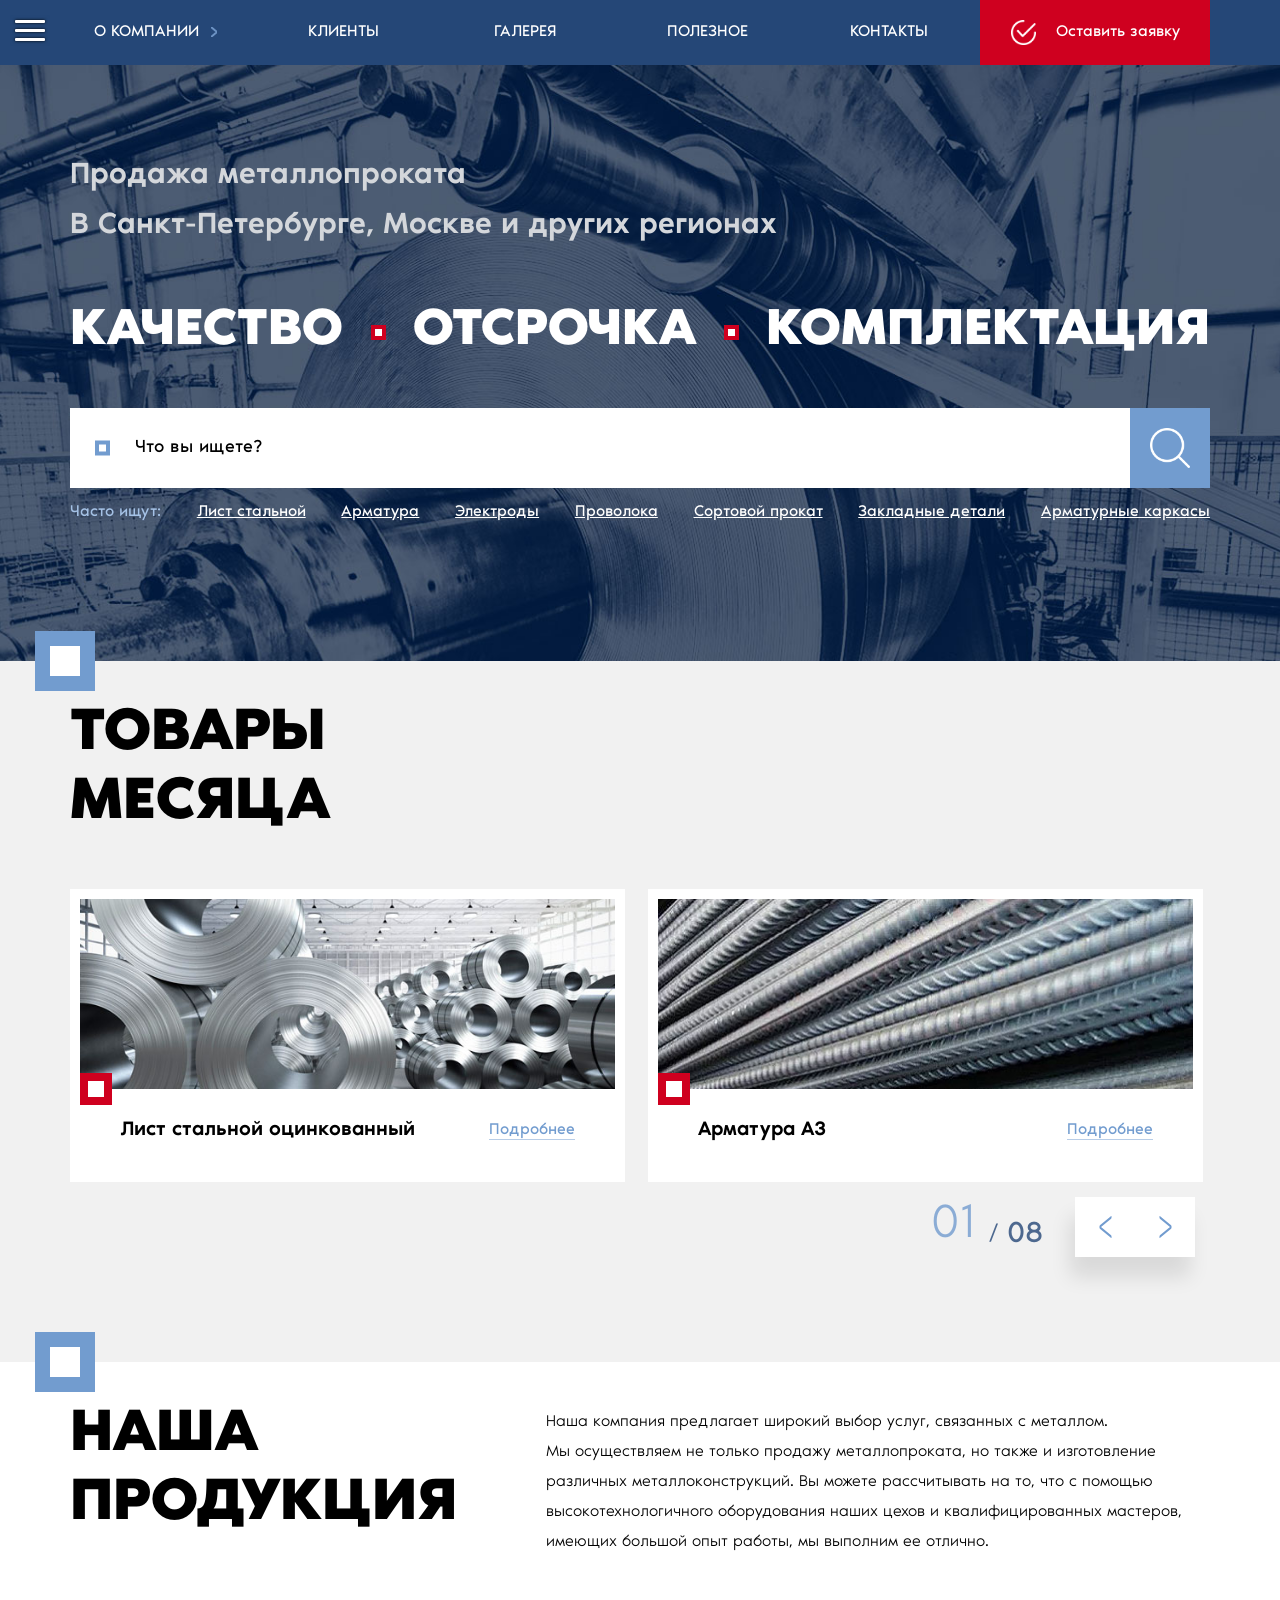
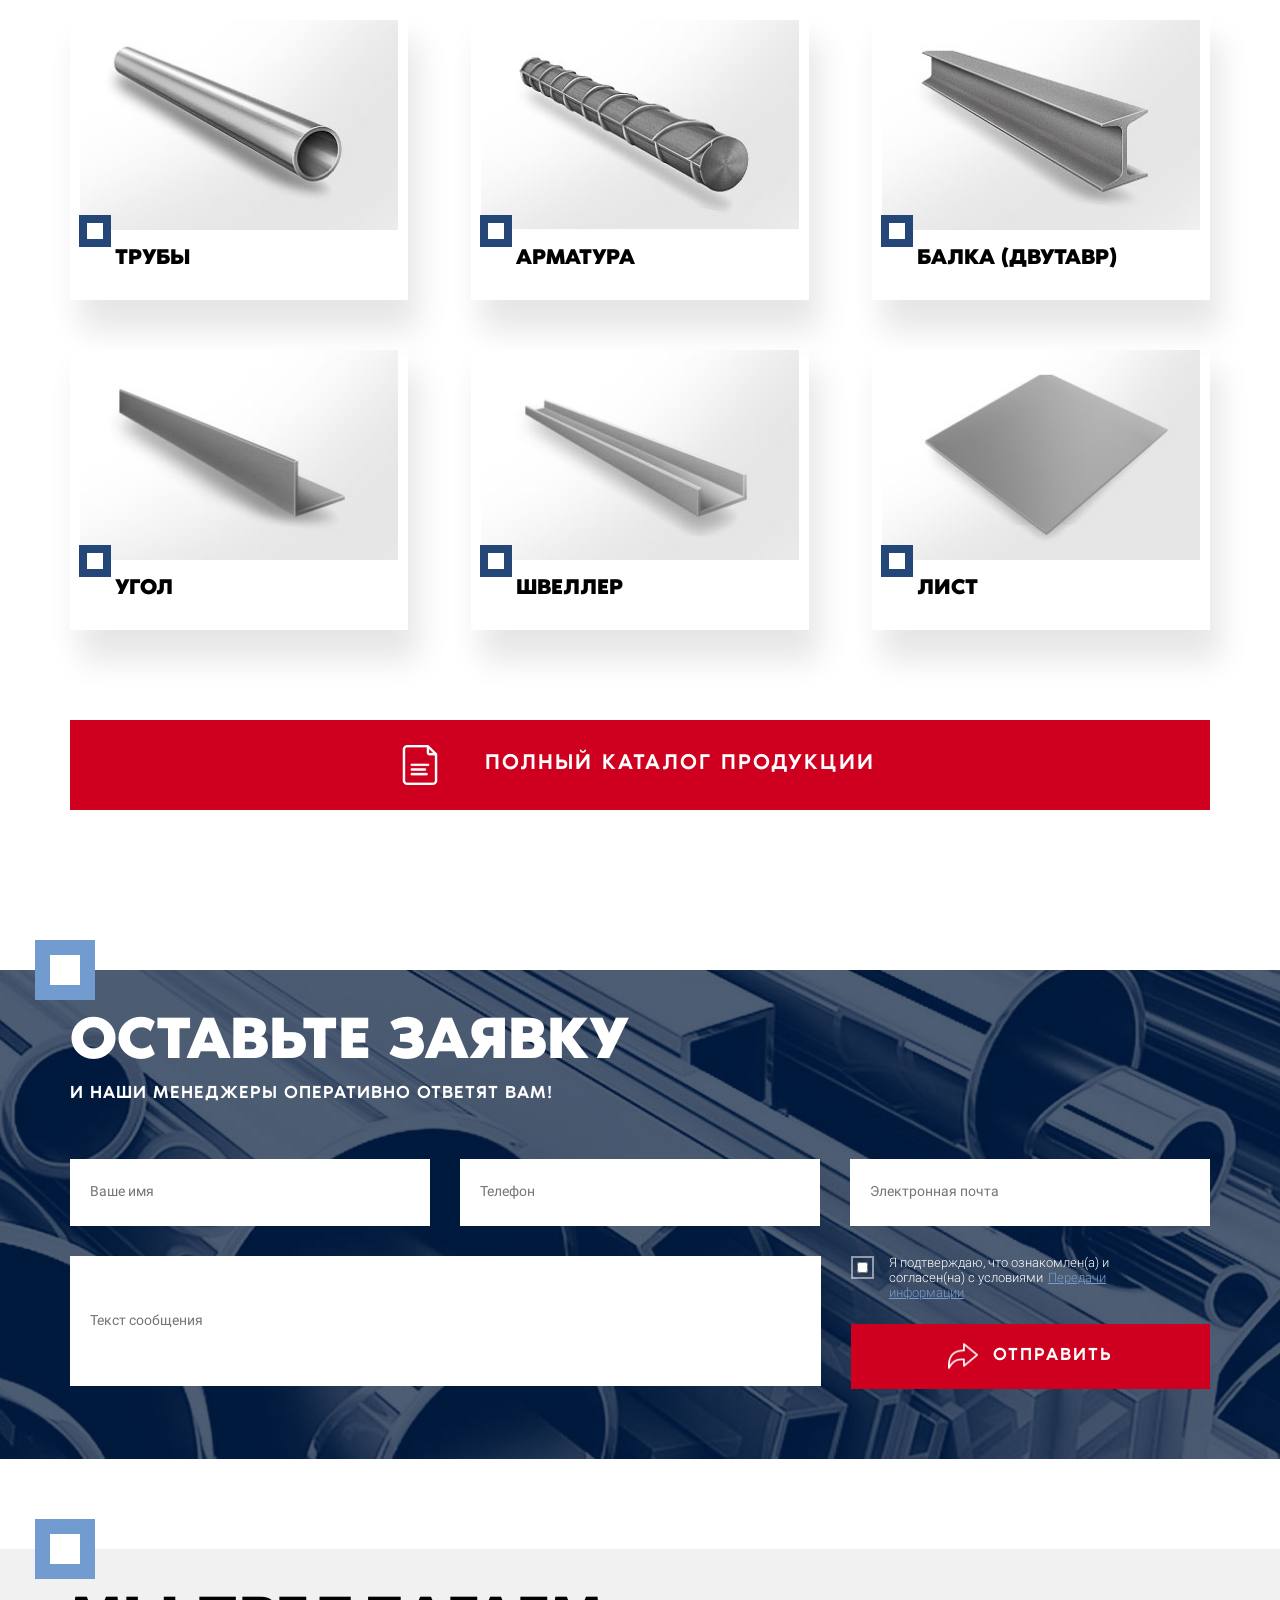
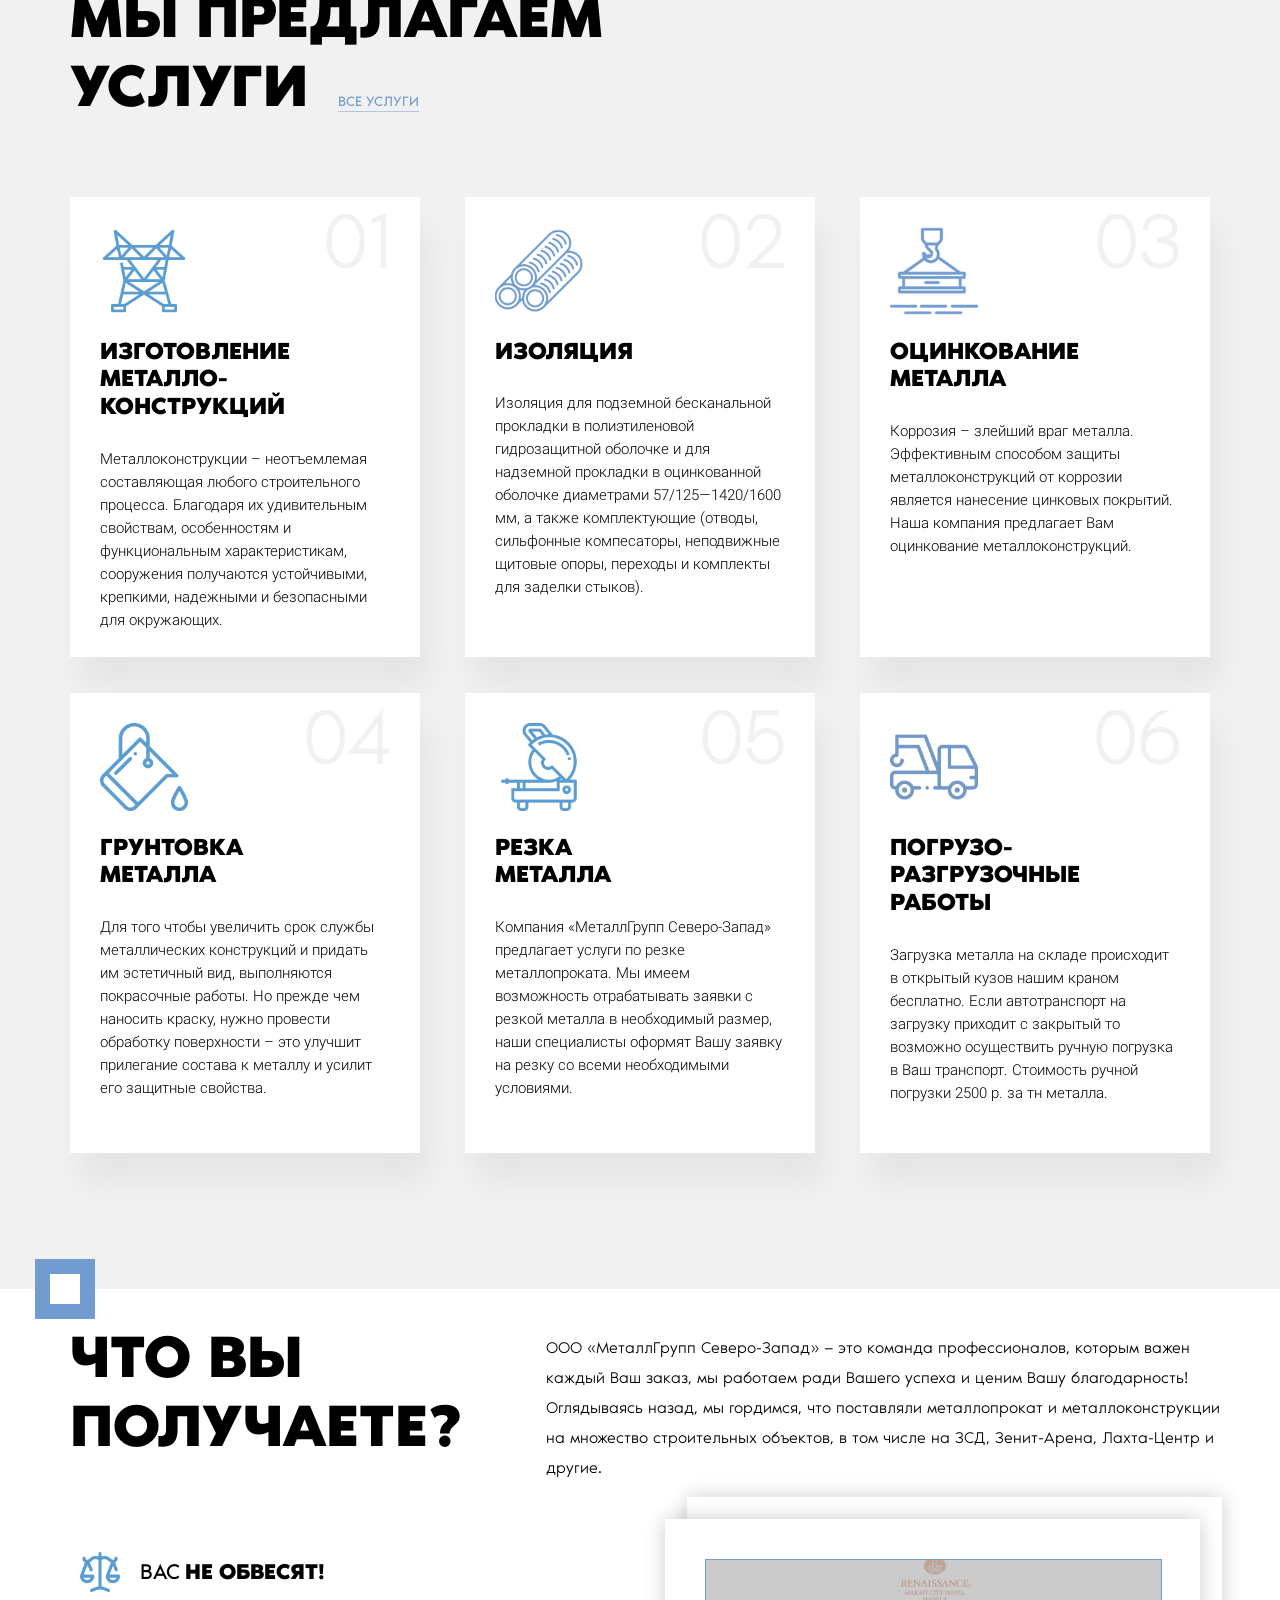
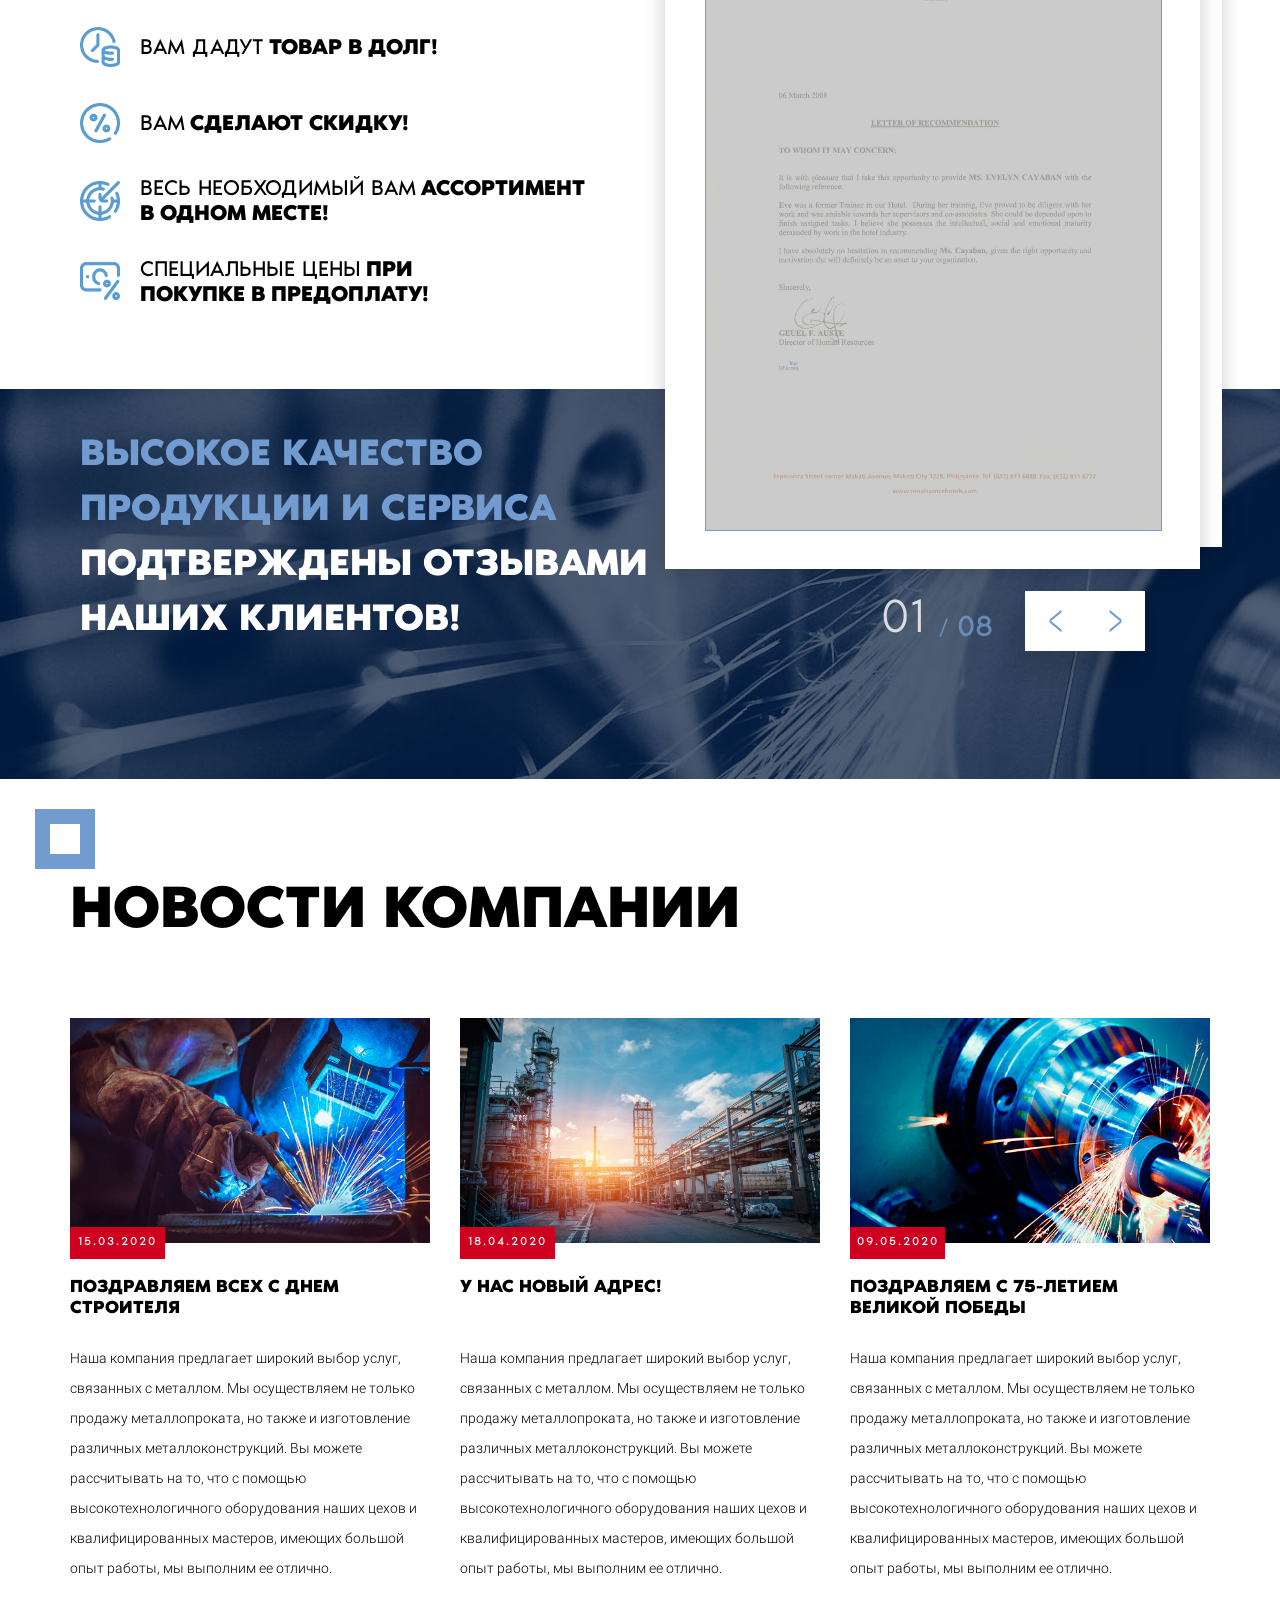
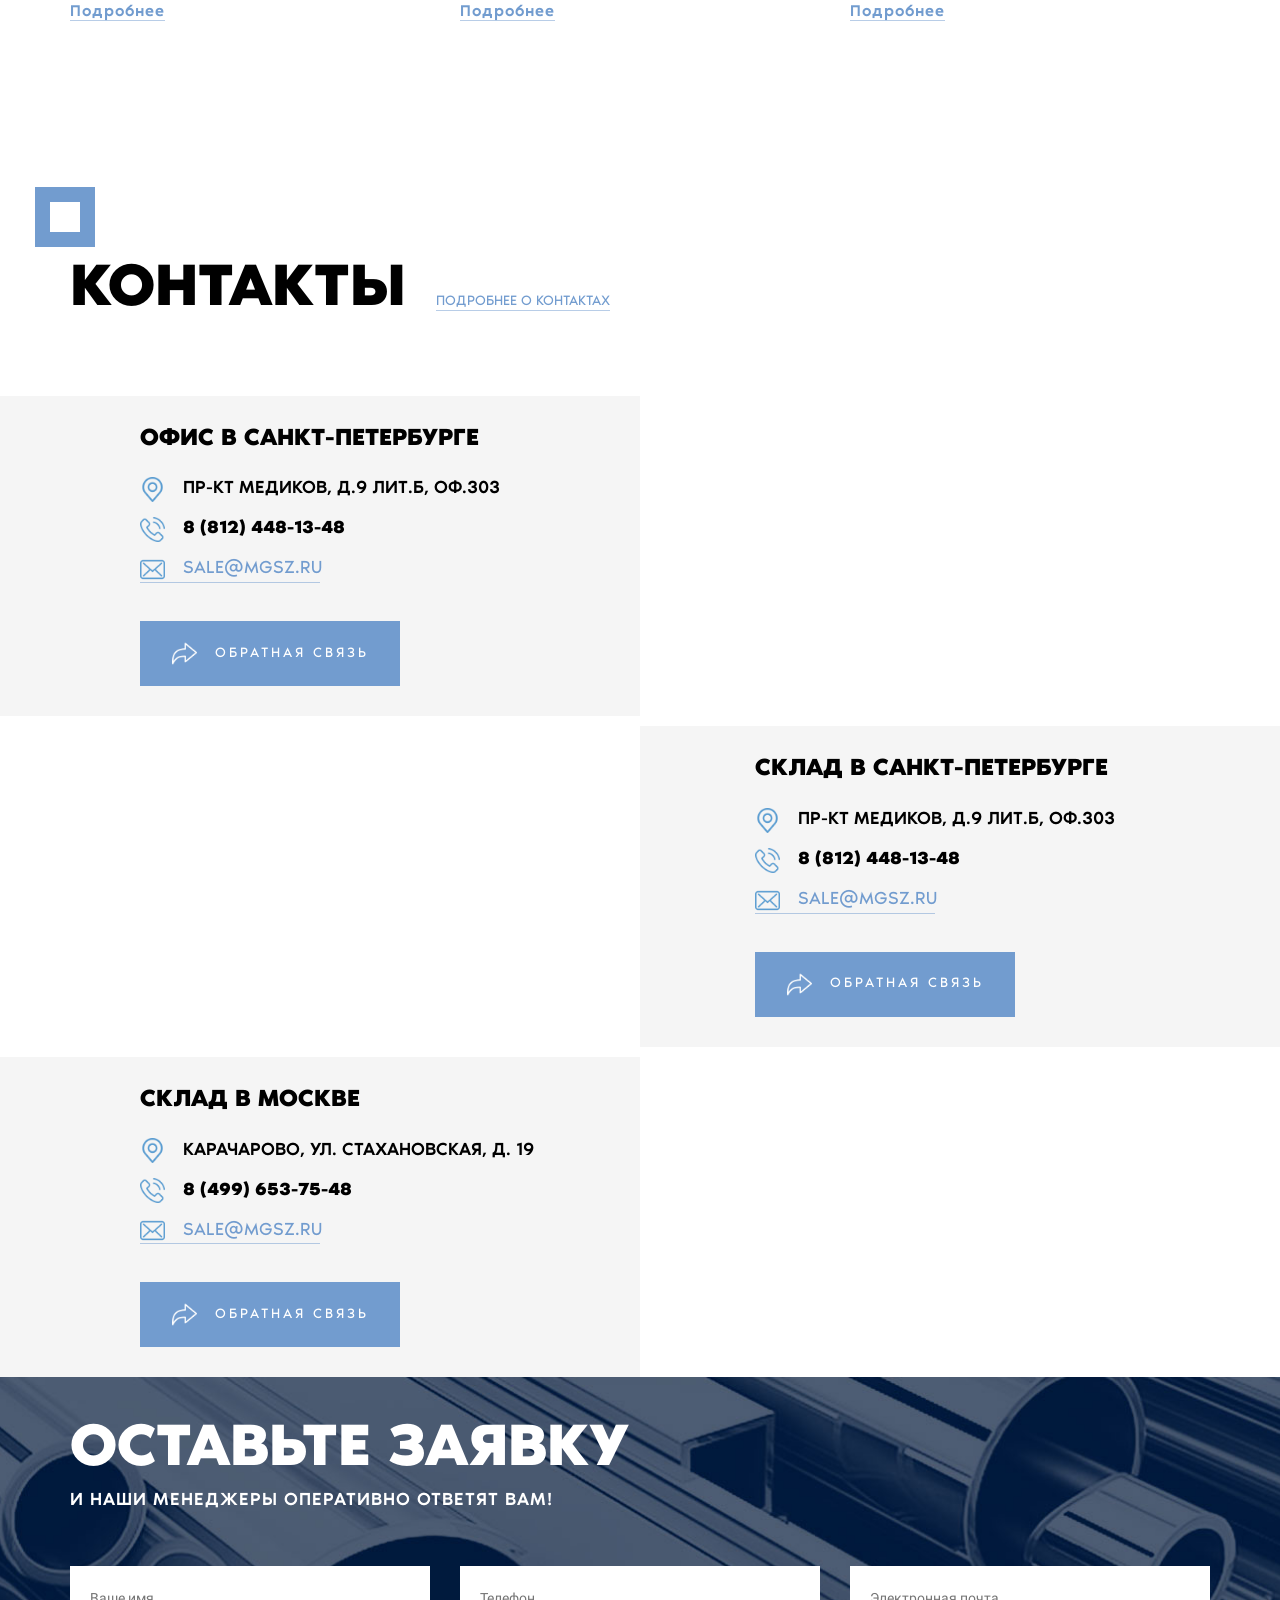
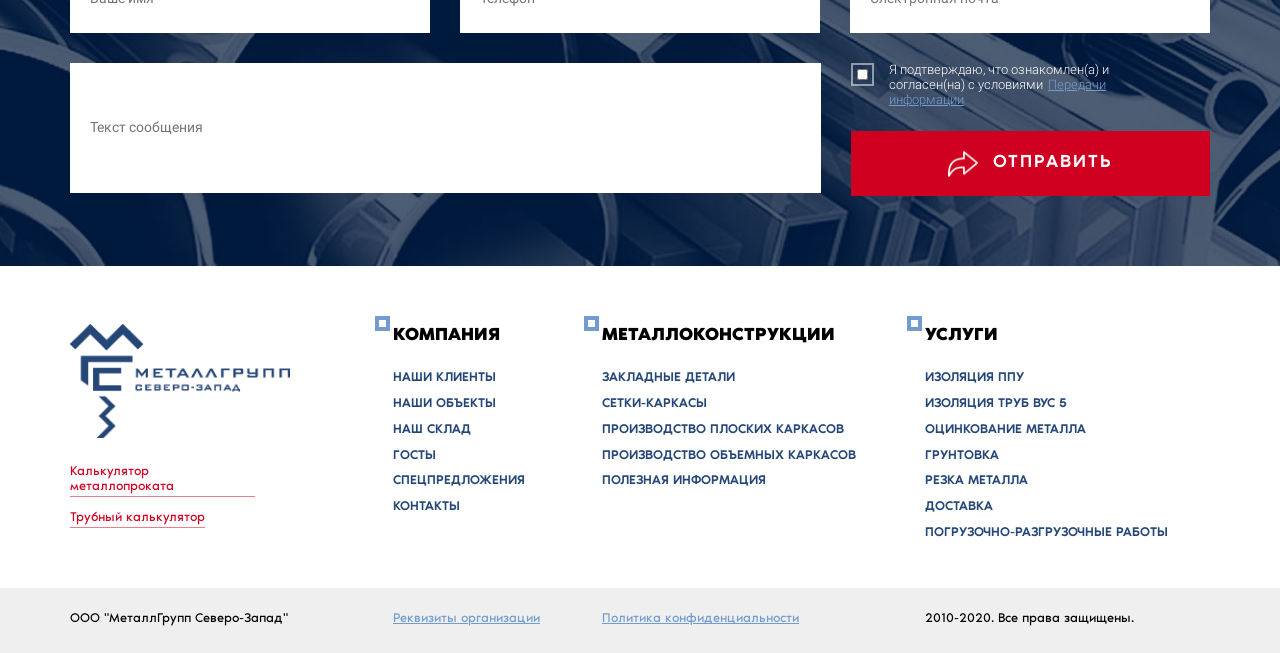
==== commit 60c6f246: "Сделана работа" ====
--- a/index.html
+++ b/index.html
@@ -18,12 +18,39 @@
   </head>
   <body>
     <div class="wrapper">
-      <div class="navburger for-active" id="navburger">
+          <div class="popup" id="popup">
+            <div class="popup__close" id="pop-close">+</div>
+            <div class="popup__price">
+              <div class="popup__img"><img src="./assets/images/pdf.png" alt="pdf"></div><span>Скачать полный прайс</span>
+            </div><span class="popup__desc">если вам необходим прайс отдельной категории или товара - запроситe его у нашего менеджера</span>
+            <div class="popup__heading">
+              <div class="popup__title">Оставить заявку</div>
+            </div>
+            <div class="popup__body">
+              <input type="name" placeholder="Ваше имя*" required>
+              <input type="phone" placeholder="Телефон*" required>
+              <input type="email" placeholder="Email*" required>
+              <textarea rows="5" placeholder="Текст сообщения"></textarea>
+              <div class="popup__body-submit">
+                <div class="popup__body-check">
+                  <div class="popup__body-checker">
+                    <input type="checkbox">
+                  </div>
+                  <div class="popup__body-text">Я подтверждаю, что ознакомлен(а) и согласен(на) с условиями<a href="">Передачи информации</a><span>*поля обязательные для заполнения</span></div>
+                </div>
+                <button class="popup__button">
+                  <div class="popup__button-icon"><img src="./assets/images/form_button.png" alt="Отправить"></div>
+                  <div class="popup__button-text">Отправить</div>
+                </button>
+              </div>
+            </div>
+          </div>
+      <div class="navburger brg" id="navburger">
         <div class="navburger-line"></div>
         <div class="navburger-line"></div>
         <div class="navburger-line"></div>
       </div>
-      <div class="burger for-active" id="burger">
+      <div class="burger brg" id="burger">
         <div class="burger-line"></div>
         <div class="burger-line"></div>
         <div class="burger-line"></div>
@@ -392,7 +419,7 @@
         <div class="sidebar__calc sidebar__other">
           <div class="sidebar__icon"><img src="./assets/images/calculator.png" alt="calculator"></div><span>Калькулятор</span>
         </div>
-        <div class="sidebar__price sidebar__other">
+        <div class="sidebar__price sidebar__other pop-trg">
           <div class="sidebar__icon"><img src="./assets/images/copy.png" alt="copy"></div><span>Скачать прайс-лист</span>
         </div>
       </sidebar>
@@ -400,28 +427,28 @@
         <nav class="navigation" id="navigation">
           <div class="navigation__menu">
             <ul class="navigation__list">
-              <li class="navigation__item for-active"><a href="/about"><span>О компании</span>
+              <li class="navigation__item for-active"><a href="/about.html"><span>О компании</span>
                       <svg class="arrow--right arrow" xmlns="http://www.w3.org/2000/svg" viewBox="0 0 10 6">
                         <path d="M0 0 L5 6 L10 0"></path>
                       </svg></a>
                 <ul class="navigation__sublist">
-                  <li class="navigation__subitem"><a href="#"><span>Новости компании</span></a></li>
+                  <li class="navigation__subitem"><a href="/news.html"><span>Новости компании</span></a></li>
                       <div class="square-small-blue">
                         <div class="square-small-blue__inner"></div>
                       </div>
-                  <li class="navigation__subitem"><a href="#"><span>Новости рынка металлов</span></a></li>
+                  <li class="navigation__subitem"><a href="/news.html"><span>Новости рынка металлов</span></a></li>
                       <div class="square-small-blue">
                         <div class="square-small-blue__inner"></div>
                       </div>
-                  <li class="navigation__subitem"><a href="#"><span>Наши клиенты</span></a></li>
+                  <li class="navigation__subitem"><a href="/about.html"><span>Наши клиенты</span></a></li>
                 </ul>
               </li>
-              <li class="navigation__item"><a href="#"><span>Клиенты</span></a></li>
+              <li class="navigation__item"><a href="/about.html"><span>Клиенты</span></a></li>
               <li class="navigation__item"><a href="/gallery.html"><span>Галерея</span></a></li>
-              <li class="navigation__item"><a href="#"><span>Полезное</span></a></li>
-              <li class="navigation__item"><a href="/contacts"><span>Контакты</span></a></li>
+              <li class="navigation__item"><a href="/about.html"><span>Полезное</span></a></li>
+              <li class="navigation__item"><a href="/contacts.html"><span>Контакты</span></a></li>
             </ul>
-            <button class="navigation__tick">
+            <button class="navigation__tick pop-trg">
               <div class="navigation__img"><img src="./assets/images/tick.png" alt="order"></div><span>Оставить заявку</span>
             </button>
           </div>
@@ -444,8 +471,7 @@
                           <div class="square-small-blue">
                             <div class="square-small-blue__inner"></div>
                           </div>
-                      <input type="text">
-                      <label>Что вы ищете?</label>
+                      <input type="text" placeholder="Что вы ищете?">
                       <div class="search__magnify"><img src="./assets/images/magnifying-glass.png" alt="magnifying-glass"></div>
                     </div>
                   </div>
@@ -469,7 +495,7 @@
                       <div class="square-large-blue__inner"></div>
                     </div>
                 <div class="section-heading">
-                  <h2 class="section-title">Товары месяца</h2><a class="section-subtitle" href="">Весь каталог</a>
+                  <h2 class="section-title">Товары месяца</h2><a class="section-subtitle" href=""></a>
                   <div class="section-text"></div>
                 </div>
             <div class="goods__slider">
@@ -607,8 +633,7 @@
                   </div>
             </div>
             <button class="products__button">
-              <div class="products__button-icon"><img src="./assets/images/products_button.png" alt="Полный каталог"></div>
-              <div class="products__button-text">Полный каталог продукции</div>
+              <div class="products__button-icon"><img src="./assets/images/products_button.png" alt="Полный каталог"></div><a class="products__button-text" href="/catalog.html">Полный каталог продукции</a>
             </button>
           </div>
         </section>
@@ -751,7 +776,7 @@
             <h2 class="reviews__title"> <span>Высокое качество продукции и сервиса</span><span>Подтверждены отзывами наших клиентов!</span></h2>
             <div class="reviews__sliders">
                   <div class="pdfs">
-                    <div class="glide">
+                    <div class="glide__pdf pdf--1">
                       <div class="glide__track" data-glide-el="track">
                         <div class="glide__slides pdfs__slides">
                           <div class="glide-slide">
@@ -776,7 +801,7 @@
                           </div>
                         </div>
                       </div>
-                      <div class="pdfs__controllers">
+                      <div class="pdfs__controllers controllers--white">
                             <div class="controllers controllers--white">
                               <div class="controllers__quant"><span class="controllers__slide" data-glide-el="track">01</span><span class="controllers__from">/</span><span class="controllers__all">08</span></div>
                               <div class="controllers__arrows" data-glide-el="controls">
@@ -847,26 +872,32 @@
                   <div class="contact">
                     <h3 class="contact__title">офис в санкт-петербурге</h3>
                     <div class="contact__address"><img src="./assets/images/place.png" alt="address"><span>пр-кт Медиков, д.9 лит.Б, оф.303</span></div><a class="contact__phone" href="tel:88124481348"><img src="./assets/images/phone-call.png" alt="address"><span>8 (812) 448-13-48</span></a><a class="contact__address contact__email" href="email:undefined"><img src="./assets/images/envelope.png" alt="address"><span>sale@mgsz.ru</span></a>
-                    <button class="contact__link"><img src="./assets/images/next2.png" alt="link"><span>Обратная связь</span></button>
-                  </div>
-            </div>
-            <div class="contacts__piece contacts__map sp-office"><img src="./assets/images/sp-office.jpg" alt="sp-office"></div>
+                    <button class="contact__link pop-trg"><img src="./assets/images/next2.png" alt="link"><span>Обратная связь</span></button>
+                  </div>
+            </div>
+            <div class="contacts__piece contacts__map sp-office">
+              <iframe src="https://yandex.ru/map-widget/v1/?um=constructor%3Af865219da72f7d67f4d0d8bdc857a2449816bd77bc2fa6070cef8cc6b06647b1&amp;amp;source=constructor" width="100%" height="400" frameborder="0"></iframe>
+            </div>
             <div class="contacts__piece contacts__data sp-stock">
                   <div class="contact">
                     <h3 class="contact__title">склад в санкт-петербурге</h3>
                     <div class="contact__address"><img src="./assets/images/place.png" alt="address"><span>пр-кт Медиков, д.9 лит.Б, оф.303</span></div><a class="contact__phone" href="tel:88124481348"><img src="./assets/images/phone-call.png" alt="address"><span>8 (812) 448-13-48</span></a><a class="contact__address contact__email" href="email:undefined"><img src="./assets/images/envelope.png" alt="address"><span>sale@mgsz.ru</span></a>
-                    <button class="contact__link"><img src="./assets/images/next2.png" alt="link"><span>Обратная связь</span></button>
-                  </div>
-            </div>
-            <div class="contacts__piece contacts__map sp-stock"><img src="./assets/images/sp-stock.jpg" alt="sp-office"></div>
+                    <button class="contact__link pop-trg"><img src="./assets/images/next2.png" alt="link"><span>Обратная связь</span></button>
+                  </div>
+            </div>
+            <div class="contacts__piece contacts__map sp-stock">
+              <iframe src="https://yandex.ru/map-widget/v1/?um=constructor%3Af865219da72f7d67f4d0d8bdc857a2449816bd77bc2fa6070cef8cc6b06647b1&amp;amp;source=constructor" width="100%" height="400" frameborder="0"></iframe>
+            </div>
             <div class="contacts__piece contacts__data msk-stock">
                   <div class="contact">
                     <h3 class="contact__title">склад в москве</h3>
                     <div class="contact__address"><img src="./assets/images/place.png" alt="address"><span>Карачарово, ул. Стахановская, д. 19</span></div><a class="contact__phone" href="tel: 84996537548"><img src="./assets/images/phone-call.png" alt="address"><span> 8 (499) 653-75-48</span></a><a class="contact__address contact__email" href="email:undefined"><img src="./assets/images/envelope.png" alt="address"><span>sale@mgsz.ru</span></a>
-                    <button class="contact__link"><img src="./assets/images/next2.png" alt="link"><span>Обратная связь</span></button>
-                  </div>
-            </div>
-            <div class="contacts__piece contacts__map msk-stock"><img src="./assets/images/msk-stock.jpg" alt="sp-office"></div>
+                    <button class="contact__link pop-trg"><img src="./assets/images/next2.png" alt="link"><span>Обратная связь</span></button>
+                  </div>
+            </div>
+            <div class="contacts__piece contacts__map msk-stock">
+              <iframe src="https://yandex.ru/map-widget/v1/?um=constructor%3Af865219da72f7d67f4d0d8bdc857a2449816bd77bc2fa6070cef8cc6b06647b1&amp;amp;source=constructor" width="100%" height="400" frameborder="0"></iframe>
+            </div>
           </div>
         </section>
             <div class="form form--bottom">
@@ -917,13 +948,7 @@
                             <div class="square-small-blue__inner"></div>
                           </div>
                       <div class="footer-column__name">Компания</div>
-                      <div class="footer-column__lines">
-                        <div class="footer-column__line">Наши клиенты</div>
-                        <div class="footer-column__line">Наши объекты</div>
-                        <div class="footer-column__line">Наш склад</div>
-                        <div class="footer-column__line">Госты</div>
-                        <div class="footer-column__line">Спецпредложения</div>
-                        <div class="footer-column__line">Контакты</div>
+                      <div class="footer-column__lines"><a class="footer-column__line" href="">Наши клиенты</a><a class="footer-column__line" href="">Наши объекты</a><a class="footer-column__line" href="">Наш склад</a><a class="footer-column__line" href="">Госты</a><a class="footer-column__line" href="">Спецпредложения</a><a class="footer-column__line" href="">Контакты</a>
                         <!-- .footer-column__line.footer-column__line2=line2-->
                         <!-- .footer-column__line.footer-column__line3=line3-->
                         <!-- .footer-column__line.footer-column__line4=line4-->
@@ -937,12 +962,7 @@
                             <div class="square-small-blue__inner"></div>
                           </div>
                       <div class="footer-column__name">Металлоконструкции</div>
-                      <div class="footer-column__lines">
-                        <div class="footer-column__line">Закладные детали</div>
-                        <div class="footer-column__line">Сетки-каркасы</div>
-                        <div class="footer-column__line">Производство плоских каркасов</div>
-                        <div class="footer-column__line">Производство объемных каркасов</div>
-                        <div class="footer-column__line">Полезная информация</div>
+                      <div class="footer-column__lines"><a class="footer-column__line" href="">Закладные детали</a><a class="footer-column__line" href="">Сетки-каркасы</a><a class="footer-column__line" href="">Производство плоских каркасов</a><a class="footer-column__line" href="">Производство объемных каркасов</a><a class="footer-column__line" href="">Полезная информация</a>
                         <!-- .footer-column__line.footer-column__line2=line2-->
                         <!-- .footer-column__line.footer-column__line3=line3-->
                         <!-- .footer-column__line.footer-column__line4=line4-->
@@ -956,14 +976,7 @@
                             <div class="square-small-blue__inner"></div>
                           </div>
                       <div class="footer-column__name">Услуги</div>
-                      <div class="footer-column__lines">
-                        <div class="footer-column__line">Изоляция ППУ</div>
-                        <div class="footer-column__line">Изоляция труб ВУС 5</div>
-                        <div class="footer-column__line">Оцинкование металла</div>
-                        <div class="footer-column__line">Грунтовка</div>
-                        <div class="footer-column__line">Резка металла</div>
-                        <div class="footer-column__line">Доставка</div>
-                        <div class="footer-column__line">Погрузочно-разгрузочные работы</div>
+                      <div class="footer-column__lines"><a class="footer-column__line" href="">Изоляция ППУ</a><a class="footer-column__line" href="">Изоляция труб ВУС 5</a><a class="footer-column__line" href="">Оцинкование металла</a><a class="footer-column__line" href="">Грунтовка</a><a class="footer-column__line" href="">Резка металла</a><a class="footer-column__line" href="">Доставка</a><a class="footer-column__line" href="">Погрузочно-разгрузочные работы</a>
                         <!-- .footer-column__line.footer-column__line2=line2-->
                         <!-- .footer-column__line.footer-column__line3=line3-->
                         <!-- .footer-column__line.footer-column__line4=line4-->
@@ -985,7 +998,7 @@
         </footer>
       </div>
     </div>
-    <script src="./assets/libraries/glide-3.4.1/dist/glide.min.mjs"></script>
-    <script src="./assets/js/script.mjs"></script>
+    <script src="./assets/libraries/glide-3.4.1/dist/glide.min.js"></script>
+    <script src="./assets/js/script.js"></script>
   </body>
 </html>
--- a/assets/css/app.css
+++ b/assets/css/app.css
@@ -12,7 +12,7 @@
   min-height: 100%;
   background: white;
   color: black;
-  overflow-x: hidden;
+  overflow: hidden;
   font-family: "NoirPro";
   font-weight: normal;
 }
@@ -186,6 +186,19 @@
   position: relative;
   margin-left: 30px;
   color: #729ccf;
+  text-decoration: none;
+  border-bottom: 1px solid rgba(114, 156, 207, 0.5);
+}
+
+.good__link:hover, .good__link:focus {
+  color: #5f8fc9;
+  border-bottom: 1px solid #5f8fc9;
+  outline: none;
+}
+
+.good__link:active {
+  color: #4c81c2;
+  border-bottom: 1px solid #4c81c2;
 }
 
 .products {
@@ -261,6 +274,21 @@
   font-weight: 500;
   letter-spacing: 2px;
   cursor: pointer;
+  transition: .5s;
+}
+
+.products__button a {
+  text-decoration: none;
+  color: white;
+}
+
+.products__button:hover, .products__button:focus {
+  background: #b6001b;
+  outline: none;
+}
+
+.products__button:active {
+  background: #9c0017;
 }
 
 @media (max-width: 1199px) {
@@ -304,7 +332,7 @@
 .product {
   position: relative;
   width: 338px;
-  height: 270px;
+  height: 290px;
   box-shadow: 10px 30px 30px rgba(0, 0, 0, 0.1);
   margin-bottom: 40px;
   padding: 10px;
@@ -312,6 +340,20 @@
   text-transform: uppercase;
   font-weight: 700;
   box-sizing: border-box;
+  cursor: pointer;
+  transition: .5s;
+}
+
+.product:hover, .product:focus {
+  box-shadow: 10px 30px 30px rgba(0, 0, 0, 0.2);
+}
+
+.product:hover .product__name, .product:focus .product__name {
+  color: #254777;
+}
+
+.product .square-medium-blue {
+  left: -36px;
 }
 
 .product__img {
@@ -333,7 +375,7 @@
 
 @media (max-width: 1199px) {
   .product {
-    height: 180px;
+    height: 200px;
     margin: 0 15px 20px;
     font-size: 18px;
     box-shadow: 10px 10px 10px rgba(0, 0, 0, 0.1);
@@ -346,6 +388,7 @@
   align-items: center;
   height: calc(100% - 210px);
   margin: auto 35px;
+  transition: .5s;
 }
 
 @media (max-width: 1199px) {
@@ -429,6 +472,20 @@
   padding: 30px;
   font-size: 22px;
   font-weight: 700;
+  cursor: pointer;
+  transition: .5s;
+}
+
+.service:hover, .service:focus {
+  box-shadow: 10px 30px 30px rgba(0, 0, 0, 0.2);
+}
+
+.service:hover .service__number, .service:focus .service__number {
+  color: #729ccf;
+}
+
+.service:hover .service__title, .service:focus .service__title {
+  color: #254777;
 }
 
 @media (max-width: 1199px) {
@@ -476,6 +533,7 @@
   color: #f1f1f1;
   letter-spacing: -3px;
   line-height: 47px;
+  transition: .5s;
 }
 
 @media (max-width: 1199px) {
@@ -492,6 +550,7 @@
   font-size: 24px;
   margin: 25px 0;
   text-transform: uppercase;
+  transition: .5s;
 }
 
 @media (max-width: 1199px) {
@@ -634,6 +693,12 @@
   background: white;
 }
 
+@media (max-width: 1199px) {
+  .reviews {
+    padding-bottom: 50px;
+  }
+}
+
 .reviews__bg {
   position: absolute;
   display: block;
@@ -732,13 +797,14 @@
   position: relative;
   width: 100%;
   background: white;
+  z-index: 20;
 }
 
 .news__content {
   position: relative;
   max-width: 1170px;
   margin: 0 auto;
-  padding: 40px 15px 140px;
+  padding: 40px 15px 80px;
   box-sizing: border-box;
 }
 
@@ -859,6 +925,19 @@
 
 .news__more a {
   color: #729ccf;
+  text-decoration: none;
+  border-bottom: 1px solid rgba(114, 156, 207, 0.5);
+}
+
+.news__more a:hover, .news__more a:focus {
+  color: #5f8fc9;
+  border-bottom: 1px solid #5f8fc9;
+  outline: none;
+}
+
+.news__more a:active {
+  color: #4c81c2;
+  border-bottom: 1px solid #4c81c2;
 }
 
 @media (max-width: 1199px) {
@@ -879,14 +958,15 @@
   position: relative;
   max-width: 1170px;
   height: auto;
-  margin: auto;
-  padding: 40px 15px;
+  margin: 60px auto 0;
+  padding: 40px 15px 0;
   box-sizing: border-box;
 }
 
 @media (max-width: 1199px) {
   .contacts__content {
     padding: 20px 15px 0;
+    margin: 0 auto;
   }
 }
 
@@ -956,7 +1036,7 @@
   background: #f5f5f5;
   padding: 30px 0;
   display: flex;
-  justify-content: center;
+  justify-content: flex-end;
 }
 
 @media (max-width: 1199px) {
@@ -971,6 +1051,17 @@
 
 .contacts__data.sp-stock {
   order: 4;
+  justify-content: flex-start;
+}
+
+.contacts__data.sp-stock .contact {
+  margin-left: 115px;
+}
+
+@media (max-width: 1199px) {
+  .contacts__data.sp-stock .contact {
+    margin: 0;
+  }
 }
 
 @media (max-width: 1199px) {
@@ -994,7 +1085,7 @@
   overflow: hidden;
 }
 
-.contacts__map img {
+.contacts__map iframe {
   position: relative;
   width: 100%;
   height: 100%;
@@ -1025,101 +1116,150 @@
   order: 6;
 }
 
-.news {
+.catalog {
   position: relative;
   width: 100%;
   background: white;
 }
 
-.news .section-heading {
-  width: 100%;
-}
-
-.news .section-subtitle {
-  display: none;
-}
-
-.news__content {
-  position: relative;
-  display: flex;
-  flex-direction: column;
+.catalog__content {
+  position: relative;
   max-width: 1170px;
-  margin: 90px auto 0;
-  padding: 40px 15px 90px;
+  height: auto;
+  margin: 60px auto 0;
+  padding: 40px 15px;
   box-sizing: border-box;
 }
 
 @media (max-width: 1199px) {
-  .news__content {
-    padding: 20px 15px 0;
-  }
-}
-
-.news__content .controllers {
-  position: relative;
-  justify-self: flex-end;
-  align-self: flex-end;
-}
-
-@media (max-width: 1199px) {
-  .news__content .controllers {
+  .catalog__content {
+    padding: 20px 15px 30px;
+  }
+}
+
+.catalog__content .section-heading {
+  margin-bottom: 30px;
+}
+
+.catalog__text {
+  position: relative;
+  width: 58%;
+  right: 0;
+  font-size: 16px;
+  font-weight: 300;
+  line-height: 30px;
+}
+
+.catalog__text p {
+  margin: 0;
+}
+
+@media (max-width: 1199px) {
+  .catalog__text {
     margin-bottom: 30px;
   }
 }
 
-.news__content .controllers__arrows {
-  box-shadow: -5px 20px 20px rgba(0, 0, 0, 0.1);
-}
-
-.news__body {
-  position: relative;
-  width: 100%;
-  height: 100%;
+.catalog__body {
+  position: relative;
+  width: 100%;
   display: flex;
   flex-wrap: wrap;
   justify-content: space-between;
-}
-
-@media (max-width: 1199px) {
-  .news__body {
+  margin-bottom: 50px;
+}
+
+@media (max-width: 1199px) {
+  .catalog__body {
     justify-content: space-around;
-  }
-}
-
-.news__item {
+    margin-bottom: 20px;
+  }
+}
+
+.product-absolute {
+  position: absolute;
+  right: 0;
+  top: -300px;
+}
+
+@media (max-width: 1199px) {
+  .product-absolute {
+    position: relative;
+    top: 0;
+  }
+}
+
+.about {
+  position: relative;
+  width: 100%;
+  background: white;
+}
+
+.about__content {
+  position: relative;
+  max-width: 1170px;
+  margin: 60px auto 0;
+  padding: 40px 15px 80px;
+  box-sizing: border-box;
+}
+
+@media (max-width: 1199px) {
+  .about__content {
+    padding: 20px 15px 0;
+  }
+}
+
+.about__body {
+  position: relative;
+  width: 100%;
+  height: 100%;
+  display: flex;
+  flex-wrap: wrap;
+  justify-content: space-between;
+  margin-bottom: 40px;
+  padding-top: 40px;
+}
+
+@media (max-width: 1199px) {
+  .about__body {
+    justify-content: space-around;
+    margin-bottom: 0;
+  }
+}
+
+.about__item {
   position: relative;
   width: 360px;
   height: auto;
   box-sizing: border-box;
-  margin-bottom: 45px;
   font-weight: 700;
 }
 
 @media (max-width: 1199px) {
-  .news__item {
+  .about__item {
     width: 300px;
     margin: 0 10px 40px;
   }
 }
 
-.news__img {
+.about__img {
   width: 100%;
   height: 225px;
 }
 
 @media (max-width: 1199px) {
-  .news__img {
+  .about__img {
     height: 150px;
   }
 }
 
-.news__img img {
+.about__img img {
   height: 100%;
   width: 100%;
   object-fit: cover;
 }
 
-.news__date {
+.about__date {
   position: absolute;
   display: flex;
   justify-content: center;
@@ -1135,12 +1275,12 @@
 }
 
 @media (max-width: 1199px) {
-  .news__date {
+  .about__date {
     top: 134px;
   }
 }
 
-.news__name {
+.about__name {
   position: relative;
   display: flex;
   justify-content: flex-start;
@@ -1155,6 +1295,1527 @@
 }
 
 @media (max-width: 1199px) {
+  .about__name {
+    padding: 20px 0 15px;
+    height: auto;
+  }
+}
+
+.about__text {
+  font-family: Roboto;
+  font-weight: 300;
+  font-size: 14px;
+  line-height: 30px;
+}
+
+@media (max-width: 1199px) {
+  .about__text {
+    text-align: justify;
+    line-height: 20px;
+  }
+}
+
+.about__more {
+  margin-top: 20px;
+  font-weight: 500;
+  letter-spacing: 1px;
+}
+
+.about__more a {
+  color: #729ccf;
+}
+
+@media (max-width: 1199px) {
+  .about__more {
+    font-size: 14px;
+    margin-top: 7px;
+  }
+}
+
+.clients {
+  position: relative;
+  width: 100%;
+  background: white;
+}
+
+.clients .section-heading {
+  width: 100%;
+}
+
+.clients .controllers {
+  justify-content: flex-end;
+}
+
+.clients__controllers {
+  position: absolute;
+  bottom: -100px;
+  right: 0;
+  display: flex;
+  justify-content: flex-end;
+}
+
+.clients__content {
+  position: relative;
+  max-width: 1170px;
+  margin: 0 auto;
+  padding: 40px 15px 140px;
+  box-sizing: border-box;
+}
+
+@media (max-width: 1199px) {
+  .clients__content {
+    padding: 20px 15px 30px;
+  }
+}
+
+@media (min-width: 768px) and (max-width: 1199px) {
+  .clients__content {
+    padding: 40px 15px 130px;
+  }
+}
+
+.clients__body {
+  position: relative;
+  width: 100%;
+  height: 100%;
+  display: flex;
+  flex-wrap: wrap;
+  justify-content: space-between;
+  margin: 20px 0 40px;
+}
+
+@media (max-width: 1199px) {
+  .clients__body {
+    justify-content: space-around;
+  }
+}
+
+.client {
+  position: relative;
+  display: flex;
+  flex-direction: column;
+  justify-content: space-between;
+  align-items: center;
+  width: 260px;
+  box-sizing: border-box;
+}
+
+@media (max-width: 1199px) {
+  .client {
+    margin-bottom: 20px;
+  }
+}
+
+.client__img {
+  position: relative;
+  width: 60%;
+  height: 100px;
+  margin-bottom: 70px;
+}
+
+@media (max-width: 1199px) {
+  .client__img {
+    margin-bottom: 5px;
+  }
+}
+
+.client__img img {
+  width: 100%;
+  height: 100%;
+  object-fit: contain;
+}
+
+.client__name {
+  position: relative;
+  text-transform: uppercase;
+  font-size: 14px;
+  font-weight: normal;
+  text-align: center;
+}
+
+.reviews {
+  position: relative;
+  width: 100%;
+  height: 100%;
+  background: white;
+  z-index: 15;
+}
+
+.reviews .section-title {
+  color: white;
+}
+
+.reviews__bg {
+  position: absolute;
+  display: block;
+  top: 0;
+  width: 100%;
+  height: 100%;
+  z-index: 0;
+}
+
+.reviews__bg img {
+  width: 100%;
+  height: 100%;
+  object-fit: cover;
+}
+
+.reviews__content-extended {
+  position: relative;
+  display: flex;
+  flex-direction: column;
+  width: 1170px;
+  height: 540px;
+  z-index: 2;
+  padding: 55px 25px 0;
+  margin: auto;
+  box-sizing: border-box;
+}
+
+@media (max-width: 1199px) {
+  .reviews__content-extended {
+    width: 100%;
+    height: 700px;
+    padding: 20px 15px 30px;
+    flex-direction: column;
+  }
+}
+
+@media (min-width: 768px) and (max-width: 1199px) {
+  .reviews__content-extended {
+    height: 600px;
+    align-items: flex-start;
+  }
+}
+
+.reviews__content-extended .reviews__sliders {
+  position: absolute;
+  right: 0;
+  top: 100px;
+}
+
+@media (max-width: 1199px) {
+  .reviews__content-extended .reviews__sliders {
+    position: relative;
+    align-self: center;
+    top: 30px;
+  }
+}
+
+@media (min-width: 768px) and (max-width: 1199px) {
+  .reviews__content-extended .reviews__sliders {
+    position: absolute;
+    right: 28px;
+    top: 50px;
+  }
+  .reviews__content-extended .reviews__sliders .controllers__quant {
+    background: rgba(255, 255, 255, 0.8);
+  }
+}
+
+.reviews__content-extended .reviews__sliders .reviews__title {
+  font-size: 36px;
+}
+
+.reviews__title {
+  position: relative;
+  display: flex;
+  width: 55%;
+  margin: 0;
+  flex-direction: column;
+  font-size: 38px;
+  text-transform: uppercase;
+  font-weight: 600;
+  color: white;
+  line-height: 55px;
+}
+
+@media (max-width: 1199px) {
+  .reviews__title {
+    width: 100%;
+    font-size: 18px;
+    line-height: normal;
+    margin-bottom: 30px;
+  }
+}
+
+@media (min-width: 768px) and (max-width: 1199px) {
+  .reviews__title {
+    width: 50%;
+    font-size: 26px;
+    text-align: left;
+    margin-bottom: 50px;
+  }
+}
+
+.reviews__title span:first-child {
+  color: #729ccf;
+}
+
+.reviews__desc {
+  position: relative;
+  display: flex;
+  align-items: center;
+  width: 100%;
+  font-size: 14px;
+  text-transform: uppercase;
+  color: white;
+  margin-top: 60px;
+}
+
+@media (max-width: 1199px) {
+  .reviews__desc {
+    justify-content: center;
+    margin-top: 0;
+  }
+}
+
+@media (min-width: 768px) and (max-width: 1199px) {
+  .reviews__desc {
+    position: relative;
+    margin-top: 150px;
+    justify-content: flex-end;
+    width: calc(100% - 380px);
+  }
+}
+
+.reviews__desc:after {
+  content: '';
+  position: relative;
+  display: block;
+  width: 200px;
+  height: 1px;
+  background: #729ccf;
+  z-index: 20;
+  left: 96px;
+}
+
+@media (max-width: 1199px) {
+  .reviews__desc:after {
+    display: none;
+  }
+}
+
+.more {
+  position: relative;
+  width: 100%;
+  background: white;
+}
+
+.more__content {
+  position: relative;
+  max-width: 1170px;
+  margin: 285px auto 0;
+  padding: 40px 15px 50px;
+  box-sizing: border-box;
+}
+
+@media (max-width: 1199px) {
+  .more__content {
+    margin-top: 20px;
+    padding: 20px 15px 0;
+  }
+}
+
+.more__content .section-heading {
+  width: 100%;
+}
+
+@media (max-width: 1199px) {
+  .more__content .section-heading {
+    width: 95%;
+  }
+}
+
+.more__content .section-subtitle {
+  margin-left: 50px;
+}
+
+.more__content .section-subtitle:before {
+  content: '';
+  position: absolute;
+  bottom: 0;
+  left: -40px;
+  display: inline-block;
+  height: 36px;
+  width: 31px;
+  z-index: 10;
+  background: url(/assets/images/pdf.png);
+  background-size: contain;
+}
+
+@media (max-width: 1199px) {
+  .more__content .section-subtitle {
+    margin-top: 25px;
+  }
+}
+
+.more__body {
+  position: relative;
+  width: 100%;
+  height: 100%;
+  display: flex;
+  flex-wrap: wrap;
+}
+
+@media (max-width: 1199px) {
+  .more__body {
+    justify-content: space-around;
+  }
+}
+
+.more__text {
+  position: relative;
+  font-family: Roboto;
+  font-size: 16px;
+  font-weight: 300;
+  line-height: 30px;
+}
+
+.advantages-horizontal {
+  position: relative;
+  width: 100%;
+  background: white;
+}
+
+.advantages-horizontal__content {
+  position: relative;
+  max-width: 1170px;
+  height: auto;
+  margin: auto;
+  padding: 40px 15px 150px;
+  box-sizing: border-box;
+}
+
+@media (max-width: 1199px) {
+  .advantages-horizontal__content {
+    padding: 20px 15px 30px;
+  }
+}
+
+.advantages-horizontal__body {
+  position: relative;
+  display: flex;
+  justify-content: center;
+  width: 100%;
+  margin: 20px auto 0;
+  flex-wrap: wrap;
+}
+
+.advantages-horizontal__body .advantages__item {
+  position: relative;
+  width: 30%;
+  min-width: 280px;
+  height: auto;
+  display: flex;
+  flex-direction: column;
+  align-items: center;
+  justify-content: center;
+  margin: 25px 10px;
+}
+
+.advantages-horizontal__body .advantages__item:nth-child(4) {
+  width: 35%;
+  min-width: 280px;
+}
+
+.advantages-horizontal__body .advantages__item:nth-child(5) {
+  width: 35%;
+  min-width: 280px;
+}
+
+.advantages-horizontal__body .advantages__image {
+  height: 70px;
+  width: 70px;
+}
+
+.advantages-horizontal__body .advantages__text {
+  display: inline-block;
+  width: 100%;
+  flex-wrap: wrap;
+  margin: 35px 0 0;
+  text-align: center;
+}
+
+.advantages-horizontal__body .advantages__text span {
+  display: inline-block;
+  width: auto;
+  font-size: 22px;
+}
+
+.advantages-horizontal__item {
+  position: relative;
+  width: 100%;
+  display: flex;
+  align-items: center;
+  margin: 15px 0;
+}
+
+.advantages-horizontal__image {
+  position: relative;
+  width: 40px;
+  margin: 0 10px;
+  flex-shrink: 0;
+}
+
+.advantages-horizontal__image img {
+  position: relative;
+  width: 100%;
+  height: 100%;
+  object-fit: cover;
+}
+
+.advantages-horizontal__text {
+  font-size: 22px;
+  font-family: 'NoirPro';
+  margin: 0 10px;
+}
+
+@media (max-width: 1199px) {
+  .advantages-horizontal__text {
+    font-size: 18px;
+    display: block;
+  }
+}
+
+.advantages-horizontal__text span {
+  width: 100%;
+  text-transform: uppercase;
+}
+
+.advantages-horizontal__text span:first-child {
+  white-space: nowrap;
+}
+
+@media (max-width: 1199px) {
+  .advantages-horizontal__text span:first-child {
+    white-space: normal;
+  }
+}
+
+.advantages-horizontal__text span:last-child {
+  padding-left: 5px;
+  font-weight: 600;
+}
+
+.logistics {
+  position: relative;
+  width: 100%;
+  background: #f1f1f1;
+}
+
+.logistics__content {
+  position: relative;
+  max-width: 1170px;
+  height: 580px;
+  margin: 0 auto 110px;
+  padding: 40px 15px;
+  box-sizing: border-box;
+}
+
+@media (max-width: 1199px) {
+  .logistics__content {
+    height: 275px;
+    margin: 0 auto 30px;
+  }
+}
+
+@media (min-width: 768px) and (max-width: 1199px) {
+  .logistics__content {
+    height: 350px;
+  }
+}
+
+.logistics__body {
+  position: relative;
+  display: flex;
+  justify-content: center;
+}
+
+.logistics__map {
+  position: relative;
+  top: -150px;
+  width: 100%;
+  height: 100%;
+}
+
+.logistics__map img {
+  width: 100%;
+  height: 100%;
+  object-fit: contain;
+}
+
+@media (max-width: 1199px) {
+  .logistics__map {
+    top: 0;
+  }
+}
+
+@media (min-width: 768px) and (max-width: 1199px) {
+  .logistics__map {
+    top: -150px;
+  }
+}
+
+.logistics__text {
+  position: absolute;
+  right: 20%;
+  top: 47%;
+  width: 380px;
+  font-family: Roboto;
+  font-size: 12px;
+  font-weight: 300;
+  line-height: 24px;
+}
+
+@media (max-width: 1199px) {
+  .logistics__text {
+    top: 0;
+    right: 0;
+    width: 100%;
+    text-align: justify;
+    line-height: normal;
+    font-size: 18px;
+  }
+}
+
+@media (min-width: 768px) and (max-width: 1199px) {
+  .logistics__text {
+    right: 10%;
+    top: 35%;
+    width: 380px;
+    line-height: 24px;
+    font-size: 12px;
+  }
+}
+
+.logistics__items {
+  position: absolute;
+  top: 0;
+  left: 0;
+  width: 100%;
+  height: 100%;
+}
+
+@media (max-width: 1199px) {
+  .logistics__items {
+    display: none;
+  }
+}
+
+@media (min-width: 768px) and (max-width: 1199px) {
+  .logistics__items {
+    position: absolute;
+    display: block;
+    top: 0;
+    left: 0;
+  }
+}
+
+.log__item {
+  position: absolute;
+  text-transform: uppercase;
+  font-size: 12px;
+  font-weight: 500;
+}
+
+@media (max-width: 1199px) {
+  .log__item {
+    font-size: 10px;
+  }
+}
+
+.log__item:before {
+  content: "";
+  position: absolute;
+  height: 7px;
+  width: 7px;
+  border: 4px solid #cf001f;
+  left: -20px;
+}
+
+.log__item--top:before {
+  top: -20.8px;
+  left: -2px;
+}
+
+.log__item1 {
+  top: 31.2%;
+  left: 26.4%;
+}
+
+.log__item2 {
+  top: 42.7%;
+  left: 25.1%;
+}
+
+.log__item3 {
+  top: 46.6%;
+  left: 14.5%;
+}
+
+.log__item4 {
+  top: 354px;
+  left: 242px;
+  top: 53.4%;
+  left: 21.1%;
+}
+
+.log__item5 {
+  top: 400px;
+  left: 200px;
+  top: 56.8%;
+  left: 18%;
+}
+
+.log__item6 {
+  top: 400px;
+  left: 200px;
+  top: 57.5%;
+  left: 26.5%;
+}
+
+.log__item7 {
+  top: 400px;
+  left: 200px;
+  top: 60.5%;
+  left: 16.3%;
+}
+
+.log__item8 {
+  top: 400px;
+  left: 200px;
+  top: 64.4%;
+  left: 9.5%;
+}
+
+.log__item9 {
+  top: 400px;
+  left: 200px;
+  top: 70.4%;
+  left: 1.9%;
+}
+
+.log__item10 {
+  top: 400px;
+  left: 200px;
+  top: 71%;
+  left: 12.9%;
+}
+
+.log__item11 {
+  top: 400px;
+  left: 200px;
+  top: 75.2%;
+  left: 7.7%;
+}
+
+.log__item12 {
+  top: 400px;
+  left: 200px;
+  top: 63%;
+  left: 35.2%;
+}
+
+.log__item13 {
+  top: 400px;
+  left: 200px;
+  top: 76.3%;
+  left: 45.9%;
+}
+
+.log__item14 {
+  top: 400px;
+  left: 200px;
+  top: 70.4%;
+  left: 54.2%;
+}
+
+.log__item15 {
+  top: 400px;
+  left: 200px;
+  top: 76.2%;
+  left: 88.6%;
+}
+
+.stock {
+  position: relative;
+  width: 100%;
+  background: white;
+}
+
+.stock__controllers {
+  position: absolute;
+  bottom: -50px;
+  right: 0;
+  display: flex;
+  justify-content: flex-end;
+}
+
+.stock__content {
+  position: relative;
+  width: 1170px;
+  height: auto;
+  margin: auto;
+  padding: 40px 15px 55px;
+  box-sizing: border-box;
+}
+
+.stock__content .controllers {
+  justify-content: flex-end;
+}
+
+.stock__content .square-medium-red {
+  top: 314px;
+  left: 15px;
+}
+
+@media (max-width: 1199px) {
+  .stock__content {
+    padding: 20px 15px 30px;
+    width: 100%;
+  }
+}
+
+.stock__body {
+  position: relative;
+  display: flex;
+  flex-direction: column;
+  justify-content: center;
+  width: 100%;
+}
+
+.stock__bg {
+  position: absolute;
+  width: 100%;
+  background: #f1f1f1;
+  height: 250px;
+  top: 450px;
+}
+
+.stock__text {
+  position: relative;
+  font-family: Roboto;
+  font-size: 16px;
+  font-weight: 300;
+  line-height: 30px;
+  margin-bottom: 60px;
+}
+
+.stock__items {
+  position: relative;
+  display: flex;
+  width: 100%;
+}
+
+.stock-item {
+  position: relative;
+  margin: 0 15px;
+  width: 50%;
+}
+
+.stock-item__image {
+  width: 100%;
+  height: 330px;
+}
+
+.stock-item__image img {
+  width: 100%;
+  height: 100%;
+  object-fit: cover;
+}
+
+.stock-item__title {
+  font-weight: 700;
+  font-size: 18px;
+  text-transform: uppercase;
+  margin: 30px 0 60px;
+  transition: .5s;
+}
+
+@media (max-width: 1199px) {
+  .stock-item__title {
+    margin-bottom: 10px;
+  }
+}
+
+.stock-item:hover .stock-item__title, .stock-item:focus .stock-item__title {
+  color: #254777;
+}
+
+.requisite {
+  position: relative;
+  width: 100%;
+  background: white;
+}
+
+.requisite__content {
+  position: relative;
+  max-width: 1170px;
+  margin: 35px auto 0;
+  padding: 40px 15px 100px;
+  box-sizing: border-box;
+}
+
+@media (max-width: 1199px) {
+  .requisite__content {
+    padding: 20px 15px 0;
+    margin: 0 0 40px;
+  }
+}
+
+.requisite__content .section-heading {
+  width: 100%;
+}
+
+.requisite__content .section-subtitle {
+  margin-left: 50px;
+}
+
+.requisite__body {
+  position: relative;
+  width: 100%;
+  height: 100%;
+  display: flex;
+  flex-wrap: wrap;
+}
+
+@media (max-width: 1199px) {
+  .requisite__body {
+    justify-content: space-around;
+  }
+}
+
+.requisite__text {
+  position: relative;
+  display: flex;
+  flex-direction: column;
+  font-family: Roboto;
+  font-size: 16px;
+  font-weight: 300;
+  line-height: 30px;
+}
+
+.gallery {
+  position: relative;
+  width: 100%;
+  background: white;
+}
+
+.gallery__content {
+  position: relative;
+  max-width: 1170px;
+  height: auto;
+  margin: 60px auto 0;
+  padding: 40px 15px 150px;
+  box-sizing: border-box;
+}
+
+@media (max-width: 1199px) {
+  .gallery__content {
+    padding: 20px 15px 30px;
+  }
+}
+
+.gallery__content .section-heading {
+  margin-bottom: 30px;
+}
+
+.gallery__body {
+  position: relative;
+  width: 100%;
+  display: flex;
+  flex-wrap: wrap;
+  justify-content: space-between;
+}
+
+@media (max-width: 1199px) {
+  .gallery__body {
+    justify-content: space-around;
+    margin-bottom: 20px;
+  }
+}
+
+.gallery .controllers {
+  justify-content: flex-end;
+}
+
+.gallery__item {
+  position: relative;
+  width: 50%;
+  height: 400px;
+  margin-bottom: 40px;
+  padding: 10px;
+  font-size: 18px;
+  text-transform: uppercase;
+  font-weight: 700;
+  box-sizing: border-box;
+}
+
+@media (max-width: 1199px) {
+  .gallery__item {
+    margin: 0;
+    font-size: 14px;
+    width: 100%;
+    height: 300px;
+  }
+}
+
+@media (min-width: 768px) and (max-width: 1199px) {
+  .gallery__item {
+    height: 300px;
+    font-size: 18px;
+    width: 50%;
+  }
+}
+
+.gallery__item .square-medium-red {
+  left: 15px;
+  top: -18px;
+}
+
+.gallery__item-img {
+  width: 100%;
+  height: 330px;
+}
+
+@media (max-width: 1199px) {
+  .gallery__item-img {
+    height: 230px;
+  }
+}
+
+.gallery__item-img img {
+  height: 100%;
+  width: 100%;
+  object-fit: cover;
+}
+
+@media (max-width: 1199px) {
+  .gallery__item-img img {
+    object-fit: contain;
+  }
+}
+
+@media (min-width: 768px) and (max-width: 1199px) {
+  .gallery__item-img img {
+    object-fit: cover;
+  }
+}
+
+.gallery__item-name {
+  position: relative;
+  display: flex;
+  align-items: center;
+  padding: 0 50px;
+  height: calc(100% - 330px);
+}
+
+@media (max-width: 1199px) {
+  .gallery__item-name {
+    height: calc(100% - 230px);
+  }
+}
+
+.card {
+  position: relative;
+  width: 100%;
+  background: white;
+}
+
+.card .section-heading {
+  width: 100%;
+}
+
+.card .section-subtitle {
+  display: none;
+}
+
+.card__content {
+  position: relative;
+  display: flex;
+  flex-direction: column;
+  max-width: 1170px;
+  margin: 60px auto 0;
+  padding: 40px 15px 90px;
+  box-sizing: border-box;
+}
+
+@media (max-width: 1199px) {
+  .card__content {
+    padding: 20px 15px 0;
+  }
+}
+
+.card__content .controllers {
+  position: relative;
+  justify-self: flex-end;
+  align-self: flex-end;
+}
+
+@media (max-width: 1199px) {
+  .card__content .controllers {
+    margin-bottom: 30px;
+  }
+}
+
+.card__content .controllers__arrows {
+  box-shadow: -5px 20px 20px rgba(0, 0, 0, 0.1);
+}
+
+.card__body {
+  position: relative;
+  width: 100%;
+  height: 100%;
+  display: flex;
+  flex-wrap: wrap;
+  justify-content: space-between;
+}
+
+@media (max-width: 1199px) {
+  .card__body {
+    justify-content: space-around;
+  }
+}
+
+.card-price {
+  position: relative;
+  width: 100%;
+  background: white;
+}
+
+.card-price .section-heading {
+  width: 100%;
+}
+
+.card-price .section-subtitle {
+  display: none;
+}
+
+.card-price__content {
+  position: relative;
+  display: flex;
+  flex-direction: column;
+  max-width: 1170px;
+  margin: auto;
+  padding: 40px 15px 90px;
+  box-sizing: border-box;
+}
+
+@media (max-width: 1199px) {
+  .card-price__content {
+    padding: 20px 15px 0;
+  }
+}
+
+.card-price__content .controllers {
+  position: relative;
+  justify-self: flex-end;
+  align-self: flex-end;
+}
+
+@media (max-width: 1199px) {
+  .card-price__content .controllers {
+    margin-bottom: 30px;
+  }
+}
+
+.card-price__content .controllers__arrows {
+  box-shadow: -5px 20px 20px rgba(0, 0, 0, 0.1);
+}
+
+.card-price__body {
+  position: relative;
+  width: 100%;
+  height: 100%;
+  display: flex;
+  flex-wrap: wrap;
+  justify-content: space-between;
+}
+
+@media (max-width: 1199px) {
+  .card-price__body {
+    justify-content: space-around;
+  }
+}
+
+.card-desc {
+  position: relative;
+  width: 100%;
+  background: white;
+}
+
+.card-desc .section-heading {
+  width: 100%;
+}
+
+.card-desc .section-subtitle {
+  display: none;
+}
+
+.card-desc__content {
+  position: relative;
+  display: flex;
+  flex-direction: column;
+  max-width: 1170px;
+  margin: auto;
+  padding: 40px 15px 90px;
+  box-sizing: border-box;
+}
+
+@media (max-width: 1199px) {
+  .card-desc__content {
+    padding: 20px 15px 0;
+  }
+}
+
+.card-desc__content .controllers {
+  position: relative;
+  justify-self: flex-end;
+  align-self: flex-end;
+}
+
+@media (max-width: 1199px) {
+  .card-desc__content .controllers {
+    margin-bottom: 30px;
+  }
+}
+
+.card-desc__content .controllers__arrows {
+  box-shadow: -5px 20px 20px rgba(0, 0, 0, 0.1);
+}
+
+.card-desc__body {
+  position: relative;
+  width: 100%;
+  height: 100%;
+  display: flex;
+  flex-wrap: wrap;
+  justify-content: space-between;
+}
+
+@media (max-width: 1199px) {
+  .card-desc__body {
+    justify-content: space-around;
+  }
+}
+
+.card-descTable__tabs {
+  position: relative;
+  display: flex;
+  justify-content: flex-start;
+}
+
+.card-descTable__tab {
+  position: relative;
+  cursor: pointer;
+  -webkit-user-select: none;
+          user-select: none;
+  width: calc(100% / 3);
+  font-size: 18px;
+  line-height: 50px;
+  font-family: "NoirPro";
+  color: white;
+  text-transform: uppercase;
+  text-align: center;
+  background: #729ccf;
+  animation: fadeIn 0.4s;
+}
+
+.card-descTable__tab.selected {
+  color: #729ccf;
+  background: white;
+  box-shadow: inset 0 0 0 10px #efefef;
+}
+
+.card-descTable__tab.selected:after {
+  content: "";
+  z-index: 1;
+  bottom: -10px;
+  position: absolute;
+  left: 50%;
+  transform: translateX(-50%);
+  width: calc(100% - 20px);
+  background: white;
+  height: 20px;
+}
+
+.card-descTable__tab:nth-child(1) {
+  margin-right: 15px;
+}
+
+.card-descTable__tab:nth-child(2) {
+  margin: 0 15px;
+}
+
+.card-descTable__tab:nth-child(3) {
+  margin-left: 15px;
+}
+
+.card-descTable__items {
+  position: relative;
+  background: #efefef;
+  height: 100%;
+  padding: 10px;
+  box-sizing: border-box;
+}
+
+.card-descTable__item {
+  position: relative;
+  height: 100%;
+  animation: fadeIn 0.4s;
+  background: white;
+  display: none;
+  padding: 10px 0;
+}
+
+.card-descTable__item.selected {
+  display: block;
+}
+
+.card-descTable__info {
+  padding: 0 25px;
+}
+
+.card-descTable__info p {
+  font-size: 14px;
+  font-family: "Roboto";
+  color: black;
+  line-height: 1.714;
+  margin: 10px 0;
+}
+
+.card-descTable__info h4 {
+  font-size: 18px;
+  font-family: "Roboto";
+  color: black;
+  line-height: 1.333;
+  margin: 5px 0;
+}
+
+.card-descTable__info ul {
+  margin: 30px 0;
+}
+
+.card-descTable__info ul li {
+  position: relative;
+  margin: 5px 40px;
+}
+
+.card-descTable__info ul li:before {
+  content: '';
+  position: absolute;
+  top: 50%;
+  transform: translateY(-50%);
+  left: -20px;
+  width: 4px;
+  height: 4px;
+  border: 3px solid #729ccf;
+}
+
+.card-descTable__tables {
+  display: flex;
+}
+
+.card-descTable__tables table {
+  position: relative;
+  width: 100%;
+  padding: 0 10px;
+  border-spacing: 0;
+}
+
+.card-descTable__tables table tr:nth-child(2n) {
+  background: #efefef;
+}
+
+.card-descTable__tables table tr td {
+  font-size: 16px;
+  font-family: "Roboto";
+  color: black;
+  padding: 10px;
+}
+
+.card-descTable__tables table tr td:last-child {
+  text-align: right;
+  padding-right: 35px;
+  box-sizing: border-box;
+}
+
+.card-recomend {
+  position: relative;
+  width: 100%;
+  background: #f1f1f1;
+}
+
+.card-recomend .section-heading {
+  width: 100%;
+}
+
+.card-recomend .section-subtitle {
+  display: none;
+}
+
+.card-recomend__content {
+  position: relative;
+  display: flex;
+  flex-direction: column;
+  max-width: 1170px;
+  margin: auto;
+  padding: 40px 15px 90px;
+  box-sizing: border-box;
+}
+
+@media (max-width: 1199px) {
+  .card-recomend__content {
+    padding: 20px 15px 0;
+  }
+}
+
+.card-recomend__body {
+  position: relative;
+  width: 100%;
+  height: 100%;
+  display: flex;
+  flex-wrap: wrap;
+  justify-content: space-between;
+}
+
+@media (max-width: 1199px) {
+  .card-recomend__body {
+    justify-content: space-around;
+  }
+}
+
+.news {
+  position: relative;
+  width: 100%;
+  background: white;
+}
+
+.news .section-heading {
+  width: 100%;
+}
+
+.news .section-subtitle {
+  display: none;
+}
+
+.news__content {
+  position: relative;
+  display: flex;
+  flex-direction: column;
+  max-width: 1170px;
+  margin: 60px auto 0;
+  padding: 40px 15px 90px;
+  box-sizing: border-box;
+}
+
+@media (max-width: 1199px) {
+  .news__content {
+    padding: 20px 15px 0;
+  }
+}
+
+.news__content .controllers {
+  position: relative;
+  justify-self: flex-end;
+  align-self: flex-end;
+}
+
+@media (max-width: 1199px) {
+  .news__content .controllers {
+    margin-bottom: 30px;
+  }
+}
+
+.news__content .controllers__arrows {
+  box-shadow: -5px 20px 20px rgba(0, 0, 0, 0.1);
+}
+
+.news__body {
+  position: relative;
+  width: 100%;
+  height: 100%;
+  display: flex;
+  flex-wrap: wrap;
+  justify-content: space-between;
+}
+
+@media (max-width: 1199px) {
+  .news__body {
+    justify-content: space-around;
+  }
+}
+
+.news__item {
+  position: relative;
+  width: 360px;
+  height: auto;
+  box-sizing: border-box;
+  margin-bottom: 45px;
+  font-weight: 700;
+}
+
+@media (max-width: 1199px) {
+  .news__item {
+    width: 300px;
+    margin: 0 10px 40px;
+  }
+}
+
+.news__img {
+  width: 100%;
+  height: 225px;
+}
+
+@media (max-width: 1199px) {
+  .news__img {
+    height: 150px;
+  }
+}
+
+.news__img img {
+  height: 100%;
+  width: 100%;
+  object-fit: cover;
+}
+
+.news__date {
+  position: absolute;
+  display: flex;
+  justify-content: center;
+  align-items: center;
+  height: 32px;
+  width: 95px;
+  top: 209px;
+  background-color: #cf001f;
+  font-size: 12px;
+  letter-spacing: 2px;
+  font-weight: normal;
+  color: white;
+}
+
+@media (max-width: 1199px) {
+  .news__date {
+    top: 134px;
+  }
+}
+
+.news__name {
+  position: relative;
+  display: flex;
+  justify-content: flex-start;
+  width: 76%;
+  height: 100px;
+  font-size: 18px;
+  font-weight: 700;
+  color: black;
+  padding: 35px 0;
+  text-transform: uppercase;
+  box-sizing: border-box;
+}
+
+@media (max-width: 1199px) {
   .news__name {
     padding: 20px 0 15px;
     height: auto;
@@ -1192,9 +2853,170 @@
   }
 }
 
+.subsection {
+  position: relative;
+  width: 100%;
+  background: white;
+}
+
+.subsection .section-heading {
+  width: 100%;
+}
+
+.subsection .section-subtitle {
+  display: none;
+}
+
+.subsection__content {
+  position: relative;
+  display: flex;
+  flex-direction: column;
+  max-width: 1170px;
+  margin: 60px auto 0;
+  padding: 40px 15px 90px;
+  box-sizing: border-box;
+}
+
+@media (max-width: 1199px) {
+  .subsection__content {
+    padding: 20px 15px 0;
+  }
+}
+
+.subsection__content .controllers {
+  position: relative;
+  justify-self: flex-end;
+  align-self: flex-end;
+}
+
+@media (max-width: 1199px) {
+  .subsection__content .controllers {
+    margin-bottom: 30px;
+  }
+}
+
+.subsection__content .controllers__arrows {
+  box-shadow: -5px 20px 20px rgba(0, 0, 0, 0.1);
+}
+
+.subsection__body {
+  position: relative;
+  width: 100%;
+  height: 100%;
+  display: flex;
+  flex-wrap: wrap;
+  justify-content: space-between;
+}
+
+@media (max-width: 1199px) {
+  .subsection__body {
+    justify-content: space-around;
+  }
+}
+
+.subsection-price {
+  position: relative;
+  width: 100%;
+  background: white;
+}
+
+.subsection-price .section-heading {
+  width: 100%;
+}
+
+.subsection-price .section-subtitle {
+  display: none;
+}
+
+.subsection-price h2 {
+  text-transform: uppercase;
+  text-indent: 5px;
+}
+
+.subsection-price__content {
+  position: relative;
+  display: flex;
+  flex-direction: column;
+  max-width: 1170px;
+  margin: auto;
+  padding: 40px 15px 90px;
+  box-sizing: border-box;
+}
+
+@media (max-width: 1199px) {
+  .subsection-price__content {
+    padding: 20px 15px 0;
+  }
+}
+
+.subsection-price__body {
+  position: relative;
+  width: 100%;
+  height: 100%;
+  display: flex;
+  flex-wrap: wrap;
+  justify-content: space-between;
+}
+
+@media (max-width: 1199px) {
+  .subsection-price__body {
+    justify-content: space-around;
+  }
+}
+
+.desc {
+  position: relative;
+  width: 100%;
+  background: white;
+  margin-bottom: 60px;
+}
+
+.desc__content {
+  position: relative;
+  max-width: 1170px;
+  margin: 70px auto 0;
+  padding: 40px 15px 50px;
+  box-sizing: border-box;
+}
+
+@media (max-width: 1199px) {
+  .desc__content {
+    padding: 20px 15px 0;
+  }
+}
+
+.desc__content .section-heading {
+  width: 100%;
+}
+
+.desc__body {
+  position: relative;
+  width: 100%;
+  height: 100%;
+  display: flex;
+  flex-wrap: wrap;
+}
+
+@media (max-width: 1199px) {
+  .desc__body {
+    justify-content: space-around;
+  }
+}
+
+.desc__text {
+  position: relative;
+  font-family: Roboto;
+  font-size: 16px;
+  font-weight: 300;
+  line-height: 30px;
+}
+
 .contact {
   position: relative;
   width: 500px;
+  display: flex;
+  flex-direction: column;
+  justify-content: center;
 }
 
 @media (max-width: 1199px) {
@@ -1204,6 +3026,7 @@
     flex-direction: column;
     box-sizing: border-box;
     padding: 0 15px;
+    margin: 0;
   }
 }
 
@@ -1231,6 +3054,7 @@
 @media (max-width: 1199px) {
   .contact__title {
     font-size: 18px;
+    text-align: center;
   }
 }
 
@@ -1257,8 +3081,23 @@
 }
 
 .contact__email {
+  width: 180px;
   color: #729ccf;
   font-weight: normal;
+  text-decoration: none;
+  transition: .5s;
+  border-bottom: 1px solid rgba(114, 156, 207, 0.5);
+}
+
+.contact__email:hover, .contact__email:focus {
+  color: #5f8fc9;
+  border-bottom: 1px solid #5f8fc9;
+  outline: none;
+}
+
+.contact__email:active {
+  color: #4c81c2;
+  border-bottom: 1px solid #4c81c2;
 }
 
 .contact__link {
@@ -1278,6 +3117,16 @@
   font-weight: normal;
   letter-spacing: 3px;
   cursor: pointer;
+  transition: .5s;
+}
+
+.contact__link:hover, .contact__link:focus {
+  background: #5f8fc9;
+  outline: none;
+}
+
+.contact__link:active {
+  background: #4c81c2;
 }
 
 @media (max-width: 1199px) {
@@ -1309,6 +3158,43 @@
   object-fit: contain;
 }
 
+.lightmenu {
+  position: relative;
+  display: flex;
+  flex-wrap: wrap;
+  width: 100%;
+  margin-right: -40px;
+  margin-bottom: 30px;
+}
+
+.lightmenu li {
+  position: relative;
+  padding: 10px 0;
+  margin-right: 40px;
+}
+
+.lightmenu li a {
+  font-size: 16px;
+  font-family: "NoirPro";
+  font-weight: 500;
+  color: #729ccf;
+  text-decoration: none;
+  border-bottom: 1px solid rgba(114, 156, 207, 0.5);
+  text-transform: uppercase;
+  transition: .4s;
+}
+
+.lightmenu li.selected a {
+  color: black;
+  text-decoration: none;
+  border-bottom: none;
+}
+
+.lightmenu li:hover a {
+  color: #4c81c2;
+  border-bottom: 1px solid #5f8fc9;
+}
+
 .pdfs {
   position: relative;
   z-index: 1;
@@ -1316,6 +3202,7 @@
   height: 570px;
   background: white;
   margin-bottom: 80px;
+  padding: 40px;
 }
 
 @media (max-width: 1199px) {
@@ -1333,9 +3220,29 @@
   }
 }
 
+.pdfs:after {
+  position: absolute;
+  z-index: -1;
+  content: "";
+  width: 100%;
+  height: 100%;
+  background: white;
+  box-shadow: 0 0 20px rgba(0, 0, 0, 0.2);
+  top: -0px;
+  left: 0;
+}
+
+@media (max-width: 1199px) {
+  .pdfs:after {
+    top: -0px;
+    left: 0;
+  }
+}
+
 .pdfs:before {
   position: absolute;
-  content: '';
+  z-index: -1;
+  content: "";
   width: 100%;
   height: 100%;
   background: white;
@@ -1351,13 +3258,11 @@
   }
 }
 
-.pdfs .glide {
+.pdfs .glide__pdf {
   position: relative;
   width: 100%;
   background: white;
   height: 100%;
-  padding: 40px;
-  box-shadow: 0 0 20px rgba(0, 0, 0, 0.2);
 }
 
 .pdfs .glide__track {
@@ -1365,12 +3270,6 @@
   width: 100%;
   height: 100%;
   border: 1px solid #729ccf;
-}
-
-.pdfs .glide-slide {
-  position: absolute;
-  width: 100%;
-  height: 100%;
 }
 
 .pdfs__slider {
@@ -1490,10 +3389,15 @@
   background: white;
   box-shadow: 0;
   border: 0;
+  transition: .5s;
   -webkit-user-select: none;
           user-select: none;
   overflow: hidden;
   cursor: pointer;
+}
+
+.controllers__arrows button:hover path, .controllers__arrows button:focus path, .controllers__arrows button:active path {
+  stroke: #cf001f;
 }
 
 @media (max-width: 1199px) {
@@ -1566,6 +3470,349 @@
   color: #729ccf;
 }
 
+.popup {
+  position: fixed;
+  right: 50%;
+  margin-right: -210px;
+  top: 15px;
+  width: 420px;
+  display: none;
+  height: 100vh;
+  overflow-y: auto;
+  background: white;
+  z-index: 1000;
+  padding: 80px 30px 40px;
+  box-sizing: border-box;
+  background: #203c63;
+  color: white;
+  animation: wobble .4s;
+}
+
+.popup::-webkit-scrollbar {
+  width: 0;
+}
+
+.popup.active {
+  display: flex;
+  flex-direction: column;
+  width: 420px;
+}
+
+.popup__close {
+  position: absolute;
+  cursor: pointer;
+  -webkit-user-select: none;
+          user-select: none;
+  top: -15px;
+  right: 0;
+  line-height: 50px;
+  padding: 10px;
+  font-size: 50px;
+  color: #6f99cc;
+  transform: rotate(45deg);
+}
+
+.popup__price {
+  position: relative;
+  box-sizing: border-box;
+  display: flex;
+  align-items: center;
+  justify-content: center;
+  border: 2px solid #6f99cc;
+  width: 100%;
+  height: 60px;
+  padding: 7px 10px;
+  letter-spacing: 2px;
+  margin-bottom: 30px;
+  transition: .5s;
+}
+
+.popup__price span {
+  padding: 0 10px;
+  font-size: 14px;
+  font-family: "NoirPro";
+  font-weight: 500;
+  color: white;
+  text-transform: uppercase;
+}
+
+.popup__price:hover, .popup__price:focus {
+  background-color: #6f99cc;
+  outline: none;
+}
+
+.popup__price:active {
+  background-color: #497ebf;
+}
+
+.popup__desc {
+  font-size: 12px;
+  font-family: "NoirPro";
+  font-weight: 500;
+  color: white;
+  text-transform: uppercase;
+  line-height: 26px;
+  text-align: justify;
+}
+
+.popup__img {
+  position: relative;
+  width: 30px;
+  margin-right: 25px;
+}
+
+.popup__img img {
+  position: relative;
+  width: 100%;
+  height: 100%;
+  object-fit: cover;
+}
+
+.popup__title {
+  position: relative;
+  width: 100%;
+  font-size: 33px;
+  font-weight: 700;
+  text-transform: uppercase;
+  white-space: nowrap;
+  text-align: center;
+  margin: 30px 0;
+}
+
+@media (max-width: 1199px) {
+  .popup__title {
+    font-size: 30px;
+    margin: 0;
+  }
+}
+
+.popup__body {
+  position: relative;
+  width: 100%;
+  display: flex;
+  flex-direction: column;
+}
+
+.popup__body-top {
+  position: relative;
+  display: flex;
+  width: 100%;
+  justify-content: space-between;
+  margin-bottom: 30px;
+}
+
+@media (max-width: 1199px) {
+  .popup__body-top {
+    flex-direction: column;
+    margin-bottom: 10px;
+  }
+}
+
+@media (min-width: 768px) and (max-width: 1199px) {
+  .popup__body-top {
+    flex-direction: row;
+    margin-bottom: 30px;
+  }
+}
+
+.popup__body-bottom {
+  position: relative;
+  display: flex;
+}
+
+@media (max-width: 1199px) {
+  .popup__body-bottom {
+    flex-direction: column;
+  }
+}
+
+.popup__body input {
+  width: 100%;
+  height: 65px;
+  padding-left: 20px;
+  border: none;
+  margin: 13px 0;
+  box-sizing: border-box;
+}
+
+@media (max-width: 1199px) {
+  .popup__body input {
+    width: 100%;
+    box-sizing: border-box;
+    height: 35px;
+  }
+}
+
+@media (min-width: 768px) and (max-width: 1199px) {
+  .popup__body input {
+    width: 100%;
+    box-sizing: border-box;
+    height: 35px;
+  }
+}
+
+.popup__body input::placeholder {
+  font-size: 14px;
+  font-family: Roboto;
+  font-weight: normal;
+}
+
+.popup__body textarea {
+  padding: 20px;
+}
+
+.popup__body-submit {
+  position: relative;
+  display: flex;
+  flex-direction: column;
+  width: 100%;
+}
+
+@media (max-width: 1199px) {
+  .popup__body-submit {
+    width: 100%;
+    margin-top: 20px;
+  }
+}
+
+@media (min-width: 768px) and (max-width: 1199px) {
+  .popup__body-submit {
+    align-items: center;
+  }
+}
+
+.popup__body-check {
+  position: relative;
+  display: flex;
+}
+
+@media (min-width: 768px) and (max-width: 1199px) {
+  .popup__body-check {
+    width: 400px;
+    justify-content: center;
+    align-items: center;
+  }
+}
+
+.popup__body-checker {
+  position: relative;
+  display: flex;
+  width: 22px;
+  height: 19px;
+  border: 2px solid rgba(255, 255, 255, 0.5);
+  margin-right: 15px;
+}
+
+.popup__body-checker input {
+  position: absolute;
+  margin: 0;
+  left: 4px;
+  top: 4px;
+  border: none;
+  border-radius: 0;
+  height: 11px;
+  width: 11px;
+  cursor: pointer;
+}
+
+.popup__body-text {
+  font-family: Roboto;
+  position: relative;
+  width: 100%;
+  display: inline;
+  font-family: Roboto;
+  font-size: 12px;
+  line-height: 20px;
+  font-weight: 300;
+}
+
+@media (min-width: 768px) and (max-width: 1199px) {
+  .popup__body-text {
+    width: 100%;
+  }
+}
+
+.popup__body-text a {
+  position: relative;
+  display: inline;
+  margin-left: 5px;
+  color: #729ccf;
+}
+
+.popup__body-text a:hover, .popup__body-text a:focus {
+  color: #5f8fc9;
+  outline: none;
+}
+
+.popup__body-text a:active {
+  color: #9c0017;
+}
+
+.popup__button {
+  position: relative;
+  display: flex;
+  justify-content: center;
+  align-items: center;
+  width: 100%;
+  height: 65px;
+  margin-top: 23px;
+  background-color: #cf001f;
+  border: none;
+  outline: none;
+  color: white;
+  text-transform: uppercase;
+  font-size: 18px;
+  font-weight: 500;
+  letter-spacing: 2px;
+  cursor: pointer;
+  transition: .5s;
+}
+
+.popup__button:hover, .popup__button:focus {
+  background: #b6001b;
+  outline: none;
+}
+
+.popup__button:active {
+  background: #9c0017;
+}
+
+@media (max-width: 1199px) {
+  .popup__button {
+    font-size: 14px;
+    height: 50px;
+  }
+}
+
+.popup__button-icon {
+  position: relative;
+  height: 30px;
+  width: 30px;
+  margin-right: 15px;
+}
+
+.popup__button-icon img {
+  width: 100%;
+  height: 100%;
+  object-fit: contain;
+}
+
+@media (max-width: 1199px) {
+  .popup__button-text {
+    width: 110px;
+  }
+}
+
+.popup--bottom .square-large-blue {
+  display: none;
+}
+
+@media (max-width: 1199px) {
+  .popup--bottom .square-large-blue {
+    display: block;
+  }
+}
+
 .arrow {
   position: relative;
   fill: none;
@@ -1598,12 +3845,216 @@
   transform: rotate(180deg);
 }
 
+.card-filter {
+  position: relative;
+  display: flex;
+  flex-wrap: wrap;
+  width: 100%;
+  margin-right: -15px;
+}
+
+.card-filter__apply {
+  position: relative;
+  cursor: pointer;
+  -webkit-user-select: none;
+          user-select: none;
+  flex: 0 0 calc((100% / 12 * 4) - 15px);
+  height: 60px;
+  background: #254777;
+  border: none;
+  outline: none;
+  display: flex;
+  justify-content: center;
+  align-items: center;
+  margin: 10px 0;
+}
+
+@media (max-width: 1199px) {
+  .card-filter__apply {
+    height: 65px;
+  }
+}
+
+.card-filter__apply span {
+  position: relative;
+  padding: 10px;
+  color: white;
+}
+
+.card-filter__img {
+  position: relative;
+  width: 25px;
+  height: 25px;
+  padding: 10px;
+}
+
+.card-filter__img > img {
+  position: relative;
+  width: 100%;
+  height: 100%;
+  object-fit: cover;
+}
+
+.card-filter__reset {
+  position: relative;
+  cursor: pointer;
+  -webkit-user-select: none;
+          user-select: none;
+  flex: 0 0 calc((100% / 12 * 2) - 15px);
+  height: 60px;
+  background: transparent;
+  border: none;
+  outline: none;
+  display: flex;
+  justify-content: center;
+  align-items: center;
+  margin: 10px 0;
+}
+
+@media (max-width: 1199px) {
+  .card-filter__reset {
+    height: 65px;
+  }
+}
+
+.card-filter__reset span {
+  position: relative;
+  padding: 10px;
+  text-transform: uppercase;
+  text-decoration: underline;
+  color: #729ccf;
+  white-space: nowrap;
+}
+
+.card-filter__reset > .card-filter__close {
+  position: relative;
+  line-height: 50px;
+  text-decoration: none;
+  margin-right: -15px;
+  font-size: 50px;
+  font-family: "Roboto";
+  color: #729ccf;
+  font-weight: 100;
+  transform: rotate(45deg);
+}
+
+.select {
+  position: relative;
+  flex: 1 1 calc((100% / 12 * 2) - 15px);
+  border: 2px solid #729ccf;
+  display: flex;
+  align-items: center;
+  justify-content: space-between;
+  margin: 15px 0;
+  margin-right: 15px;
+  box-sizing: border-box;
+  cursor: pointer;
+}
+
+.select__title {
+  position: relative;
+  width: 100%;
+  display: flex;
+  justify-content: space-between;
+  align-items: center;
+  color: #254777;
+  font-family: "Roboto";
+  font-weight: 300;
+  font-size: 16px;
+  padding: 15px;
+}
+
+.select__title > span {
+  color: #254777;
+  font-family: "Roboto";
+  font-weight: 300;
+  font-size: 16px;
+}
+
+.select__title svg {
+  stroke: #254777;
+}
+
+.select__title.selected ~ ul {
+  display: flex;
+}
+
+.select ul {
+  position: absolute;
+  top: calc(100% - 2px);
+  z-index: 99;
+  left: -2px;
+  width: 100%;
+  display: none;
+  background: white;
+  flex-direction: column;
+  border-bottom: 2px solid #729ccf;
+  border-left: 2px solid #729ccf;
+  border-right: 2px solid #729ccf;
+  padding: 10px 0;
+  animation: bounceInUp .3s;
+}
+
+.select li {
+  position: relative;
+  padding: 5px 15px;
+  color: #254777;
+  display: flex;
+  align-items: center;
+}
+
+.select li input {
+  position: absolute;
+  opacity: 0;
+  z-index: -1;
+}
+
+.select li input + label {
+  display: inline-flex;
+  width: 100%;
+  align-items: center;
+  -webkit-user-select: none;
+          user-select: none;
+  cursor: pointer;
+}
+
+.select li input + label > span {
+  position: relative;
+  padding-left: 20px;
+  width: 100%;
+  word-break: break-word;
+}
+
+.select li input + label:before {
+  content: '';
+  display: inline-block;
+  flex-shrink: 0;
+  flex-grow: 0;
+  z-index: 10;
+  width: 14px;
+  height: 14px;
+  border: 3px solid #efefef;
+}
+
+.select li input:checked + label:before {
+  background-color: #729ccf;
+  border: 3px solid #729ccf;
+  background-image: url(/assets/images/correct.png);
+  background-size: cover;
+}
+
+.select--big {
+  flex: 1 1 calc((100% / 12 * 4) - 15px);
+  min-width: 300px;
+}
+
 .oft {
   position: relative;
   display: flex;
   justify-content: space-between;
   font-family: "NoirPro";
   font-size: 16px;
+  margin: 15px 0;
   color: #a5c2e6;
 }
 
@@ -1633,6 +4084,11 @@
   font-family: "NoirPro";
   font-size: 16px;
   color: white;
+  transition: .5s;
+}
+
+.oft li a:hover, .oft li a:focus, .oft li a:active {
+  color: #729ccf;
 }
 
 @media (max-width: 1199px) {
@@ -1652,11 +4108,6 @@
   width: 100%;
   height: 100%;
   overflow: hidden;
-  margin: 15px 0;
-}
-
-.search__input:hover label {
-  transform: translate3d(-200%, 0, 0);
 }
 
 .search__input input {
@@ -1672,15 +4123,13 @@
 @media (max-width: 1199px) {
   .search__input input {
     height: 50px;
-  }
-}
-
-.search__input input:focus ~ label {
-  transform: translate3d(-200%, 0, 0);
-}
-
-.search__input label {
+    padding-left: 65px;
+  }
+}
+
+.search__input input::placeholder {
   position: absolute;
+  color: black;
   line-height: 80px;
   left: 65px;
   font-size: 18px;
@@ -1689,9 +4138,9 @@
 }
 
 @media (max-width: 1199px) {
-  .search__input label {
+  .search__input input::placeholder {
     line-height: 45px;
-    left: 50px;
+    left: 65px;
   }
 }
 
@@ -1714,6 +4163,17 @@
   background: #729ccf;
   width: 80px;
   height: 100%;
+  cursor: pointer;
+  transition: .5s;
+}
+
+.search__magnify:hover, .search__magnify:focus {
+  background: #5f8fc9;
+  outline: none;
+}
+
+.search__magnify:active {
+  background: #4c81c2;
 }
 
 @media (max-width: 1199px) {
@@ -1737,16 +4197,41 @@
 
 .search--gray {
   background: #efefef;
+  height: 80px;
+}
+
+@media (max-width: 1199px) {
+  .search--gray {
+    height: 50px;
+  }
 }
 
 .search--gray .search__input {
-  width: 1170px;
-  margin: 0 auto;
+  width: 1140px;
+  margin: 0 auto 70px;
+  overflow: visible;
+}
+
+.search--gray .search__input input {
+  padding-left: 0;
 }
 
 @media (max-width: 1199px) {
   .search--gray .search__input {
     width: 100%;
+    margin-top: 60px;
+    padding-left: 15px;
+    box-sizing: border-box;
+  }
+  .search--gray .search__input:before {
+    content: '';
+    position: absolute;
+    top: -60px;
+    left: 0;
+    display: block;
+    width: 100%;
+    height: 60px;
+    background: #254777;
   }
 }
 
@@ -1754,12 +4239,12 @@
   display: none;
 }
 
-.search--gray .search__input label {
+.search--gray .search__input::placeholder {
   left: 0;
 }
 
 @media (max-width: 1199px) {
-  .search--gray .search__input label {
+  .search--gray .search__input::placeholder {
     left: 15px;
   }
 }
@@ -1958,6 +4443,353 @@
 
 .sideTypeSub__item a:hover {
   text-decoration: underline;
+}
+
+.card-small {
+  position: relative;
+  width: 100%;
+  min-height: 235px;
+  display: flex;
+  justify-content: space-between;
+  align-items: center;
+  padding: 10px;
+  background: #efefef;
+  box-shadow: 10px 10px 10px rgba(0, 0, 0, 0.05);
+  margin: 15px 0;
+}
+
+.card-small .square-medium-blue {
+  position: absolute;
+  z-index: 1;
+  left: calc(100% / 3 - 13px);
+  top: 10px;
+}
+
+.card-small__product {
+  position: relative;
+  width: calc(100% / 3);
+  height: 100%;
+  background: white;
+  overflow: hidden;
+}
+
+.card-small__product img {
+  position: absolute;
+  top: 50%;
+  left: 50%;
+  transform: translate(-50%, -50%);
+  width: 100%;
+}
+
+.card-small__desc {
+  position: relative;
+  width: calc(100% / 12 * 5);
+  padding: 15px 20px 15px 30px;
+  margin: 0 0 0 15px;
+  box-sizing: border-box;
+  height: 100%;
+  background: white;
+}
+
+.card-small__article {
+  position: relative;
+  font-family: "Roboto";
+  font-size: 14px;
+  font-weight: 300;
+  color: #c5c5c5;
+  margin: 5px 0;
+}
+
+.card-small__title {
+  position: relative;
+  font-family: "NoirPro";
+  white-space: nowrap;
+  z-index: 1;
+  font-weight: 600;
+  font-size: 22px;
+  text-transform: uppercase;
+  color: black;
+  margin: 20px 0;
+}
+
+.card-small__table {
+  position: relative;
+  width: 100%;
+  height: 100%;
+}
+
+.card-small__row {
+  position: relative;
+  width: 100%;
+  display: flex;
+  box-sizing: border-box;
+  padding: 10px 0;
+  align-items: center;
+  font-family: "Roboto";
+  font-size: 16px;
+  font-weight: 300;
+}
+
+.card-small__row span:last-child {
+  padding: 10px;
+}
+
+.card-small__links {
+  position: relative;
+  display: flex;
+  justify-content: space-between;
+  margin: 35px 0;
+}
+
+.card-small__link {
+  font-family: "NoirPro";
+  font-weight: 500;
+  text-transform: uppercase;
+}
+
+.card-small__link a {
+  color: #254777;
+}
+
+.card-small__order {
+  position: relative;
+  width: calc(100% / 12 * 3);
+  height: 100%;
+  display: flex;
+  flex-direction: column;
+  justify-content: space-between;
+  background: white;
+  padding: 15px;
+  box-sizing: border-box;
+}
+
+.card-small__otherItem {
+  position: relative;
+  margin: 14px 0;
+}
+
+.card-small__otherItem a {
+  font-family: "NoirPro";
+  font-size: 13px;
+  font-weight: 500;
+  text-transform: uppercase;
+  color: #254777;
+}
+
+.card-small__exist {
+  position: relative;
+  font-family: "NoirPro";
+  font-weight: 500;
+  text-transform: uppercase;
+  color: #729ccf;
+}
+
+.card-small__tick {
+  position: relative;
+  width: 100%;
+  height: 60px;
+  background: #cf001f;
+  border: none;
+  outline: none;
+  display: flex;
+  justify-content: center;
+  align-items: center;
+}
+
+@media (max-width: 1199px) {
+  .card-small__tick {
+    height: 65px;
+  }
+}
+
+.card-small__tick span {
+  position: relative;
+  padding: 10px;
+  color: white;
+}
+
+.card-small__img {
+  position: relative;
+  width: 25px;
+  height: 25px;
+  padding: 10px;
+}
+
+.card-small__img > img {
+  position: relative;
+  width: 100%;
+  height: 100%;
+  object-fit: cover;
+}
+
+.card-big {
+  position: relative;
+  width: 100%;
+  min-height: 350px;
+  display: flex;
+  justify-content: space-between;
+  align-items: center;
+  padding: 10px;
+  background: #efefef;
+}
+
+.card-big .square-medium-blue {
+  position: absolute;
+  z-index: 1;
+  left: calc(100% / 3 - 16px);
+  top: 10px;
+}
+
+.card-big__product {
+  position: relative;
+  width: calc(100% / 3);
+  height: 100%;
+  overflow: hidden;
+}
+
+.card-big__product img {
+  position: relative;
+  width: 100%;
+  height: 100%;
+  object-fit: cover;
+}
+
+.card-big__desc {
+  position: relative;
+  width: calc(100% / 12 * 5);
+  padding: 15px 20px 15px 30px;
+  margin: 0 15px;
+  box-sizing: border-box;
+  height: 100%;
+  background: white;
+}
+
+.card-big__article {
+  position: relative;
+  font-family: "Roboto";
+  font-size: 14px;
+  font-weight: 300;
+  color: #c5c5c5;
+  margin: 5px 0;
+}
+
+.card-big__title {
+  position: relative;
+  font-family: "Roboto";
+  font-size: 16px;
+  color: black;
+  margin: 20px 0;
+}
+
+.card-big__table {
+  position: relative;
+  width: 100%;
+  height: 100%;
+}
+
+.card-big__row {
+  position: relative;
+  width: 100%;
+  display: flex;
+  justify-content: space-between;
+  box-sizing: border-box;
+  padding: 10px;
+  align-items: center;
+  font-family: "Roboto";
+  font-size: 16px;
+  font-weight: 300;
+}
+
+.card-big__row:nth-child(2n + 1) {
+  background: #efefef;
+}
+
+.card-big__links {
+  position: relative;
+  display: flex;
+  justify-content: space-between;
+  margin: 35px 0;
+}
+
+.card-big__link {
+  font-family: "NoirPro";
+  font-weight: 500;
+  text-transform: uppercase;
+}
+
+.card-big__link a {
+  color: #254777;
+}
+
+.card-big__order {
+  position: relative;
+  width: calc(100% / 12 * 3);
+  height: 100%;
+  display: flex;
+  flex-direction: column;
+  justify-content: space-between;
+  background: white;
+  padding: 15px;
+  box-sizing: border-box;
+}
+
+.card-big__otherItem {
+  position: relative;
+  margin: 14px 0;
+}
+
+.card-big__otherItem a {
+  font-family: "NoirPro";
+  font-size: 13px;
+  font-weight: 500;
+  text-transform: uppercase;
+  color: #254777;
+}
+
+.card-big__exist {
+  position: relative;
+  font-family: "NoirPro";
+  font-weight: 500;
+  text-transform: uppercase;
+  color: #729ccf;
+}
+
+.card-big__tick {
+  position: relative;
+  width: 100%;
+  height: 60px;
+  background: #cf001f;
+  border: none;
+  outline: none;
+  display: flex;
+  justify-content: center;
+  align-items: center;
+}
+
+@media (max-width: 1199px) {
+  .card-big__tick {
+    height: 65px;
+  }
+}
+
+.card-big__tick span {
+  position: relative;
+  padding: 10px;
+  color: white;
+}
+
+.card-big__img {
+  position: relative;
+  width: 25px;
+  height: 25px;
+  padding: 10px;
+}
+
+.card-big__img > img {
+  position: relative;
+  width: 100%;
+  height: 100%;
+  object-fit: cover;
 }
 
 #burger {
@@ -2067,6 +4899,7 @@
   width: 100%;
   height: auto;
   background: white;
+  z-index: 5;
 }
 
 .form__bg {
@@ -2310,6 +5143,7 @@
   border-radius: 0;
   height: 11px;
   width: 11px;
+  cursor: pointer;
 }
 
 .form__body-text {
@@ -2332,6 +5166,15 @@
   display: inline;
   margin-left: 5px;
   color: #729ccf;
+}
+
+.form__body-text a:hover, .form__body-text a:focus {
+  color: #5f8fc9;
+  outline: none;
+}
+
+.form__body-text a:active {
+  color: #9c0017;
 }
 
 .form__button {
@@ -2351,6 +5194,16 @@
   font-weight: 500;
   letter-spacing: 2px;
   cursor: pointer;
+  transition: .5s;
+}
+
+.form__button:hover, .form__button:focus {
+  background: #b6001b;
+  outline: none;
+}
+
+.form__button:active {
+  background: #9c0017;
 }
 
 @media (max-width: 1199px) {
@@ -2451,7 +5304,7 @@
   font-weight: 500;
   color: #729ccf;
   text-transform: uppercase;
-  padding: 7px 30px;
+  padding: 7px 25px;
 }
 
 .sidebar__place a {
@@ -2461,7 +5314,7 @@
   color: #254777;
   text-decoration: none;
   text-transform: uppercase;
-  padding: 7px 30px;
+  padding: 7px 25px;
 }
 
 .sidebar__call a {
@@ -2472,7 +5325,7 @@
   text-decoration: underline;
   text-transform: uppercase;
   line-height: 4;
-  padding: 7px 30px;
+  padding: 7px 25px;
 }
 
 .sidebar__list {
@@ -2507,7 +5360,7 @@
   -webkit-user-select: none;
           user-select: none;
   cursor: pointer;
-  padding: 20px 20px 20px 30px;
+  padding: 20px 20px 20px 25px;
   margin: 0;
   background: #d6d6d6;
   user-select: none;
@@ -2560,10 +5413,13 @@
 
 .sidebar__other {
   position: relative;
+  cursor: pointer;
+  -webkit-user-select: none;
+          user-select: none;
   display: flex;
   align-items: center;
   justify-content: flex-start;
-  padding: 20px 30px;
+  padding: 20px 25px;
 }
 
 .sidebar__other img {
@@ -2593,11 +5449,71 @@
 .sidebar__calc {
   position: relative;
   background-color: #285087;
+  white-space: nowrap;
+  transition: .4s;
+  -webkit-user-select: none;
+          user-select: none;
+  overflow: hidden;
+  cursor: pointer;
+}
+
+.sidebar__calc:hover {
+  background-color: #224473;
+}
+
+.sidebar__calc:not(:active):before {
+  content: '';
+  position: absolute;
+  left: 200%;
+  top: 0;
+  width: 200%;
+  height: 100%;
+  background: linear-gradient(90deg, transparent, rgba(214, 214, 214, 0.2), transparent);
+  transition: all .5s ease-out;
+}
+
+.sidebar__calc:active:before {
+  content: '';
+  left: -200%;
+}
+
+.sidebar__calc:active {
+  background-color: #1c3960;
 }
 
 .sidebar__price {
   position: relative;
   background-color: #cf001f;
+  white-space: nowrap;
+  transition: .4s;
+  -webkit-user-select: none;
+          user-select: none;
+  overflow: hidden;
+  cursor: pointer;
+}
+
+.sidebar__price:hover {
+  background-color: #b6001b;
+}
+
+.sidebar__price:not(:active):before {
+  content: '';
+  position: absolute;
+  left: 200%;
+  top: 0;
+  width: 200%;
+  height: 100%;
+  background: linear-gradient(90deg, transparent, rgba(214, 214, 214, 0.2), transparent);
+  transition: all .5s ease-out;
+}
+
+.sidebar__price:active:before {
+  content: '';
+  left: -200%;
+}
+
+.sidebar__price:active {
+  background-color: #9c0017;
 }
 
 .navigation {
@@ -2609,7 +5525,7 @@
 
 .navigation__menu {
   position: relative;
-  width: 1170px;
+  width: 1140px;
   margin: auto;
   height: 100%;
   display: flex;
@@ -2777,6 +5693,17 @@
   display: flex;
   justify-content: center;
   align-items: center;
+  cursor: pointer;
+  transition: .5s;
+}
+
+.navigation__tick:hover, .navigation__tick:focus {
+  background: #b6001b;
+  outline: none;
+}
+
+.navigation__tick:active {
+  background: #9c0017;
 }
 
 @media (max-width: 1199px) {
@@ -2875,6 +5802,12 @@
   flex-direction: column;
 }
 
+@media (max-width: 1199px) {
+  .header__title {
+    margin-top: 50px;
+  }
+}
+
 .header__title span {
   position: relative;
   font-size: 30px;
@@ -2904,6 +5837,7 @@
   width: 100%;
   justify-content: space-between;
   align-items: center;
+  margin-bottom: 15px;
 }
 
 .header__advantages span {
@@ -2990,11 +5924,6 @@
   padding-bottom: 40px;
 }
 
-.footer__top a {
-  color: #cf001f;
-  font-weight: normal;
-}
-
 .footer__image {
   position: relative;
   display: flex;
@@ -3014,6 +5943,29 @@
   }
 }
 
+.footer__image a {
+  width: 185px;
+  color: #cf001f;
+  font-weight: normal;
+  text-decoration: none;
+  border-bottom: 1px solid rgba(207, 0, 31, 0.5);
+}
+
+.footer__image a:nth-child(3) {
+  width: 135px;
+}
+
+.footer__image a:hover, .footer__image a:focus {
+  color: #b6001b;
+  border-bottom: 1px solid #b6001b;
+  outline: none;
+}
+
+.footer__image a:active {
+  color: #9c0017;
+  border-bottom: 1px solid #9c0017;
+}
+
 .footer__logo {
   position: relative;
   margin: 15px 0 25px;
@@ -3032,13 +5984,9 @@
   object-fit: contain;
 }
 
-.footer__calc-metal {
+.footer__calc-metal, .footer__calc-tube {
   position: relative;
   margin-bottom: 15px;
-}
-
-.footer__calc-tube {
-  position: relative;
 }
 
 .footer-column {
@@ -3112,11 +6060,35 @@
 
 .footer-column__lines {
   position: relative;
+  height: 100%;
   display: flex;
   flex-direction: column;
   align-items: flex-start;
-  line-height: 2.154;
   text-transform: uppercase;
+}
+
+.footer-column__line {
+  position: relative;
+  display: flex;
+  flex-direction: column;
+  cursor: pointer;
+  text-decoration: none;
+  color: #254777;
+  transition: .5s;
+  height: auto;
+  margin: 5px 0;
+  border-bottom: 1px solid rgba(31, 59, 100, 0);
+}
+
+.footer-column__line:hover, .footer-column__line:focus {
+  color: #1f3b64;
+  border-bottom: 1px solid #1f3b64;
+  outline: none;
+}
+
+.footer-column__line:active {
+  color: #193050;
+  border-bottom: 1px solid #193050;
 }
 
 .footer__bottom {
@@ -3147,6 +6119,14 @@
 
 .footer__bottom-columns a {
   color: #729ccf;
+}
+
+.footer__bottom-columns a:hover, .footer__bottom-columns a:focus {
+  color: #5f8fc9;
+}
+
+.footer__bottom-columns a:active {
+  color: #4c81c2;
 }
 
 .footer__bottom-bg {
@@ -3222,8 +6202,8 @@
   height: 32px;
   width: 32px;
   background-color: #254777;
-  left: -35px;
-  top: -16px;
+  left: -15px;
+  top: -15px;
 }
 
 .square-medium-blue__inner {
@@ -3232,6 +6212,16 @@
   height: 16px;
   width: 16px;
   background-color: white;
+}
+
+.square-medium-blue--light {
+  background-color: #729ccf;
+}
+
+@media (max-width: 1199px) {
+  .square-medium-blue--light {
+    display: none;
+  }
 }
 
 .square-large-blue {
@@ -3239,7 +6229,7 @@
   height: 60px;
   width: 60px;
   background-color: #729ccf;
-  left: -45px;
+  left: -20px;
   top: -30px;
 }
 
@@ -3317,7 +6307,24 @@
   }
 }
 
-.section-title {
+.section-medium-heading {
+  position: relative;
+  width: 100%;
+  display: inline-block;
+  margin-bottom: 40px;
+}
+
+@media (max-width: 1199px) {
+  .section-medium-heading {
+    width: 100%;
+    margin-bottom: 20px;
+  }
+  .section-medium-heading .square-medium-blue {
+    display: none;
+  }
+}
+
+.section-title, .section-medium-title {
   position: relative;
   display: inline;
   width: 100%;
@@ -3328,16 +6335,229 @@
 }
 
 @media (max-width: 1199px) {
-  .section-title {
+  .section-title, .section-medium-title {
     font-size: 40px;
     margin-right: 20px;
   }
 }
 
-.section-subtitle {
+.section-medium-title {
+  font-size: 36px;
+  font-weight: 700;
+}
+
+@media (max-width: 1199px) {
+  .section-medium-title {
+    font-size: 30px;
+    margin-right: 20px;
+  }
+}
+
+.section-subtitle, .section-medium-subtitle {
   position: relative;
   display: inline-block;
   color: #729ccf;
   text-transform: uppercase;
   font-size: 14px;
-}
+  text-decoration: none;
+  cursor: pointer;
+  border-bottom: 1px solid rgba(114, 156, 207, 0.5);
+}
+
+.section-subtitle:hover, .section-subtitle:focus, .section-medium-subtitle:hover, .section-medium-subtitle:focus {
+  color: #5f8fc9;
+  border-bottom: 1px solid #5f8fc9;
+  outline: none;
+}
+
+.section-subtitle:active, .section-medium-subtitle:active {
+  color: #4c81c2;
+  border-bottom: 1px solid #4c81c2;
+}
+
+.path {
+  position: relative;
+  display: flex;
+  width: 1170px;
+  text-transform: uppercase;
+  font-size: 14px;
+  padding-left: 55px;
+  align-items: center;
+  font-weight: 500;
+  top: -55px;
+}
+
+@media (max-width: 1199px) {
+  .path {
+    width: 100%;
+    padding-left: 0;
+  }
+}
+
+.path__from {
+  color: #729ccf;
+  cursor: pointer;
+  transition: .5s;
+  text-decoration: none;
+  border-bottom: 1px solid rgba(114, 156, 207, 0.5);
+}
+
+.path__from:hover, .path__from:focus {
+  color: #5f8fc9;
+  border-bottom: 1px solid #5f8fc9;
+  outline: none;
+}
+
+.path__from:active {
+  color: #4c81c2;
+  border-bottom: 1px solid #4c81c2;
+}
+
+.path__icon {
+  color: #729ccf;
+  margin: 0 15px;
+  font-size: 24px;
+  font-family: monospace;
+  letter-spacing: -8px;
+}
+
+.path__to {
+  color: black;
+}
+
+.table {
+  position: relative;
+  width: 100%;
+}
+
+.table table {
+  width: 100%;
+}
+
+.table thead {
+  position: relative;
+  display: table;
+  table-layout: fixed;
+  width: 100%;
+  padding-right: 16px;
+  box-sizing: border-box;
+}
+
+.table thead:after {
+  content: "";
+  position: absolute;
+  background: #254777;
+  right: 2px;
+  top: 2px;
+  width: 20px;
+  height: calc(100% - 6px);
+}
+
+.table thead th {
+  font-size: 14px;
+  font-family: "NoirPro";
+  color: white;
+  background: #254777;
+  font-weight: 500;
+  text-transform: uppercase;
+  padding: 20px 0;
+  box-sizing: border-box;
+}
+
+.table thead th:nth-child(1) {
+  text-align: left;
+  text-indent: 35px;
+  width: 45%;
+}
+
+.table thead th:nth-child(2) {
+  text-align: center;
+  width: 10%;
+}
+
+.table thead th:nth-child(3) {
+  text-align: center;
+  width: 30%;
+}
+
+.table thead th:nth-child(4) {
+  text-align: center;
+  width: 25%;
+}
+
+.table tbody {
+  position: relative;
+  display: block;
+  height: 504px;
+  overflow-y: scroll;
+}
+
+.table tbody tr {
+  display: table;
+  width: 100%;
+  table-layout: fixed;
+}
+
+.table tbody tr:nth-child(2n) {
+  background: #efefef;
+}
+
+.table tbody td:nth-child(1) {
+  font-size: 16px;
+  font-family: "Roboto";
+  color: black;
+  line-height: 2;
+  text-align: left;
+  text-indent: 35px;
+  width: 45%;
+}
+
+.table tbody td:nth-child(2) {
+  font-size: 16px;
+  font-family: "Roboto";
+  color: black;
+  line-height: 2.5;
+  text-align: center;
+  width: 10%;
+}
+
+.table tbody td:nth-child(3) {
+  font-size: 14px;
+  font-family: "NoirPro";
+  font-weight: 500;
+  color: #254777;
+  text-transform: uppercase;
+  text-align: center;
+  width: 30%;
+}
+
+.table tbody td:nth-child(3):after {
+  content: " РУБ.";
+}
+
+.table tbody td:nth-child(4) {
+  text-align: center;
+  width: 25%;
+}
+
+.table tbody td:nth-child(4) a {
+  font-size: 14px;
+  font-family: "NoirPro";
+  color: #cf001f;
+  text-decoration: underline;
+  text-transform: uppercase;
+}
+
+.table__desc {
+  position: relative;
+  font-size: 12px;
+  font-family: "Roboto";
+  color: #254777;
+  line-height: 3.333;
+  text-align: left;
+  padding-left: 35px;
+}
+
+.table--small tbody {
+  height: 275px;
+}
